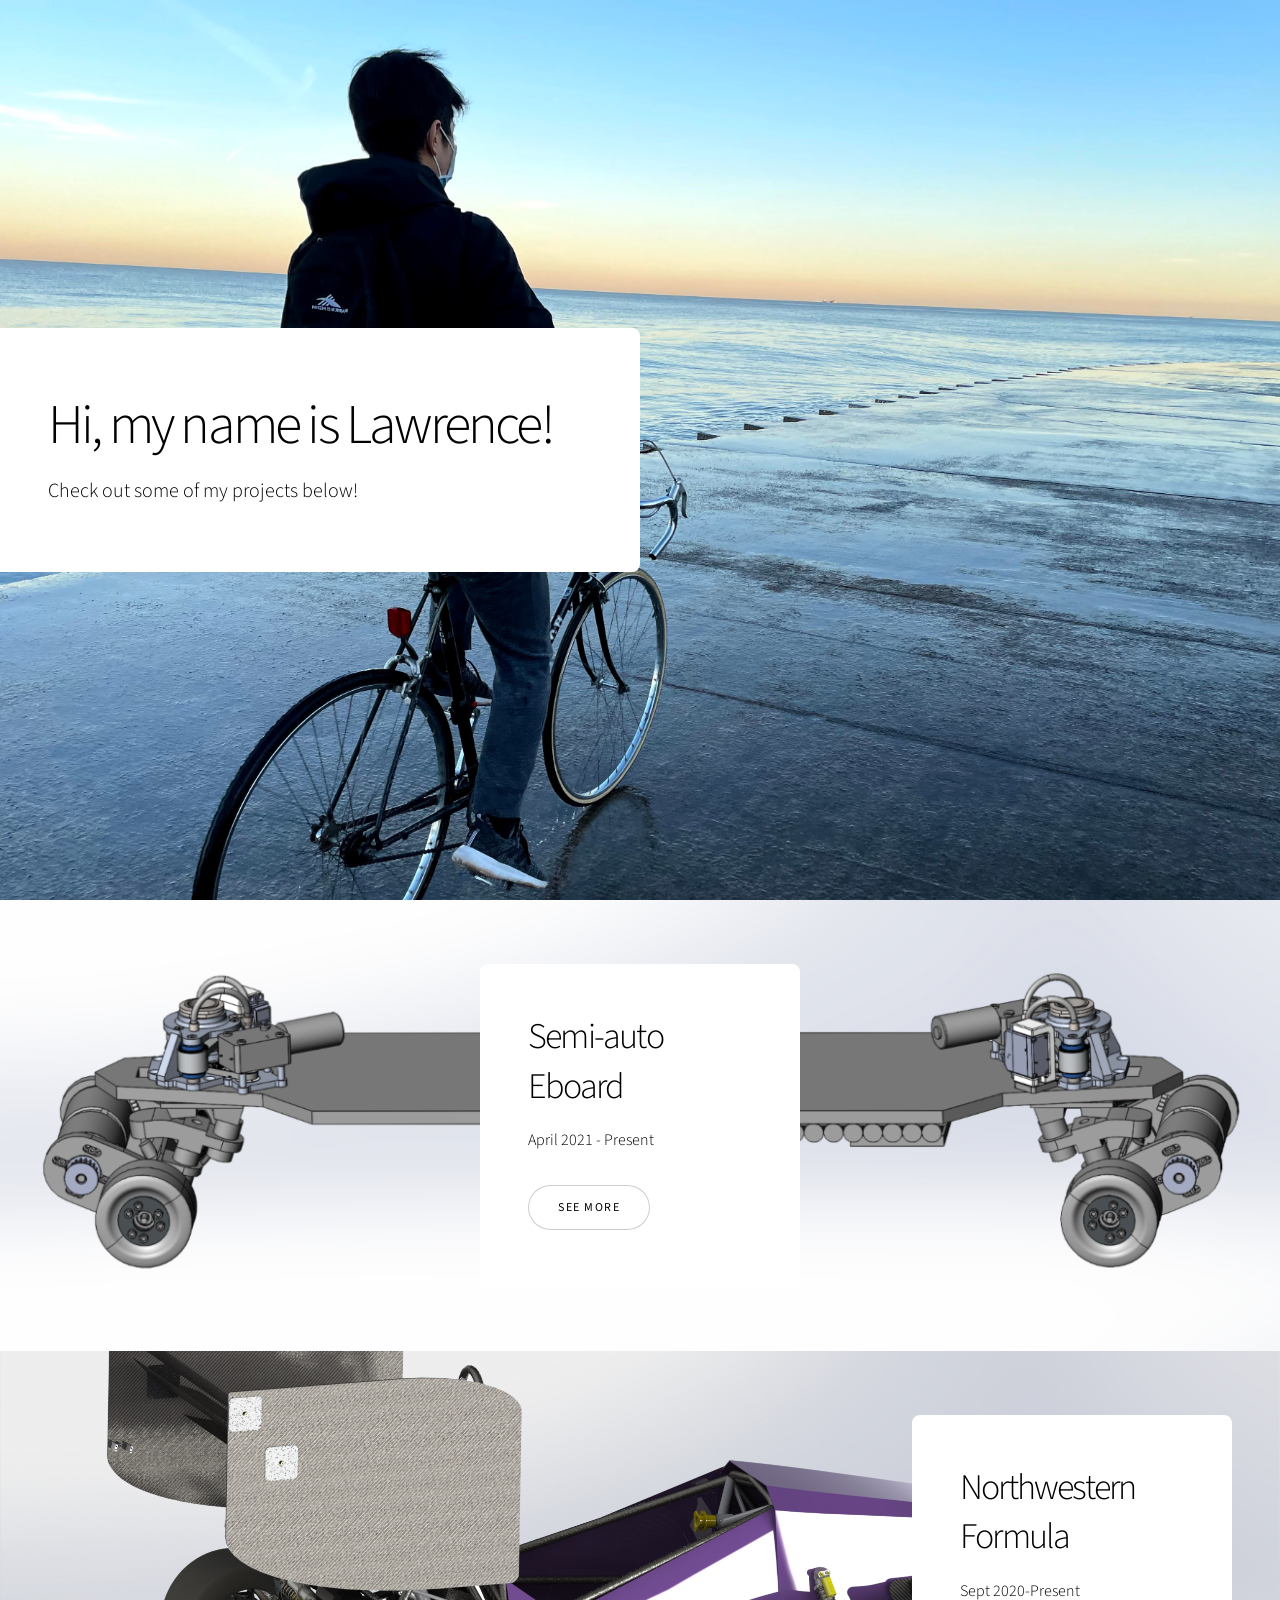
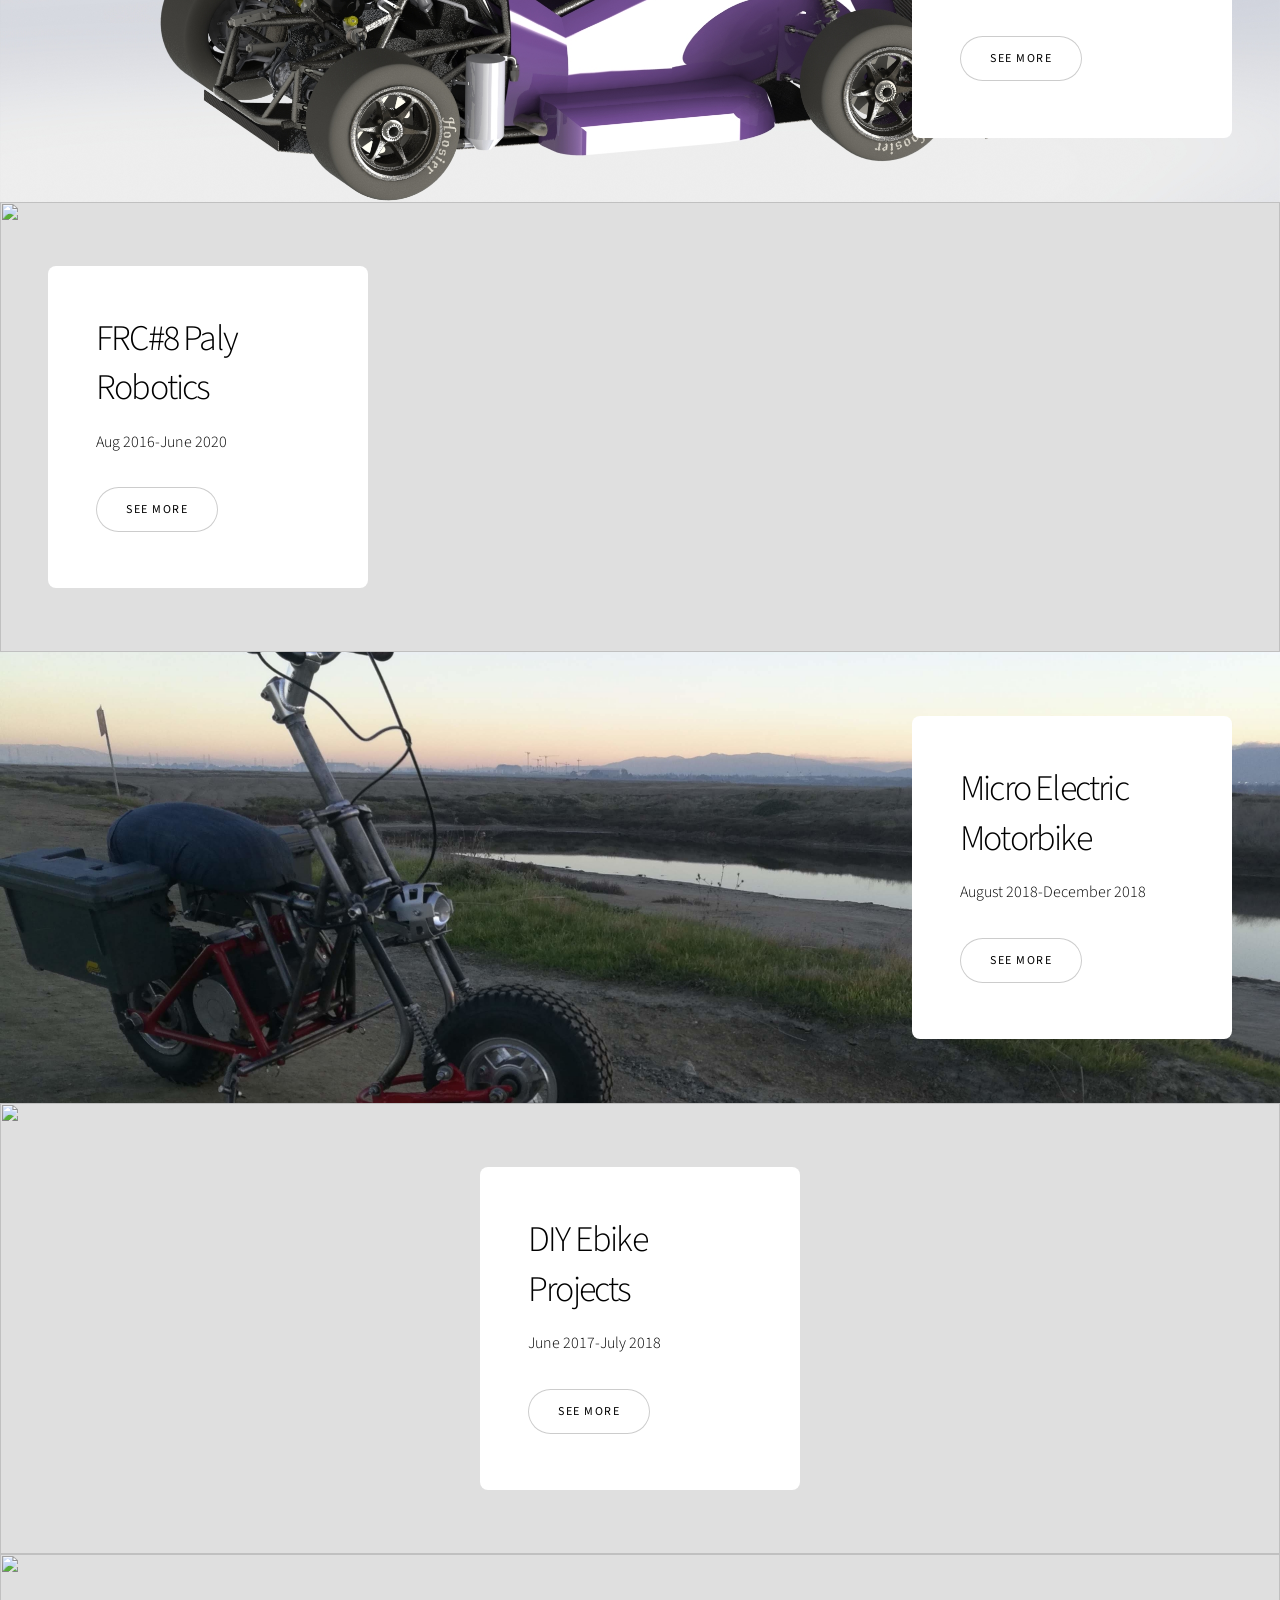
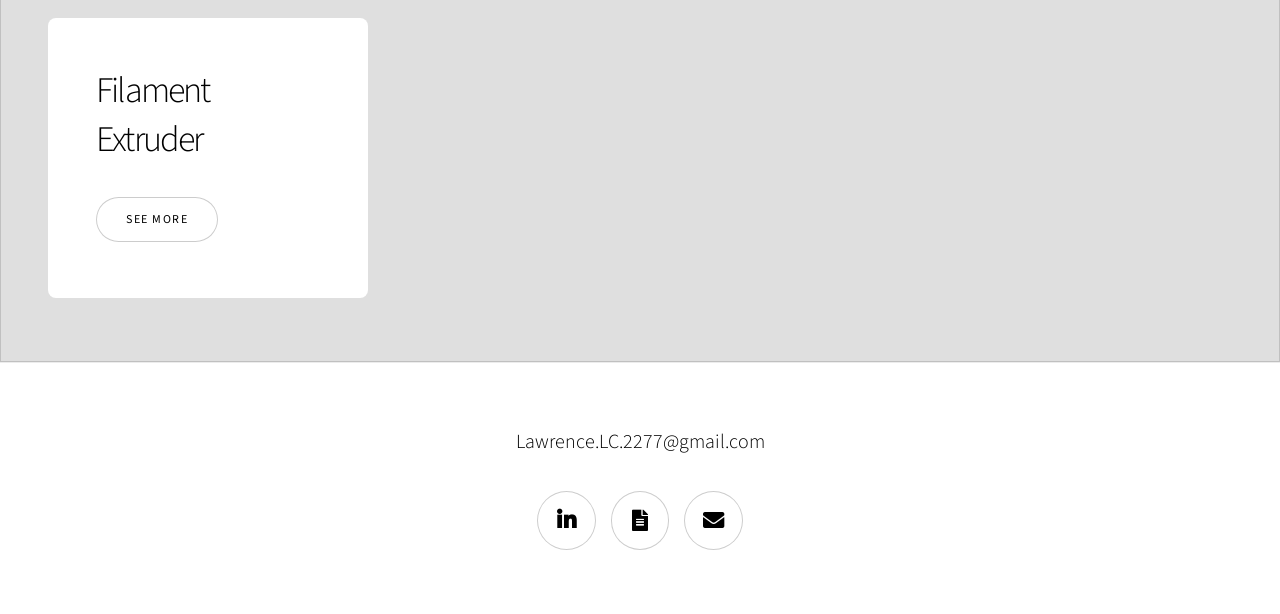
==== index.html @ 43276adf "made large_content, extra_large_content work for different window sizing" ====
<!DOCTYPE HTML>

<html>
	<head>
		<title>lchangbuilds</title>
		<link rel="shortcut icon" type="image/jpg" href="images/favicon_orange_gear.ico"/>
		<meta charset="utf-8" />
		<meta name="viewport" content="width=device-width, initial-scale=1, user-scalable=no" />
		<link rel="stylesheet" href="assets/css/main.css" />
		<noscript><link rel="stylesheet" href="assets/css/noscript.css" /></noscript>
	</head>
	<body class="is-preload">

		<!-- Wrapper -->
			<div id="wrapper" class="divided">

				<!-- One -->
					<section class="banner style2 orient-left content-align-left image-position-center fullscreen onload-image-fade-in onload-content-fade-right">
						<div class="content">
							<h1>Hi, my name is Lawrence!</h1>
							<p class="major">Check out some of my projects below!</p>
						</div>
						<div class="image">
							<img src="images/personal_cover.jpeg" alt="" />
						</div>
					</section>

<!-- Electric Skateboard -->
					<section class="spotlight style5 orient-center content-align-left image-position-center onscroll-image-fade-in" id="first">


						<div class="content">
							<h2>Semi-auto Eboard</h2>
							<p>April 2021 - Present</p>
							<ul class="actions stacked">
								<li><a href="pages/semi_auto_eboard.html" class="button">See More</a></li>
							</ul>
						</div>

						<div class="image">
							<img  src="images/semi_auto_eboard/semi_auto_eboard_cad.png" alt="" />
						</div>
					</section>


<!-- Formula Projects -->
					<section class="spotlight style5 orient-right content-align-left image-position-center onscroll-image-fade-in">
						<div class="content">
							<h2>Northwestern Formula</h2>
							<p>Sept 2020-Present</p>
							<ul class="actions stacked">
								<li><a href="pages/formula.html" class="button">See More</a></li>
							</ul>
						</div>
						<div class="image">
							<img src="images/formula/full_car_render.jpeg" alt="" />
						</div>
					</section>

<!-- Avid CNC Laser  -->
					<!-- <section class="spotlight style5 orient-left content-align-left image-position-center onscroll-image-fade-in">
						<div class="content">
							<h2>Avid CNC Laser System</h2>
							<ul class="actions stacked">
								<li><a href="#" class="button">See More</a></li>
							</ul>
						</div>
						<div class="image">
							<img src="images/spotlight02.jpg" alt="" />
						</div>
					</section> -->

	<!-- Paly Robotics -->
							<section class="spotlight style5 orient-left content-align-left image-position-center onscroll-image-fade-in">
								<div class="content">
									<h2>FRC#8 Paly Robotics</h2>
									<p>Aug 2016-June 2020</p>
									<ul class="actions stacked">
										<li><a href="pages/paly_robotics_nari.html" class="button">See More</a></li>
									</ul>
								</div>
								<div class="image">
									<img src="images/robo/nari_shooting.jpg" alt="" />
								</div>
							</section>

	<!-- Micro ebike  -->
						<section class="spotlight style5 orient-right content-align-left image-position-center onscroll-image-fade-in">
							<div class="content">
								<h2>Micro Electric Motorbike</h2>
								<p>August 2018-December 2018</p>
								<ul class="actions stacked">
									<li><a href="pages/micro_ebike.html" class="button">See More</a></li>
								</ul>
							</div>
							<div class="image">
								<img src="images/micro_ebike/micro_ebike_cover.jpg" alt="" />
							</div>
						</section>

<!-- DIY Ebike Projects -->
						<section class="spotlight style5 orient-center content-align-left image-position-center onscroll-image-fade-in">
							<div class="content">
								<h2>DIY Ebike Projects</h2>
								<p>June 2017-July 2018</p>
								<ul class="actions stacked">
									<li><a href="pages/diy_ebike_projects.html" class="button">See More</a></li>
								</ul>
							</div>
							<div class="image">
								<img src="images/DIY_ebikes/DIY_ebike_cover.png" alt="" />
							</div>
						</section>

<!-- Avid CNC Lean Trike -->
						<!-- <section class="spotlight style5 orient-center content-align-left image-position-center onscroll-image-fade-in">
							<div class="content">
								<h2>Avid CNC Lean Trike</h2>
								<ul class="actions stacked">
									<li><a href="Avid_CNC_lean_trike.html" class="button">See More</a></li>
								</ul>
							</div>
							<div class="image">
								<img src="images/DIY_ebikes/DIY_ebike_cover.png" alt="" />
							</div>
						</section> -->

<!-- Filament Extruder -->
						<section class="spotlight style5 orient-left content-align-left image-position-center onscroll-image-fade-in">
							<div class="content">
								<h2>Filament Extruder</h2>
								<p></p>
								<ul class="actions stacked">
									<li><a href="pages/filament_extruder.html" class="button">See More</a></li>
								</ul>
							</div>
							<div class="image">
								<img src="images/filament_extruder/filament_extruder_cover.png" alt="" />
							</div>
						</section>

				<!-- Footer -->
					<footer class="wrapper style1 align-center">

						<div class="inner">
							<p class="major">Lawrence.LC.2277@gmail.com</p>
							<ul class="icons">
								<li><a href="https://www.linkedin.com/in/lawrence-chang2277/" class="icon brands style2 fa-linkedin-in fa-lg"><span class="label">LinkedIn</span></a></li>
								<li><a href="" download class="icon style2 fa-file-alt fa-lg"><span class="label">Resume</span></a></li>
								<li><a href="mailto:Lawrence.LC.2277@gmail.com" class="icon style2 fa-envelope fa-lg"><span class="label">Email</span></a></li>
							</ul>
						</div>
					</footer>

			</div>

		<!-- Scripts -->
			<script src="assets/js/jquery.min.js"></script>
			<script src="assets/js/jquery.scrollex.min.js"></script>
			<script src="assets/js/jquery.scrolly.min.js"></script>
			<script src="assets/js/browser.min.js"></script>
			<script src="assets/js/breakpoints.min.js"></script>
			<script src="assets/js/util.js"></script>
			<script src="assets/js/main.js"></script>

	</body>
</html>
---- assets/css/main.css ----
@import url(fontawesome-all.min.css);
@import url("https://fonts.googleapis.com/css?family=Source+Sans+Pro:300,300i,400,400i");

/*
	Story by HTML5 UP
	html5up.net | @ajlkn
	Free for personal and commercial use under the CCA 3.0 license (html5up.net/license)
*/

html, body, div, span, applet, object,
iframe, h1, h2, h3, h4, h5, h6, p, blockquote,
pre, a, abbr, acronym, address, big, cite,
code, del, dfn, em, img, ins, kbd, q, s, samp,
small, strike, strong, sub, sup, tt, var, b,
u, i, center, dl, dt, dd, ol, ul, li, fieldset,
form, label, legend, table, caption, tbody,
tfoot, thead, tr, th, td, article, aside,
canvas, details, embed, figure, figcaption,
footer, header, hgroup, menu, nav, output, ruby,
section, summary, time, mark, audio, video {
	margin: 0;
	padding: 0;
	border: 0;
	font-size: 100%;
	font: inherit;
	vertical-align: baseline;}

article, aside, details, figcaption, figure,
footer, header, hgroup, menu, nav, section {
	display: block;}

body {
	line-height: 1;
}

ol, ul {
	list-style: none;
}

blockquote, q {
	quotes: none;
}

	blockquote:before, blockquote:after, q:before, q:after {
		content: '';
		content: none;
	}

table {
	border-collapse: collapse;
	border-spacing: 0;
}

body {
	-webkit-text-size-adjust: none;
}

mark {
	background-color: transparent;
	color: inherit;
}

input::-moz-focus-inner {
	border: 0;
	padding: 0;
}

input, select, textarea {
	-moz-appearance: none;
	-webkit-appearance: none;
	-ms-appearance: none;
	appearance: none;
}

/* Basic */

	@-ms-viewport {
		width: device-width;
	}

	body {
		-ms-overflow-style: scrollbar;
	}

	@media screen and (max-width: 480px) {

		html, body {
			min-width: 320px;
		}

	}

	html {
		box-sizing: border-box;
	}

	*, *:before, *:after {
		box-sizing: inherit;
	}

	body {
		background: #ffffff;
	}

		body.is-preload *, body.is-preload *:before, body.is-preload *:after {
			-moz-animation: none !important;
			-webkit-animation: none !important;
			-ms-animation: none !important;
			animation: none !important;
			-moz-transition: none !important;
			-webkit-transition: none !important;
			-ms-transition: none !important;
			transition: none !important;
		}

/* Type */

	html {
		font-size: 18pt;
	}

		@media screen and (max-width: 1680px) {

			html {
				font-size: 14pt;
			}

		}

		@media screen and (max-width: 1280px) {

			html {
				font-size: 12pt;
			}

		}

		@media screen and (max-width: 736px) {

			html {
				font-size: 11pt;
			}

		}

		@media screen and (max-width: 360px) {

			html {
				font-size: 10pt;
			}

		}

	body {
		background-color: #ffffff;
		color: #000000;
	}

	body, input, select, textarea {
		font-family: "Source Sans Pro", Helvetica, sans-serif;
		font-size: 1rem;
		font-weight: 300;
		line-height: 1.65;
	}

	a {
		-moz-transition: color 0.2s ease-in-out;
		-webkit-transition: color 0.2s ease-in-out;
		-ms-transition: color 0.2s ease-in-out;
		transition: color 0.2s ease-in-out;
		text-decoration: underline;
	}

		a:hover {
			text-decoration: none;
		}

	strong, b {
		font-weight: 400;
	}

	em, i {
		font-style: italic;
	}

	p {
		margin: 0 0 2rem 0;
	}

		p.major {
			font-size: 1.25rem;
		}

	h1, h2, h3, h4, h5, h6 {
		font-weight: 300;
		line-height: 1.375;
		letter-spacing: -0.05em;
		margin: 0 0 1rem 0;
	}

		h1 a, h2 a, h3 a, h4 a, h5 a, h6 a {
			color: inherit;
			text-decoration: none;
		}

	h1 {
		font-size: 3.5rem;
		line-height: 1.2;
	}

	h2 {
		font-size: 2.25rem;
	}

	h3 {
		font-size: 1.5rem;
	}

	h4 {
		font-size: 1.1rem;
	}

	h5 {
		font-size: 0.9rem;
	}

	h6 {
		font-size: 0.7rem;
	}

	sub {
		font-size: 0.8rem;
		position: relative;
		top: 0.5rem;
	}

	sup {
		font-size: 0.8rem;
		position: relative;
		top: -0.5rem;
	}

	blockquote {
		border-left: solid 4px;
		font-style: italic;
		margin: 0 0 2rem 0;
		padding: 0.5rem 0 0.5rem 2rem;
	}

	code {
		border-radius: 4px;
		font-family: "Courier New", monospace;
		font-size: 0.9em;
		margin: 0 0.25rem;
		padding: 0.25rem 0.325rem;
	}

	pre {
		-webkit-overflow-scrolling: touch;
		font-family: "Courier New", monospace;
		font-size: 0.9em;
		margin: 0 0 2rem 0;
	}

		pre code {
			display: block;
			line-height: 1.5;
			padding: 0.75rem 1rem;
			overflow-x: auto;
		}

	hr {
		border: 0;
		border-bottom: solid 1px;
		margin: 2.5rem 0;
	}

		hr.major {
			margin: 3.5rem 0;
		}

	.align-left {
		text-align: left;
	}

	.align-center {
		text-align: center;
	}

	.align-right {
		text-align: right;
	}

	@media screen and (max-width: 736px) {

		p.major {
			font-size: 1.1rem;
		}

		h1 {
			font-size: 2.5rem;
		}

		h2 {
			font-size: 2rem;
		}

		h3 {
			font-size: 1.25rem;
		}

		h4 {
			font-size: 1rem;
		}

	}

	input, select, textarea {
		color: #000000;
	}

	a {
		color: #000000;
	}

		a:hover {
			color: #FBA12F;
		}

	strong, b {
		color: #000000;
	}

	h1, h2, h3, h4, h5, h6 {
		color: #000000;
	}

	blockquote {
		border-left-color: rgba(0, 0, 0, 0.2);
	}

	code {
		background: rgba(0, 0, 0, 0.05);
		border-color: rgba(0, 0, 0, 0.2);
	}

	hr {
		border-bottom-color: rgba(0, 0, 0, 0.2);
	}

/* Row */

	.row {
		display: flex;
		flex-wrap: wrap;
		box-sizing: border-box;
		align-items: stretch;
	}

		.row > * {
			box-sizing: border-box;
		}

		.row.gtr-uniform > * > :last-child {
			margin-bottom: 0;
		}

		.row.aln-left {
			justify-content: flex-start;
		}

		.row.aln-center {
			justify-content: center;
		}

		.row.aln-right {
			justify-content: flex-end;
		}

		.row.aln-top {
			align-items: flex-start;
		}

		.row.aln-middle {
			align-items: center;
		}

		.row.aln-bottom {
			align-items: flex-end;
		}

		.row > .imp {
			order: -1;
		}

		.row > .col-1 {
			width: 8.33333%;
		}

		.row > .off-1 {
			margin-left: 8.33333%;
		}

		.row > .col-2 {
			width: 16.66667%;
		}

		.row > .off-2 {
			margin-left: 16.66667%;
		}

		.row > .col-3 {
			width: 25%;
		}

		.row > .off-3 {
			margin-left: 25%;
		}

		.row > .col-4 {
			width: 33.33333%;
		}

		.row > .off-4 {
			margin-left: 33.33333%;
		}

		.row > .col-5 {
			width: 41.66667%;
		}

		.row > .off-5 {
			margin-left: 41.66667%;
		}

		.row > .col-6 {
			width: 50%;
		}

		.row > .off-6 {
			margin-left: 50%;
		}

		.row > .col-7 {
			width: 58.33333%;
		}

		.row > .off-7 {
			margin-left: 58.33333%;
		}

		.row > .col-8 {
			width: 66.66667%;
		}

		.row > .off-8 {
			margin-left: 66.66667%;
		}

		.row > .col-9 {
			width: 75%;
		}

		.row > .off-9 {
			margin-left: 75%;
		}

		.row > .col-10 {
			width: 83.33333%;
		}

		.row > .off-10 {
			margin-left: 83.33333%;
		}

		.row > .col-11 {
			width: 91.66667%;
		}

		.row > .off-11 {
			margin-left: 91.66667%;
		}

		.row > .col-12 {
			width: 100%;
		}

		.row > .off-12 {
			margin-left: 100%;
		}

		.row.gtr-0 {
			margin-top: 0;
			margin-left: 0rem;
		}

			.row.gtr-0 > * {
				padding: 0 0 0 0rem;
			}

			.row.gtr-0.gtr-uniform {
				margin-top: 0rem;
			}

				.row.gtr-0.gtr-uniform > * {
					padding-top: 0rem;
				}

		.row.gtr-25 {
			margin-top: 0;
			margin-left: -0.5rem;
		}

			.row.gtr-25 > * {
				padding: 0 0 0 0.5rem;
			}

			.row.gtr-25.gtr-uniform {
				margin-top: -0.5rem;
			}

				.row.gtr-25.gtr-uniform > * {
					padding-top: 0.5rem;
				}

		.row.gtr-50 {
			margin-top: 0;
			margin-left: -1rem;
		}

			.row.gtr-50 > * {
				padding: 0 0 0 1rem;
			}

			.row.gtr-50.gtr-uniform {
				margin-top: -1rem;
			}

				.row.gtr-50.gtr-uniform > * {
					padding-top: 1rem;
				}

		.row {
			margin-top: 0;
			margin-left: -2rem;
		}

			.row > * {
				padding: 0 0 0 2rem;
			}

			.row.gtr-uniform {
				margin-top: -2rem;
			}

				.row.gtr-uniform > * {
					padding-top: 2rem;
				}

		.row.gtr-150 {
			margin-top: 0;
			margin-left: -3rem;
		}

			.row.gtr-150 > * {
				padding: 0 0 0 3rem;
			}

			.row.gtr-150.gtr-uniform {
				margin-top: -3rem;
			}

				.row.gtr-150.gtr-uniform > * {
					padding-top: 3rem;
				}

		.row.gtr-200 {
			margin-top: 0;
			margin-left: -4rem;
		}

			.row.gtr-200 > * {
				padding: 0 0 0 4rem;
			}

			.row.gtr-200.gtr-uniform {
				margin-top: -4rem;
			}

				.row.gtr-200.gtr-uniform > * {
					padding-top: 4rem;
				}

		@media screen and (max-width: 1680px) {

			.row {
				display: flex;
				flex-wrap: wrap;
				box-sizing: border-box;
				align-items: stretch;
			}

				.row > * {
					box-sizing: border-box;
				}

				.row.gtr-uniform > * > :last-child {
					margin-bottom: 0;
				}

				.row.aln-left {
					justify-content: flex-start;
				}

				.row.aln-center {
					justify-content: center;
				}

				.row.aln-right {
					justify-content: flex-end;
				}

				.row.aln-top {
					align-items: flex-start;
				}

				.row.aln-middle {
					align-items: center;
				}

				.row.aln-bottom {
					align-items: flex-end;
				}

				.row > .imp-xlarge {
					order: -1;
				}

				.row > .col-1-xlarge {
					width: 8.33333%;
				}

				.row > .off-1-xlarge {
					margin-left: 8.33333%;
				}

				.row > .col-2-xlarge {
					width: 16.66667%;
				}

				.row > .off-2-xlarge {
					margin-left: 16.66667%;
				}

				.row > .col-3-xlarge {
					width: 25%;
				}

				.row > .off-3-xlarge {
					margin-left: 25%;
				}

				.row > .col-4-xlarge {
					width: 33.33333%;
				}

				.row > .off-4-xlarge {
					margin-left: 33.33333%;
				}

				.row > .col-5-xlarge {
					width: 41.66667%;
				}

				.row > .off-5-xlarge {
					margin-left: 41.66667%;
				}

				.row > .col-6-xlarge {
					width: 50%;
				}

				.row > .off-6-xlarge {
					margin-left: 50%;
				}

				.row > .col-7-xlarge {
					width: 58.33333%;
				}

				.row > .off-7-xlarge {
					margin-left: 58.33333%;
				}

				.row > .col-8-xlarge {
					width: 66.66667%;
				}

				.row > .off-8-xlarge {
					margin-left: 66.66667%;
				}

				.row > .col-9-xlarge {
					width: 75%;
				}

				.row > .off-9-xlarge {
					margin-left: 75%;
				}

				.row > .col-10-xlarge {
					width: 83.33333%;
				}

				.row > .off-10-xlarge {
					margin-left: 83.33333%;
				}

				.row > .col-11-xlarge {
					width: 91.66667%;
				}

				.row > .off-11-xlarge {
					margin-left: 91.66667%;
				}

				.row > .col-12-xlarge {
					width: 100%;
				}

				.row > .off-12-xlarge {
					margin-left: 100%;
				}

				.row.gtr-0 {
					margin-top: 0;
					margin-left: 0rem;
				}

					.row.gtr-0 > * {
						padding: 0 0 0 0rem;
					}

					.row.gtr-0.gtr-uniform {
						margin-top: 0rem;
					}

						.row.gtr-0.gtr-uniform > * {
							padding-top: 0rem;
						}

				.row.gtr-25 {
					margin-top: 0;
					margin-left: -0.5rem;
				}

					.row.gtr-25 > * {
						padding: 0 0 0 0.5rem;
					}

					.row.gtr-25.gtr-uniform {
						margin-top: -0.5rem;
					}

						.row.gtr-25.gtr-uniform > * {
							padding-top: 0.5rem;
						}

				.row.gtr-50 {
					margin-top: 0;
					margin-left: -1rem;
				}

					.row.gtr-50 > * {
						padding: 0 0 0 1rem;
					}

					.row.gtr-50.gtr-uniform {
						margin-top: -1rem;
					}

						.row.gtr-50.gtr-uniform > * {
							padding-top: 1rem;
						}

				.row {
					margin-top: 0;
					margin-left: -2rem;
				}

					.row > * {
						padding: 0 0 0 2rem;
					}

					.row.gtr-uniform {
						margin-top: -2rem;
					}

						.row.gtr-uniform > * {
							padding-top: 2rem;
						}

				.row.gtr-150 {
					margin-top: 0;
					margin-left: -3rem;
				}

					.row.gtr-150 > * {
						padding: 0 0 0 3rem;
					}

					.row.gtr-150.gtr-uniform {
						margin-top: -3rem;
					}

						.row.gtr-150.gtr-uniform > * {
							padding-top: 3rem;
						}

				.row.gtr-200 {
					margin-top: 0;
					margin-left: -4rem;
				}

					.row.gtr-200 > * {
						padding: 0 0 0 4rem;
					}

					.row.gtr-200.gtr-uniform {
						margin-top: -4rem;
					}

						.row.gtr-200.gtr-uniform > * {
							padding-top: 4rem;
						}

		}

		@media screen and (max-width: 1280px) {

			.row {
				display: flex;
				flex-wrap: wrap;
				box-sizing: border-box;
				align-items: stretch;
			}

				.row > * {
					box-sizing: border-box;
				}

				.row.gtr-uniform > * > :last-child {
					margin-bottom: 0;
				}

				.row.aln-left {
					justify-content: flex-start;
				}

				.row.aln-center {
					justify-content: center;
				}

				.row.aln-right {
					justify-content: flex-end;
				}

				.row.aln-top {
					align-items: flex-start;
				}

				.row.aln-middle {
					align-items: center;
				}

				.row.aln-bottom {
					align-items: flex-end;
				}

				.row > .imp-large {
					order: -1;
				}

				.row > .col-1-large {
					width: 8.33333%;
				}

				.row > .off-1-large {
					margin-left: 8.33333%;
				}

				.row > .col-2-large {
					width: 16.66667%;
				}

				.row > .off-2-large {
					margin-left: 16.66667%;
				}

				.row > .col-3-large {
					width: 25%;
				}

				.row > .off-3-large {
					margin-left: 25%;
				}

				.row > .col-4-large {
					width: 33.33333%;
				}

				.row > .off-4-large {
					margin-left: 33.33333%;
				}

				.row > .col-5-large {
					width: 41.66667%;
				}

				.row > .off-5-large {
					margin-left: 41.66667%;
				}

				.row > .col-6-large {
					width: 50%;
				}

				.row > .off-6-large {
					margin-left: 50%;
				}

				.row > .col-7-large {
					width: 58.33333%;
				}

				.row > .off-7-large {
					margin-left: 58.33333%;
				}

				.row > .col-8-large {
					width: 66.66667%;
				}

				.row > .off-8-large {
					margin-left: 66.66667%;
				}

				.row > .col-9-large {
					width: 75%;
				}

				.row > .off-9-large {
					margin-left: 75%;
				}

				.row > .col-10-large {
					width: 83.33333%;
				}

				.row > .off-10-large {
					margin-left: 83.33333%;
				}

				.row > .col-11-large {
					width: 91.66667%;
				}

				.row > .off-11-large {
					margin-left: 91.66667%;
				}

				.row > .col-12-large {
					width: 100%;
				}

				.row > .off-12-large {
					margin-left: 100%;
				}

				.row.gtr-0 {
					margin-top: 0;
					margin-left: 0rem;
				}

					.row.gtr-0 > * {
						padding: 0 0 0 0rem;
					}

					.row.gtr-0.gtr-uniform {
						margin-top: 0rem;
					}

						.row.gtr-0.gtr-uniform > * {
							padding-top: 0rem;
						}

				.row.gtr-25 {
					margin-top: 0;
					margin-left: -0.5rem;
				}

					.row.gtr-25 > * {
						padding: 0 0 0 0.5rem;
					}

					.row.gtr-25.gtr-uniform {
						margin-top: -0.5rem;
					}

						.row.gtr-25.gtr-uniform > * {
							padding-top: 0.5rem;
						}

				.row.gtr-50 {
					margin-top: 0;
					margin-left: -1rem;
				}

					.row.gtr-50 > * {
						padding: 0 0 0 1rem;
					}

					.row.gtr-50.gtr-uniform {
						margin-top: -1rem;
					}

						.row.gtr-50.gtr-uniform > * {
							padding-top: 1rem;
						}

				.row {
					margin-top: 0;
					margin-left: -2rem;
				}

					.row > * {
						padding: 0 0 0 2rem;
					}

					.row.gtr-uniform {
						margin-top: -2rem;
					}

						.row.gtr-uniform > * {
							padding-top: 2rem;
						}

				.row.gtr-150 {
					margin-top: 0;
					margin-left: -3rem;
				}

					.row.gtr-150 > * {
						padding: 0 0 0 3rem;
					}

					.row.gtr-150.gtr-uniform {
						margin-top: -3rem;
					}

						.row.gtr-150.gtr-uniform > * {
							padding-top: 3rem;
						}

				.row.gtr-200 {
					margin-top: 0;
					margin-left: -4rem;
				}

					.row.gtr-200 > * {
						padding: 0 0 0 4rem;
					}

					.row.gtr-200.gtr-uniform {
						margin-top: -4rem;
					}

						.row.gtr-200.gtr-uniform > * {
							padding-top: 4rem;
						}

		}

		@media screen and (max-width: 980px) {

			.row {
				display: flex;
				flex-wrap: wrap;
				box-sizing: border-box;
				align-items: stretch;
			}

				.row > * {
					box-sizing: border-box;
				}

				.row.gtr-uniform > * > :last-child {
					margin-bottom: 0;
				}

				.row.aln-left {
					justify-content: flex-start;
				}

				.row.aln-center {
					justify-content: center;
				}

				.row.aln-right {
					justify-content: flex-end;
				}

				.row.aln-top {
					align-items: flex-start;
				}

				.row.aln-middle {
					align-items: center;
				}

				.row.aln-bottom {
					align-items: flex-end;
				}

				.row > .imp-medium {
					order: -1;
				}

				.row > .col-1-medium {
					width: 8.33333%;
				}

				.row > .off-1-medium {
					margin-left: 8.33333%;
				}

				.row > .col-2-medium {
					width: 16.66667%;
				}

				.row > .off-2-medium {
					margin-left: 16.66667%;
				}

				.row > .col-3-medium {
					width: 25%;
				}

				.row > .off-3-medium {
					margin-left: 25%;
				}

				.row > .col-4-medium {
					width: 33.33333%;
				}

				.row > .off-4-medium {
					margin-left: 33.33333%;
				}

				.row > .col-5-medium {
					width: 41.66667%;
				}

				.row > .off-5-medium {
					margin-left: 41.66667%;
				}

				.row > .col-6-medium {
					width: 50%;
				}

				.row > .off-6-medium {
					margin-left: 50%;
				}

				.row > .col-7-medium {
					width: 58.33333%;
				}

				.row > .off-7-medium {
					margin-left: 58.33333%;
				}

				.row > .col-8-medium {
					width: 66.66667%;
				}

				.row > .off-8-medium {
					margin-left: 66.66667%;
				}

				.row > .col-9-medium {
					width: 75%;
				}

				.row > .off-9-medium {
					margin-left: 75%;
				}

				.row > .col-10-medium {
					width: 83.33333%;
				}

				.row > .off-10-medium {
					margin-left: 83.33333%;
				}

				.row > .col-11-medium {
					width: 91.66667%;
				}

				.row > .off-11-medium {
					margin-left: 91.66667%;
				}

				.row > .col-12-medium {
					width: 100%;
				}

				.row > .off-12-medium {
					margin-left: 100%;
				}

				.row.gtr-0 {
					margin-top: 0;
					margin-left: 0rem;
				}

					.row.gtr-0 > * {
						padding: 0 0 0 0rem;
					}

					.row.gtr-0.gtr-uniform {
						margin-top: 0rem;
					}

						.row.gtr-0.gtr-uniform > * {
							padding-top: 0rem;
						}

				.row.gtr-25 {
					margin-top: 0;
					margin-left: -0.5rem;
				}

					.row.gtr-25 > * {
						padding: 0 0 0 0.5rem;
					}

					.row.gtr-25.gtr-uniform {
						margin-top: -0.5rem;
					}

						.row.gtr-25.gtr-uniform > * {
							padding-top: 0.5rem;
						}

				.row.gtr-50 {
					margin-top: 0;
					margin-left: -1rem;
				}

					.row.gtr-50 > * {
						padding: 0 0 0 1rem;
					}

					.row.gtr-50.gtr-uniform {
						margin-top: -1rem;
					}

						.row.gtr-50.gtr-uniform > * {
							padding-top: 1rem;
						}

				.row {
					margin-top: 0;
					margin-left: -2rem;
				}

					.row > * {
						padding: 0 0 0 2rem;
					}

					.row.gtr-uniform {
						margin-top: -2rem;
					}

						.row.gtr-uniform > * {
							padding-top: 2rem;
						}

				.row.gtr-150 {
					margin-top: 0;
					margin-left: -3rem;
				}

					.row.gtr-150 > * {
						padding: 0 0 0 3rem;
					}

					.row.gtr-150.gtr-uniform {
						margin-top: -3rem;
					}

						.row.gtr-150.gtr-uniform > * {
							padding-top: 3rem;
						}

				.row.gtr-200 {
					margin-top: 0;
					margin-left: -4rem;
				}

					.row.gtr-200 > * {
						padding: 0 0 0 4rem;
					}

					.row.gtr-200.gtr-uniform {
						margin-top: -4rem;
					}

						.row.gtr-200.gtr-uniform > * {
							padding-top: 4rem;
						}

		}

		@media screen and (max-width: 736px) {

			.row {
				display: flex;
				flex-wrap: wrap;
				box-sizing: border-box;
				align-items: stretch;
			}

				.row > * {
					box-sizing: border-box;
				}

				.row.gtr-uniform > * > :last-child {
					margin-bottom: 0;
				}

				.row.aln-left {
					justify-content: flex-start;
				}

				.row.aln-center {
					justify-content: center;
				}

				.row.aln-right {
					justify-content: flex-end;
				}

				.row.aln-top {
					align-items: flex-start;
				}

				.row.aln-middle {
					align-items: center;
				}

				.row.aln-bottom {
					align-items: flex-end;
				}

				.row > .imp-small {
					order: -1;
				}

				.row > .col-1-small {
					width: 8.33333%;
				}

				.row > .off-1-small {
					margin-left: 8.33333%;
				}

				.row > .col-2-small {
					width: 16.66667%;
				}

				.row > .off-2-small {
					margin-left: 16.66667%;
				}

				.row > .col-3-small {
					width: 25%;
				}

				.row > .off-3-small {
					margin-left: 25%;
				}

				.row > .col-4-small {
					width: 33.33333%;
				}

				.row > .off-4-small {
					margin-left: 33.33333%;
				}

				.row > .col-5-small {
					width: 41.66667%;
				}

				.row > .off-5-small {
					margin-left: 41.66667%;
				}

				.row > .col-6-small {
					width: 50%;
				}

				.row > .off-6-small {
					margin-left: 50%;
				}

				.row > .col-7-small {
					width: 58.33333%;
				}

				.row > .off-7-small {
					margin-left: 58.33333%;
				}

				.row > .col-8-small {
					width: 66.66667%;
				}

				.row > .off-8-small {
					margin-left: 66.66667%;
				}

				.row > .col-9-small {
					width: 75%;
				}

				.row > .off-9-small {
					margin-left: 75%;
				}

				.row > .col-10-small {
					width: 83.33333%;
				}

				.row > .off-10-small {
					margin-left: 83.33333%;
				}

				.row > .col-11-small {
					width: 91.66667%;
				}

				.row > .off-11-small {
					margin-left: 91.66667%;
				}

				.row > .col-12-small {
					width: 100%;
				}

				.row > .off-12-small {
					margin-left: 100%;
				}

				.row.gtr-0 {
					margin-top: 0;
					margin-left: 0rem;
				}

					.row.gtr-0 > * {
						padding: 0 0 0 0rem;
					}

					.row.gtr-0.gtr-uniform {
						margin-top: 0rem;
					}

						.row.gtr-0.gtr-uniform > * {
							padding-top: 0rem;
						}

				.row.gtr-25 {
					margin-top: 0;
					margin-left: -0.5rem;
				}

					.row.gtr-25 > * {
						padding: 0 0 0 0.5rem;
					}

					.row.gtr-25.gtr-uniform {
						margin-top: -0.5rem;
					}

						.row.gtr-25.gtr-uniform > * {
							padding-top: 0.5rem;
						}

				.row.gtr-50 {
					margin-top: 0;
					margin-left: -1rem;
				}

					.row.gtr-50 > * {
						padding: 0 0 0 1rem;
					}

					.row.gtr-50.gtr-uniform {
						margin-top: -1rem;
					}

						.row.gtr-50.gtr-uniform > * {
							padding-top: 1rem;
						}

				.row {
					margin-top: 0;
					margin-left: -2rem;
				}

					.row > * {
						padding: 0 0 0 2rem;
					}

					.row.gtr-uniform {
						margin-top: -2rem;
					}

						.row.gtr-uniform > * {
							padding-top: 2rem;
						}

				.row.gtr-150 {
					margin-top: 0;
					margin-left: -3rem;
				}

					.row.gtr-150 > * {
						padding: 0 0 0 3rem;
					}

					.row.gtr-150.gtr-uniform {
						margin-top: -3rem;
					}

						.row.gtr-150.gtr-uniform > * {
							padding-top: 3rem;
						}

				.row.gtr-200 {
					margin-top: 0;
					margin-left: -4rem;
				}

					.row.gtr-200 > * {
						padding: 0 0 0 4rem;
					}

					.row.gtr-200.gtr-uniform {
						margin-top: -4rem;
					}

						.row.gtr-200.gtr-uniform > * {
							padding-top: 4rem;
						}

		}

		@media screen and (max-width: 480px) {

			.row {
				display: flex;
				flex-wrap: wrap;
				box-sizing: border-box;
				align-items: stretch;
			}

				.row > * {
					box-sizing: border-box;
				}

				.row.gtr-uniform > * > :last-child {
					margin-bottom: 0;
				}

				.row.aln-left {
					justify-content: flex-start;
				}

				.row.aln-center {
					justify-content: center;
				}

				.row.aln-right {
					justify-content: flex-end;
				}

				.row.aln-top {
					align-items: flex-start;
				}

				.row.aln-middle {
					align-items: center;
				}

				.row.aln-bottom {
					align-items: flex-end;
				}

				.row > .imp-xsmall {
					order: -1;
				}

				.row > .col-1-xsmall {
					width: 8.33333%;
				}

				.row > .off-1-xsmall {
					margin-left: 8.33333%;
				}

				.row > .col-2-xsmall {
					width: 16.66667%;
				}

				.row > .off-2-xsmall {
					margin-left: 16.66667%;
				}

				.row > .col-3-xsmall {
					width: 25%;
				}

				.row > .off-3-xsmall {
					margin-left: 25%;
				}

				.row > .col-4-xsmall {
					width: 33.33333%;
				}

				.row > .off-4-xsmall {
					margin-left: 33.33333%;
				}

				.row > .col-5-xsmall {
					width: 41.66667%;
				}

				.row > .off-5-xsmall {
					margin-left: 41.66667%;
				}

				.row > .col-6-xsmall {
					width: 50%;
				}

				.row > .off-6-xsmall {
					margin-left: 50%;
				}

				.row > .col-7-xsmall {
					width: 58.33333%;
				}

				.row > .off-7-xsmall {
					margin-left: 58.33333%;
				}

				.row > .col-8-xsmall {
					width: 66.66667%;
				}

				.row > .off-8-xsmall {
					margin-left: 66.66667%;
				}

				.row > .col-9-xsmall {
					width: 75%;
				}

				.row > .off-9-xsmall {
					margin-left: 75%;
				}

				.row > .col-10-xsmall {
					width: 83.33333%;
				}

				.row > .off-10-xsmall {
					margin-left: 83.33333%;
				}

				.row > .col-11-xsmall {
					width: 91.66667%;
				}

				.row > .off-11-xsmall {
					margin-left: 91.66667%;
				}

				.row > .col-12-xsmall {
					width: 100%;
				}

				.row > .off-12-xsmall {
					margin-left: 100%;
				}

				.row.gtr-0 {
					margin-top: 0;
					margin-left: 0rem;
				}

					.row.gtr-0 > * {
						padding: 0 0 0 0rem;
					}

					.row.gtr-0.gtr-uniform {
						margin-top: 0rem;
					}

						.row.gtr-0.gtr-uniform > * {
							padding-top: 0rem;
						}

				.row.gtr-25 {
					margin-top: 0;
					margin-left: -0.5rem;
				}

					.row.gtr-25 > * {
						padding: 0 0 0 0.5rem;
					}

					.row.gtr-25.gtr-uniform {
						margin-top: -0.5rem;
					}

						.row.gtr-25.gtr-uniform > * {
							padding-top: 0.5rem;
						}

				.row.gtr-50 {
					margin-top: 0;
					margin-left: -1rem;
				}

					.row.gtr-50 > * {
						padding: 0 0 0 1rem;
					}

					.row.gtr-50.gtr-uniform {
						margin-top: -1rem;
					}

						.row.gtr-50.gtr-uniform > * {
							padding-top: 1rem;
						}

				.row {
					margin-top: 0;
					margin-left: -2rem;
				}

					.row > * {
						padding: 0 0 0 2rem;
					}

					.row.gtr-uniform {
						margin-top: -2rem;
					}

						.row.gtr-uniform > * {
							padding-top: 2rem;
						}

				.row.gtr-150 {
					margin-top: 0;
					margin-left: -3rem;
				}

					.row.gtr-150 > * {
						padding: 0 0 0 3rem;
					}

					.row.gtr-150.gtr-uniform {
						margin-top: -3rem;
					}

						.row.gtr-150.gtr-uniform > * {
							padding-top: 3rem;
						}

				.row.gtr-200 {
					margin-top: 0;
					margin-left: -4rem;
				}

					.row.gtr-200 > * {
						padding: 0 0 0 4rem;
					}

					.row.gtr-200.gtr-uniform {
						margin-top: -4rem;
					}

						.row.gtr-200.gtr-uniform > * {
							padding-top: 4rem;
						}

		}

		@media screen and (max-width: 360px) {

			.row {
				display: flex;
				flex-wrap: wrap;
				box-sizing: border-box;
				align-items: stretch;
			}

				.row > * {
					box-sizing: border-box;
				}

				.row.gtr-uniform > * > :last-child {
					margin-bottom: 0;
				}

				.row.aln-left {
					justify-content: flex-start;
				}

				.row.aln-center {
					justify-content: center;
				}

				.row.aln-right {
					justify-content: flex-end;
				}

				.row.aln-top {
					align-items: flex-start;
				}

				.row.aln-middle {
					align-items: center;
				}

				.row.aln-bottom {
					align-items: flex-end;
				}

				.row > .imp-xxsmall {
					order: -1;
				}

				.row > .col-1-xxsmall {
					width: 8.33333%;
				}

				.row > .off-1-xxsmall {
					margin-left: 8.33333%;
				}

				.row > .col-2-xxsmall {
					width: 16.66667%;
				}

				.row > .off-2-xxsmall {
					margin-left: 16.66667%;
				}

				.row > .col-3-xxsmall {
					width: 25%;
				}

				.row > .off-3-xxsmall {
					margin-left: 25%;
				}

				.row > .col-4-xxsmall {
					width: 33.33333%;
				}

				.row > .off-4-xxsmall {
					margin-left: 33.33333%;
				}

				.row > .col-5-xxsmall {
					width: 41.66667%;
				}

				.row > .off-5-xxsmall {
					margin-left: 41.66667%;
				}

				.row > .col-6-xxsmall {
					width: 50%;
				}

				.row > .off-6-xxsmall {
					margin-left: 50%;
				}

				.row > .col-7-xxsmall {
					width: 58.33333%;
				}

				.row > .off-7-xxsmall {
					margin-left: 58.33333%;
				}

				.row > .col-8-xxsmall {
					width: 66.66667%;
				}

				.row > .off-8-xxsmall {
					margin-left: 66.66667%;
				}

				.row > .col-9-xxsmall {
					width: 75%;
				}

				.row > .off-9-xxsmall {
					margin-left: 75%;
				}

				.row > .col-10-xxsmall {
					width: 83.33333%;
				}

				.row > .off-10-xxsmall {
					margin-left: 83.33333%;
				}

				.row > .col-11-xxsmall {
					width: 91.66667%;
				}

				.row > .off-11-xxsmall {
					margin-left: 91.66667%;
				}

				.row > .col-12-xxsmall {
					width: 100%;
				}

				.row > .off-12-xxsmall {
					margin-left: 100%;
				}

				.row.gtr-0 {
					margin-top: 0;
					margin-left: 0rem;
				}

					.row.gtr-0 > * {
						padding: 0 0 0 0rem;
					}

					.row.gtr-0.gtr-uniform {
						margin-top: 0rem;
					}

						.row.gtr-0.gtr-uniform > * {
							padding-top: 0rem;
						}

				.row.gtr-25 {
					margin-top: 0;
					margin-left: -0.5rem;
				}

					.row.gtr-25 > * {
						padding: 0 0 0 0.5rem;
					}

					.row.gtr-25.gtr-uniform {
						margin-top: -0.5rem;
					}

						.row.gtr-25.gtr-uniform > * {
							padding-top: 0.5rem;
						}

				.row.gtr-50 {
					margin-top: 0;
					margin-left: -1rem;
				}

					.row.gtr-50 > * {
						padding: 0 0 0 1rem;
					}

					.row.gtr-50.gtr-uniform {
						margin-top: -1rem;
					}

						.row.gtr-50.gtr-uniform > * {
							padding-top: 1rem;
						}

				.row {
					margin-top: 0;
					margin-left: -2rem;
				}

					.row > * {
						padding: 0 0 0 2rem;
					}

					.row.gtr-uniform {
						margin-top: -2rem;
					}

						.row.gtr-uniform > * {
							padding-top: 2rem;
						}

				.row.gtr-150 {
					margin-top: 0;
					margin-left: -3rem;
				}

					.row.gtr-150 > * {
						padding: 0 0 0 3rem;
					}

					.row.gtr-150.gtr-uniform {
						margin-top: -3rem;
					}

						.row.gtr-150.gtr-uniform > * {
							padding-top: 3rem;
						}

				.row.gtr-200 {
					margin-top: 0;
					margin-left: -4rem;
				}

					.row.gtr-200 > * {
						padding: 0 0 0 4rem;
					}

					.row.gtr-200.gtr-uniform {
						margin-top: -4rem;
					}

						.row.gtr-200.gtr-uniform > * {
							padding-top: 4rem;
						}

		}

/* Box */

	.box {
		border-radius: 4px;
		border: solid 1px;
		margin-bottom: 2rem;
		padding: 1.5rem;
	}

		.box > :last-child,
		.box > :last-child > :last-child,
		.box > :last-child > :last-child > :last-child {
			margin-bottom: 0;
		}

		.box.alt {
			border: 0;
			border-radius: 0;
			padding: 0;
		}

	.box {
		border-color: rgba(0, 0, 0, 0.2);
	}

/* Button */

	input[type="submit"],
	input[type="reset"],
	input[type="button"],
	button,
	.button {
		-moz-appearance: none;
		-webkit-appearance: none;
		-ms-appearance: none;
		appearance: none;
		-moz-transition: background-color 0.2s ease-in-out, box-shadow 0.2s ease-in-out, color 0.2s ease-in-out;
		-webkit-transition: background-color 0.2s ease-in-out, box-shadow 0.2s ease-in-out, color 0.2s ease-in-out;
		-ms-transition: background-color 0.2s ease-in-out, box-shadow 0.2s ease-in-out, color 0.2s ease-in-out;
		transition: background-color 0.2s ease-in-out, box-shadow 0.2s ease-in-out, color 0.2s ease-in-out;
		border: 0;
		cursor: pointer;
		display: inline-block;
		font-weight: 400;
		letter-spacing: 0.125em;
		text-align: center;
		text-decoration: none;
		text-transform: uppercase;
		white-space: nowrap;
		font-size: 0.75rem;
		max-width: 20rem;
		height: 3.75em;
		line-height: 3.75em;
		border-radius: 3.75em;
		padding: 0 2.5em;
		text-overflow: ellipsis;
		overflow: hidden;
	}

		input[type="submit"].icon:before,
		input[type="reset"].icon:before,
		input[type="button"].icon:before,
		button.icon:before,
		.button.icon:before {
			margin-right: 0.5rem;
		}

		input[type="submit"].fit,
		input[type="reset"].fit,
		input[type="button"].fit,
		button.fit,
		.button.fit {
			width: 100%;
		}

		input[type="submit"].small,
		input[type="reset"].small,
		input[type="button"].small,
		button.small,
		.button.small {
			font-size: 0.6rem;
			height: 3.325em;
			line-height: 3.325em;
			border-radius: 3.325em;
			padding: 0 2em;
		}

		input[type="submit"].large,
		input[type="reset"].large,
		input[type="button"].large,
		button.large,
		.button.large {
			font-size: 0.8rem;
			height: 4em;
			line-height: 4em;
			border-radius: 4em;
			padding: 0 3em;
		}

		input[type="submit"].wide,
		input[type="reset"].wide,
		input[type="button"].wide,
		button.wide,
		.button.wide {
			min-width: 14em;
		}

		input[type="submit"].disabled, input[type="submit"]:disabled,
		input[type="reset"].disabled,
		input[type="reset"]:disabled,
		input[type="button"].disabled,
		input[type="button"]:disabled,
		button.disabled,
		button:disabled,
		.button.disabled,
		.button:disabled {
			pointer-events: none;
			opacity: 0.25;
		}

	input[type="submit"],
	input[type="reset"],
	input[type="button"],
	button,
	.button {
		background-color: transparent;
		box-shadow: inset 0 0 0 1px rgba(0, 0, 0, 0.2);
		color: #000000 !important;
	}

		input[type="submit"]:hover,
		input[type="reset"]:hover,
		input[type="button"]:hover,
		button:hover,
		.button:hover {
			box-shadow: inset 0 0 0 1px #FBA12F;
			color: #FBA12F !important;
		}

		input[type="submit"]:active,
		input[type="reset"]:active,
		input[type="button"]:active,
		button:active,
		.button:active {
			background-color: rgba(71, 211, 229, 0.2);
			box-shadow: inset 0 0 0 1px #FBA12F;
			color: #FBA12F !important;
		}

		input[type="submit"].primary,
		input[type="reset"].primary,
		input[type="button"].primary,
		button.primary,
		.button.primary {
			background-color: #000000;
			box-shadow: none;
			color: #ffffff !important;
		}

			input[type="submit"].primary:hover,
			input[type="reset"].primary:hover,
			input[type="button"].primary:hover,
			button.primary:hover,
			.button.primary:hover {
				background-color: #FBA12F;
			}

			input[type="submit"].primary:active,
			input[type="reset"].primary:active,
			input[type="button"].primary:active,
			button.primary:active,
			.button.primary:active {
				background-color: #1ebdd1;
			}

/* Form */

	form {
		margin: 0 0 2rem 0;
	}

		form > :last-child {
			margin-bottom: 0;
		}

		form > .fields {
			display: -moz-flex;
			display: -webkit-flex;
			display: -ms-flex;
			display: flex;
			-moz-flex-wrap: wrap;
			-webkit-flex-wrap: wrap;
			-ms-flex-wrap: wrap;
			flex-wrap: wrap;
			width: calc(100% + 3rem);
			margin: -1.5rem 0 2rem -1.5rem;
		}

			form > .fields > .field {
				-moz-flex-grow: 0;
				-webkit-flex-grow: 0;
				-ms-flex-grow: 0;
				flex-grow: 0;
				-moz-flex-shrink: 0;
				-webkit-flex-shrink: 0;
				-ms-flex-shrink: 0;
				flex-shrink: 0;
				padding: 1.5rem 0 0 1.5rem;
				width: calc(100% - 1.5rem);
			}

				form > .fields > .field.half {
					width: calc(50% - 0.75rem);
				}

				form > .fields > .field.third {
					width: calc(100%/3 - 0.5rem);
				}

				form > .fields > .field.quarter {
					width: calc(25% - 0.375rem);
				}

		@media screen and (max-width: 480px) {

			form > .fields {
				width: calc(100% + 3rem);
				margin: -1.5rem 0 2rem -1.5rem;
			}

				form > .fields > .field {
					padding: 1.5rem 0 0 1.5rem;
					width: calc(100% - 1.5rem);
				}

					form > .fields > .field.half {
						width: calc(100% - 1.5rem);
					}

					form > .fields > .field.third {
						width: calc(100% - 1.5rem);
					}

					form > .fields > .field.quarter {
						width: calc(100% - 1.5rem);
					}

		}

	label {
		display: block;
		font-size: 0.9rem;
		font-weight: 400;
		margin: 0 0 1rem 0;
	}

	input[type="text"],
	input[type="password"],
	input[type="email"],
	input[type="tel"],
	input[type="search"],
	input[type="url"],
	select,
	textarea {
		-moz-appearance: none;
		-webkit-appearance: none;
		-ms-appearance: none;
		appearance: none;
		background-color: transparent;
		border-radius: 4px;
		border: none;
		border: solid 1px;
		color: inherit;
		display: block;
		outline: 0;
		padding: 0 0.825rem;
		text-decoration: none;
		width: 100%;
	}

		input[type="text"]:invalid,
		input[type="password"]:invalid,
		input[type="email"]:invalid,
		input[type="tel"]:invalid,
		input[type="search"]:invalid,
		input[type="url"]:invalid,
		select:invalid,
		textarea:invalid {
			box-shadow: none;
		}

	select {
		background-size: 1.25rem;
		background-repeat: no-repeat;
		background-position: calc(100% - 1rem) center;
		height: 2.75rem;
		padding-right: 2.75rem;
		text-overflow: ellipsis;
	}

		select:focus::-ms-value {
			background-color: transparent;
		}

		select::-ms-expand {
			display: none;
		}

	input[type="text"],
	input[type="password"],
	input[type="email"],
	input[type="tel"],
	input[type="search"],
	input[type="url"],
	select {
		height: 2.75rem;
	}

	textarea {
		padding: 0.75rem 1rem;
	}

	input[type="checkbox"],
	input[type="radio"] {
		-moz-appearance: none;
		-webkit-appearance: none;
		-ms-appearance: none;
		appearance: none;
		display: block;
		float: left;
		margin-right: -2rem;
		opacity: 0;
		width: 1rem;
		z-index: -1;
	}

		input[type="checkbox"] + label,
		input[type="radio"] + label {
			text-decoration: none;
			-moz-user-select: none;
			-webkit-user-select: none;
			-ms-user-select: none;
			user-select: none;
			cursor: pointer;
			display: inline-block;
			font-size: 1rem;
			font-weight: 300;
			padding-left: 2.4rem;
			padding-right: 0.75rem;
			position: relative;
			margin-bottom: 0;
		}

			input[type="checkbox"] + label:before,
			input[type="radio"] + label:before {
				-moz-osx-font-smoothing: grayscale;
				-webkit-font-smoothing: antialiased;
				display: inline-block;
				font-style: normal;
				font-variant: normal;
				text-rendering: auto;
				line-height: 1;
				text-transform: none !important;
				font-family: 'Font Awesome 5 Free';
				font-weight: 900;
			}

			input[type="checkbox"] + label:before,
			input[type="radio"] + label:before {
				border-radius: 4px;
				border: solid 1px;
				content: '';
				display: inline-block;
				font-size: 0.8rem;
				height: 1.65rem;
				left: 0;
				line-height: 1.65rem;
				position: absolute;
				text-align: center;
				top: 0;
				width: 1.65rem;
			}

		input[type="checkbox"]:checked + label:before,
		input[type="radio"]:checked + label:before {
			content: '\f00c';
		}

	input[type="checkbox"] + label:before {
		border-radius: 4px;
	}

	input[type="radio"] + label:before {
		border-radius: 100%;
	}

	::-webkit-input-placeholder {
		opacity: 1.0;
	}

	:-moz-placeholder {
		opacity: 1.0;
	}

	::-moz-placeholder {
		opacity: 1.0;
	}

	:-ms-input-placeholder {
		opacity: 1.0;
	}

	label {
		color: #000000;
	}

	input[type="text"],
	input[type="password"],
	input[type="email"],
	input[type="tel"],
	input[type="search"],
	input[type="url"],
	select,
	textarea {
		border-color: rgba(0, 0, 0, 0.2);
	}

		input[type="text"]:focus,
		input[type="password"]:focus,
		input[type="email"]:focus,
		input[type="tel"]:focus,
		input[type="search"]:focus,
		input[type="url"]:focus,
		select:focus,
		textarea:focus {
			border-color: #FBA12F;
			box-shadow: 0 0 0 1px #FBA12F;
		}

	select {
		background-image: url("data:image/svg+xml;charset=utf8,%3Csvg xmlns='http://www.w3.org/2000/svg' width='40' height='40' preserveAspectRatio='none' viewBox='0 0 40 40'%3E%3Cpath d='M9.4,12.3l10.4,10.4l10.4-10.4c0.2-0.2,0.5-0.4,0.9-0.4c0.3,0,0.6,0.1,0.9,0.4l3.3,3.3c0.2,0.2,0.4,0.5,0.4,0.9 c0,0.4-0.1,0.6-0.4,0.9L20.7,31.9c-0.2,0.2-0.5,0.4-0.9,0.4c-0.3,0-0.6-0.1-0.9-0.4L4.3,17.3c-0.2-0.2-0.4-0.5-0.4-0.9 c0-0.4,0.1-0.6,0.4-0.9l3.3-3.3c0.2-0.2,0.5-0.4,0.9-0.4S9.1,12.1,9.4,12.3z' fill='rgba(0, 0, 0, 0.2)' /%3E%3C/svg%3E");
	}

		select option {
			color: #000000;
			background: #ffffff;
		}

	input[type="checkbox"] + label,
	input[type="radio"] + label {
		color: #000000;
	}

		input[type="checkbox"] + label:before,
		input[type="radio"] + label:before {
			border-color: rgba(0, 0, 0, 0.2);
		}

	input[type="checkbox"]:checked + label:before,
	input[type="radio"]:checked + label:before {
		background-color: #000000;
		border-color: #000000;
		color: #ffffff;
	}

	input[type="checkbox"]:focus + label:before,
	input[type="radio"]:focus + label:before {
		border-color: #FBA12F;
		box-shadow: 0 0 0 1px #FBA12F;
	}

	::-webkit-input-placeholder {
		color: rgba(0, 0, 0, 0.75) !important;
	}

	:-moz-placeholder {
		color: rgba(0, 0, 0, 0.75) !important;
	}

	::-moz-placeholder {
		color: rgba(0, 0, 0, 0.75) !important;
	}

	:-ms-input-placeholder {
		color: rgba(0, 0, 0, 0.75) !important;
	}

/* Icon */

	.icon {
		text-decoration: none;
		border-bottom: none;
		position: relative;
		text-align: center;
	}

		.icon:before {
			-moz-osx-font-smoothing: grayscale;
			-webkit-font-smoothing: antialiased;
			display: inline-block;
			font-style: normal;
			font-variant: normal;
			text-rendering: auto;
			line-height: 1;
			text-transform: none !important;
			font-family: 'Font Awesome 5 Free';
			font-weight: 900;
		}

		.icon > .label {
			display: none;
		}

		.icon:before {
			line-height: inherit;
		}

		.icon.solid:before {
			font-weight: 900;
		}

		.icon.brands:before {
			font-family: 'Font Awesome 5 Brands';
		}

		.icon.style2:before {
			border-radius: 2.75em;
			display: inline-block;
			height: 2.75em;
			line-height: 2.75em;
			width: 2.75em;
		}

		.icon.major {
			display: block;
			margin: 0 0 1rem 0;
		}

			.icon.major:before {
				font-size: 1.25rem;
			}

	a.icon.style2:before {
		-moz-transition: background-color 0.2s ease-in-out, box-shadow 0.2s ease-in-out, color 0.2s ease-in-out;
		-webkit-transition: background-color 0.2s ease-in-out, box-shadow 0.2s ease-in-out, color 0.2s ease-in-out;
		-ms-transition: background-color 0.2s ease-in-out, box-shadow 0.2s ease-in-out, color 0.2s ease-in-out;
		transition: background-color 0.2s ease-in-out, box-shadow 0.2s ease-in-out, color 0.2s ease-in-out;
	}

	.icon.style2:before {
		box-shadow: inset 0 0 0 1px rgba(0, 0, 0, 0.2);
	}

	a.icon.style2:hover:before {
		box-shadow: inset 0 0 0 1px #FBA12F;
		color: #FBA12F;
	}

	a.icon.style2:active:before {
		background-color: rgba(71, 211, 229, 0.1);
		box-shadow: inset 0 0 0 1px #FBA12F;
		color: #FBA12F;
	}

/* Image */

	.image {
		border: 0;
		border-radius: 4px;
		display: inline-block;
		position: relative;
	}

		.image img {
			display: block;
			border-radius: 4px;
		}

		.image.left, .image.right {
			width: 40%;
			max-width: 10rem;
		}

			.image.left img, .image.right img {
				width: 100%;
			}

		.image.left {
			float: left;
			margin: 0 1.5rem 1rem 0;
			top: 0.25rem;
		}

		.image.right {
			float: right;
			margin: 0 0 1rem 1.5rem;
			top: 0.25rem;
		}

		.image.fit {
			display: block;
			margin: 0 0 2rem 0;
			width: 100%;
		}

			.image.fit img {
				width: 100%;
			}

		.image.main {
			display: block;
			margin: 0 0 3rem 0;
			width: 100%;
		}

			.image.main img {
				width: 100%;
			}

/* List */

	ol {
		list-style: decimal;
		margin: 0 0 2rem 0;
		padding-left: 1.25rem;
	}

		ol li {
			padding-left: 0.25rem;
		}

	ul {
		list-style: disc;
		margin: 0 0 2rem 0;
		padding-left: 1rem;
	}

		ul li {
			padding-left: 0.5rem;
		}

		ul.alt {
			list-style: none;
			padding-left: 0;
		}

			ul.alt li {
				border-top: solid 1px;
				padding: 0.5rem 0;
			}

				ul.alt li:first-child {
					border-top: 0;
					padding-top: 0;
				}

	dl {
		margin: 0 0 2rem 0;
	}

		dl dt {
			display: block;
			font-weight: 400;
			margin: 0 0 1rem 0;
		}

		dl dd {
			margin-left: 2rem;
		}

		dl.style2 dt {
			width: 25%;
			float: left;
		}

		dl.style2 dd {
			width: 70%;
			float: left;
		}

		dl.style2:after {
			content: '';
			display: block;
			clear: both;
		}

	ul.alt li {
		border-top-color: rgba(0, 0, 0, 0.2);
	}

/* Actions */

	ul.actions {
		display: -moz-flex;
		display: -webkit-flex;
		display: -ms-flex;
		display: flex;
		cursor: default;
		list-style: none;
		margin-left: -1rem;
		padding-left: 0;
	}

		ul.actions li {
			padding: 0 0 0 1rem;
			vertical-align: middle;
		}

		ul.actions.special {
			-moz-justify-content: center;
			-webkit-justify-content: center;
			-ms-justify-content: center;
			justify-content: center;
			width: 100%;
			margin-left: 0;
		}

			ul.actions.special li:first-child {
				padding-left: 0;
			}

		ul.actions.stacked {
			-moz-flex-direction: column;
			-webkit-flex-direction: column;
			-ms-flex-direction: column;
			flex-direction: column;
			margin-left: 0;
		}

			ul.actions.stacked li {
				padding: 1.3rem 0 0 0;
			}

				ul.actions.stacked li:first-child {
					padding-top: 0;
				}

		ul.actions.fit {
			width: calc(100% + 1rem);
		}

			ul.actions.fit li {
				-moz-flex-grow: 1;
				-webkit-flex-grow: 1;
				-ms-flex-grow: 1;
				flex-grow: 1;
				-moz-flex-shrink: 1;
				-webkit-flex-shrink: 1;
				-ms-flex-shrink: 1;
				flex-shrink: 1;
				width: 100%;
			}

				ul.actions.fit li > * {
					width: 100%;
				}

			ul.actions.fit.stacked {
				width: 100%;
			}

		@media screen and (max-width: 480px) {

			ul.actions:not(.fixed) {
				-moz-flex-direction: column;
				-webkit-flex-direction: column;
				-ms-flex-direction: column;
				flex-direction: column;
				margin-left: 0;
				width: 100% !important;
			}

				ul.actions:not(.fixed) li {
					-moz-flex-grow: 1;
					-webkit-flex-grow: 1;
					-ms-flex-grow: 1;
					flex-grow: 1;
					-moz-flex-shrink: 1;
					-webkit-flex-shrink: 1;
					-ms-flex-shrink: 1;
					flex-shrink: 1;
					padding: 1rem 0 0 0;
					text-align: center;
					width: 100%;
				}

					ul.actions:not(.fixed) li > * {
						width: 100%;
					}

					ul.actions:not(.fixed) li:first-child {
						padding-top: 0;
					}

					ul.actions:not(.fixed) li input[type="submit"],
					ul.actions:not(.fixed) li input[type="reset"],
					ul.actions:not(.fixed) li input[type="button"],
					ul.actions:not(.fixed) li button,
					ul.actions:not(.fixed) li .button {
						width: 100%;
					}

						ul.actions:not(.fixed) li input[type="submit"].icon:before,
						ul.actions:not(.fixed) li input[type="reset"].icon:before,
						ul.actions:not(.fixed) li input[type="button"].icon:before,
						ul.actions:not(.fixed) li button.icon:before,
						ul.actions:not(.fixed) li .button.icon:before {
							margin-left: -0.5rem;
						}

		}

/* Icons */

	ul.icons {
		cursor: default;
		list-style: none;
		padding-left: 0;
	}

		ul.icons li {
			display: inline-block;
			padding: 0 0.75rem 0 0;
		}

			ul.icons li:last-child {
				padding-right: 0;
			}

/* Section/Article */

	section.special, article.special {
		text-align: center;
	}

	header p {
		position: relative;
		margin: -0.65rem 0 1.5rem 0;
		font-style: italic;
	}

	header h1 + p {
		font-size: 1.375rem;
	}

	header h2 + p {
		font-size: 1.25rem;
	}

	header h3 + p {
		font-size: 1.1rem;
	}

	header h4 + p,
	header h5 + p,
	header h6 + p {
		font-size: 0.9rem;
	}

	header p {
		color: rgba(0, 0, 0, 0.75);
	}

/* Table */

	.table-wrapper {
		-webkit-overflow-scrolling: touch;
		margin: 0 0 2rem 0;
		overflow-x: auto;
	}

		.table-wrapper > table {
			margin-bottom: 0;
		}

	table {
		margin: 0 0 2rem 0;
		width: 100%;
	}

		table tbody tr {
			border: solid 1px;
			border-left: 0;
			border-right: 0;
		}

		table td {
			padding: 0.75rem 0.75rem;
		}

		table th {
			font-size: 0.9rem;
			font-weight: 400;
			padding: 0 0.75rem 0.75rem 0.75rem;
			text-align: left;
		}

		table thead {
			border-bottom: solid 2px;
		}

		table tfoot {
			border-top: solid 2px;
		}

		table.alt {
			border-collapse: separate;
		}

			table.alt tbody tr td {
				border: solid 1px;
				border-left-width: 0;
				border-top-width: 0;
			}

				table.alt tbody tr td:first-child {
					border-left-width: 1px;
				}

			table.alt tbody tr:first-child td {
				border-top-width: 1px;
			}

			table.alt thead {
				border-bottom: 0;
			}

			table.alt tfoot {
				border-top: 0;
			}

		table.fixed {
			table-layout: fixed;
		}

	table tbody tr {
		border-color: rgba(0, 0, 0, 0.2);
	}

		table tbody tr:nth-child(2n + 1) {
			background-color: rgba(0, 0, 0, 0.05);
		}

		table tbody tr.alt {
			background-color: rgba(0, 0, 0, 0.05) !important;
		}

	table th {
		color: #000000;
	}

	table thead {
		border-bottom-color: rgba(0, 0, 0, 0.2);
	}

	table tfoot {
		border-top-color: rgba(0, 0, 0, 0.2);
	}

	table.alt tbody tr td {
		border-color: rgba(0, 0, 0, 0.2);
	}

	table.uniform tbody tr:nth-child(2n + 1) {
		background-color: transparent;
	}

/* Banner (transitions) */

	.banner.onload-content-fade-up .content {
		-moz-transition: opacity 0.75s ease-in-out, -moz-transform 0.75s ease-in-out;
		-webkit-transition: opacity 0.75s ease-in-out, -webkit-transform 0.75s ease-in-out;
		-ms-transition: opacity 0.75s ease-in-out, -ms-transform 0.75s ease-in-out;
		transition: opacity 0.75s ease-in-out, transform 0.75s ease-in-out;
	}

	body.is-preload .banner.onload-content-fade-up .content {
		-moz-transform: translateY(1rem);
		-webkit-transform: translateY(1rem);
		-ms-transform: translateY(1rem);
		transform: translateY(1rem);
		opacity: 0;
	}

	.banner.onload-content-fade-down .content {
		-moz-transition: opacity 0.75s ease-in-out, -moz-transform 0.75s ease-in-out;
		-webkit-transition: opacity 0.75s ease-in-out, -webkit-transform 0.75s ease-in-out;
		-ms-transition: opacity 0.75s ease-in-out, -ms-transform 0.75s ease-in-out;
		transition: opacity 0.75s ease-in-out, transform 0.75s ease-in-out;
	}

	body.is-preload .banner.onload-content-fade-down .content {
		-moz-transform: translateY(-1rem);
		-webkit-transform: translateY(-1rem);
		-ms-transform: translateY(-1rem);
		transform: translateY(-1rem);
		opacity: 0;
	}

	.banner.onload-content-fade-left .content {
		-moz-transition: opacity 0.75s ease-in-out, -moz-transform 0.75s ease-in-out;
		-webkit-transition: opacity 0.75s ease-in-out, -webkit-transform 0.75s ease-in-out;
		-ms-transition: opacity 0.75s ease-in-out, -ms-transform 0.75s ease-in-out;
		transition: opacity 0.75s ease-in-out, transform 0.75s ease-in-out;
	}

	body.is-preload .banner.onload-content-fade-left .content {
		-moz-transform: translateX(1rem);
		-webkit-transform: translateX(1rem);
		-ms-transform: translateX(1rem);
		transform: translateX(1rem);
		opacity: 0;
	}

	.banner.onload-content-fade-right .content {
		-moz-transition: opacity 0.75s ease-in-out, -moz-transform 0.75s ease-in-out;
		-webkit-transition: opacity 0.75s ease-in-out, -webkit-transform 0.75s ease-in-out;
		-ms-transition: opacity 0.75s ease-in-out, -ms-transform 0.75s ease-in-out;
		transition: opacity 0.75s ease-in-out, transform 0.75s ease-in-out;
	}

	body.is-preload .banner.onload-content-fade-right .content {
		-moz-transform: translateX(-1rem);
		-webkit-transform: translateX(-1rem);
		-ms-transform: translateX(-1rem);
		transform: translateX(-1rem);
		opacity: 0;
	}

	.banner.onload-content-fade-in .content {
		-moz-transition: opacity 0.75s ease-in-out;
		-webkit-transition: opacity 0.75s ease-in-out;
		-ms-transition: opacity 0.75s ease-in-out;
		transition: opacity 0.75s ease-in-out;
	}

	body.is-preload .banner.onload-content-fade-in .content {
		opacity: 0;
	}

	.banner.onload-image-fade-up .image {
		-moz-transition: opacity 0.75s ease-in-out, -moz-transform 0.75s ease-in-out;
		-webkit-transition: opacity 0.75s ease-in-out, -webkit-transform 0.75s ease-in-out;
		-ms-transition: opacity 0.75s ease-in-out, -ms-transform 0.75s ease-in-out;
		transition: opacity 0.75s ease-in-out, transform 0.75s ease-in-out;
	}

		.banner.onload-image-fade-up .image img {
			-moz-transition: opacity 0.75s ease-in-out;
			-webkit-transition: opacity 0.75s ease-in-out;
			-ms-transition: opacity 0.75s ease-in-out;
			transition: opacity 0.75s ease-in-out;
			-moz-transition-delay: 0.5625s;
			-webkit-transition-delay: 0.5625s;
			-ms-transition-delay: 0.5625s;
			transition-delay: 0.5625s;
		}

	body.is-preload .banner.onload-image-fade-up .image {
		-moz-transform: translateY(1rem);
		-webkit-transform: translateY(1rem);
		-ms-transform: translateY(1rem);
		transform: translateY(1rem);
		opacity: 0;
	}

		body.is-preload .banner.onload-image-fade-up .image img {
			opacity: 0;
		}

	.banner.onload-image-fade-down .image {
		-moz-transition: opacity 0.75s ease-in-out, -moz-transform 0.75s ease-in-out;
		-webkit-transition: opacity 0.75s ease-in-out, -webkit-transform 0.75s ease-in-out;
		-ms-transition: opacity 0.75s ease-in-out, -ms-transform 0.75s ease-in-out;
		transition: opacity 0.75s ease-in-out, transform 0.75s ease-in-out;
	}

		.banner.onload-image-fade-down .image img {
			-moz-transition: opacity 0.75s ease-in-out;
			-webkit-transition: opacity 0.75s ease-in-out;
			-ms-transition: opacity 0.75s ease-in-out;
			transition: opacity 0.75s ease-in-out;
			-moz-transition-delay: 0.5625s;
			-webkit-transition-delay: 0.5625s;
			-ms-transition-delay: 0.5625s;
			transition-delay: 0.5625s;
		}

	body.is-preload .banner.onload-image-fade-down .image {
		-moz-transform: translateY(-1rem);
		-webkit-transform: translateY(-1rem);
		-ms-transform: translateY(-1rem);
		transform: translateY(-1rem);
		opacity: 0;
	}

		body.is-preload .banner.onload-image-fade-down .image img {
			opacity: 0;
		}

	.banner.onload-image-fade-left .image {
		-moz-transition: opacity 0.75s ease-in-out, -moz-transform 0.75s ease-in-out;
		-webkit-transition: opacity 0.75s ease-in-out, -webkit-transform 0.75s ease-in-out;
		-ms-transition: opacity 0.75s ease-in-out, -ms-transform 0.75s ease-in-out;
		transition: opacity 0.75s ease-in-out, transform 0.75s ease-in-out;
	}

		.banner.onload-image-fade-left .image img {
			-moz-transition: opacity 0.75s ease-in-out;
			-webkit-transition: opacity 0.75s ease-in-out;
			-ms-transition: opacity 0.75s ease-in-out;
			transition: opacity 0.75s ease-in-out;
			-moz-transition-delay: 0.5625s;
			-webkit-transition-delay: 0.5625s;
			-ms-transition-delay: 0.5625s;
			transition-delay: 0.5625s;
		}

	body.is-preload .banner.onload-image-fade-left .image {
		-moz-transform: translateX(1rem);
		-webkit-transform: translateX(1rem);
		-ms-transform: translateX(1rem);
		transform: translateX(1rem);
		opacity: 0;
	}

		body.is-preload .banner.onload-image-fade-left .image img {
			opacity: 0;
		}

	.banner.onload-image-fade-right .image {
		-moz-transition: opacity 0.75s ease-in-out, -moz-transform 0.75s ease-in-out;
		-webkit-transition: opacity 0.75s ease-in-out, -webkit-transform 0.75s ease-in-out;
		-ms-transition: opacity 0.75s ease-in-out, -ms-transform 0.75s ease-in-out;
		transition: opacity 0.75s ease-in-out, transform 0.75s ease-in-out;
	}

		.banner.onload-image-fade-right .image img {
			-moz-transition: opacity 0.75s ease-in-out;
			-webkit-transition: opacity 0.75s ease-in-out;
			-ms-transition: opacity 0.75s ease-in-out;
			transition: opacity 0.75s ease-in-out;
			-moz-transition-delay: 0.5625s;
			-webkit-transition-delay: 0.5625s;
			-ms-transition-delay: 0.5625s;
			transition-delay: 0.5625s;
		}

	body.is-preload .banner.onload-image-fade-right .image {
		-moz-transform: translateX(-1rem);
		-webkit-transform: translateX(-1rem);
		-ms-transform: translateX(-1rem);
		transform: translateX(-1rem);
		opacity: 0;
	}

		body.is-preload .banner.onload-image-fade-right .image img {
			opacity: 0;
		}

	.banner.onload-image-fade-in .image img {
		-moz-transition: opacity 0.75s ease-in-out;
		-webkit-transition: opacity 0.75s ease-in-out;
		-ms-transition: opacity 0.75s ease-in-out;
		transition: opacity 0.75s ease-in-out;
	}

	body.is-preload .banner.onload-image-fade-in .image img {
		opacity: 0;
	}

	.banner.onscroll-content-fade-up .content {
		-moz-transition: opacity 0.75s ease-in-out, -moz-transform 0.75s ease-in-out;
		-webkit-transition: opacity 0.75s ease-in-out, -webkit-transform 0.75s ease-in-out;
		-ms-transition: opacity 0.75s ease-in-out, -ms-transform 0.75s ease-in-out;
		transition: opacity 0.75s ease-in-out, transform 0.75s ease-in-out;
	}

	.banner.onscroll-content-fade-up.is-inactive .content {
		-moz-transform: translateY(1rem);
		-webkit-transform: translateY(1rem);
		-ms-transform: translateY(1rem);
		transform: translateY(1rem);
		opacity: 0;
	}

	.banner.onscroll-content-fade-down .content {
		-moz-transition: opacity 0.75s ease-in-out, -moz-transform 0.75s ease-in-out;
		-webkit-transition: opacity 0.75s ease-in-out, -webkit-transform 0.75s ease-in-out;
		-ms-transition: opacity 0.75s ease-in-out, -ms-transform 0.75s ease-in-out;
		transition: opacity 0.75s ease-in-out, transform 0.75s ease-in-out;
	}

	.banner.onscroll-content-fade-down.is-inactive .content {
		-moz-transform: translateY(-1rem);
		-webkit-transform: translateY(-1rem);
		-ms-transform: translateY(-1rem);
		transform: translateY(-1rem);
		opacity: 0;
	}

	.banner.onscroll-content-fade-left .content {
		-moz-transition: opacity 0.75s ease-in-out, -moz-transform 0.75s ease-in-out;
		-webkit-transition: opacity 0.75s ease-in-out, -webkit-transform 0.75s ease-in-out;
		-ms-transition: opacity 0.75s ease-in-out, -ms-transform 0.75s ease-in-out;
		transition: opacity 0.75s ease-in-out, transform 0.75s ease-in-out;
	}

	.banner.onscroll-content-fade-left.is-inactive .content {
		-moz-transform: translateX(1rem);
		-webkit-transform: translateX(1rem);
		-ms-transform: translateX(1rem);
		transform: translateX(1rem);
		opacity: 0;
	}

	.banner.onscroll-content-fade-right .content {
		-moz-transition: opacity 0.75s ease-in-out, -moz-transform 0.75s ease-in-out;
		-webkit-transition: opacity 0.75s ease-in-out, -webkit-transform 0.75s ease-in-out;
		-ms-transition: opacity 0.75s ease-in-out, -ms-transform 0.75s ease-in-out;
		transition: opacity 0.75s ease-in-out, transform 0.75s ease-in-out;
	}

	.banner.onscroll-content-fade-right.is-inactive .content {
		-moz-transform: translateX(-1rem);
		-webkit-transform: translateX(-1rem);
		-ms-transform: translateX(-1rem);
		transform: translateX(-1rem);
		opacity: 0;
	}

	.banner.onscroll-content-fade-in .content {
		-moz-transition: opacity 0.75s ease-in-out;
		-webkit-transition: opacity 0.75s ease-in-out;
		-ms-transition: opacity 0.75s ease-in-out;
		transition: opacity 0.75s ease-in-out;
	}

	.banner.onscroll-content-fade-in.is-inactive .content {
		opacity: 0;
	}

	.banner.onscroll-image-fade-up .image {
		-moz-transition: opacity 0.75s ease-in-out, -moz-transform 0.75s ease-in-out;
		-webkit-transition: opacity 0.75s ease-in-out, -webkit-transform 0.75s ease-in-out;
		-ms-transition: opacity 0.75s ease-in-out, -ms-transform 0.75s ease-in-out;
		transition: opacity 0.75s ease-in-out, transform 0.75s ease-in-out;
	}

		.banner.onscroll-image-fade-up .image img {
			-moz-transition: opacity 0.75s ease-in-out;
			-webkit-transition: opacity 0.75s ease-in-out;
			-ms-transition: opacity 0.75s ease-in-out;
			transition: opacity 0.75s ease-in-out;
			-moz-transition-delay: 0.5625s;
			-webkit-transition-delay: 0.5625s;
			-ms-transition-delay: 0.5625s;
			transition-delay: 0.5625s;
		}

	.banner.onscroll-image-fade-up.is-inactive .image {
		-moz-transform: translateY(1rem);
		-webkit-transform: translateY(1rem);
		-ms-transform: translateY(1rem);
		transform: translateY(1rem);
		opacity: 0;
	}

		.banner.onscroll-image-fade-up.is-inactive .image img {
			opacity: 0;
		}

	.banner.onscroll-image-fade-down .image {
		-moz-transition: opacity 0.75s ease-in-out, -moz-transform 0.75s ease-in-out;
		-webkit-transition: opacity 0.75s ease-in-out, -webkit-transform 0.75s ease-in-out;
		-ms-transition: opacity 0.75s ease-in-out, -ms-transform 0.75s ease-in-out;
		transition: opacity 0.75s ease-in-out, transform 0.75s ease-in-out;
	}

		.banner.onscroll-image-fade-down .image img {
			-moz-transition: opacity 0.75s ease-in-out;
			-webkit-transition: opacity 0.75s ease-in-out;
			-ms-transition: opacity 0.75s ease-in-out;
			transition: opacity 0.75s ease-in-out;
			-moz-transition-delay: 0.5625s;
			-webkit-transition-delay: 0.5625s;
			-ms-transition-delay: 0.5625s;
			transition-delay: 0.5625s;
		}

	.banner.onscroll-image-fade-down.is-inactive .image {
		-moz-transform: translateY(-1rem);
		-webkit-transform: translateY(-1rem);
		-ms-transform: translateY(-1rem);
		transform: translateY(-1rem);
		opacity: 0;
	}

		.banner.onscroll-image-fade-down.is-inactive .image img {
			opacity: 0;
		}

	.banner.onscroll-image-fade-left .image {
		-moz-transition: opacity 0.75s ease-in-out, -moz-transform 0.75s ease-in-out;
		-webkit-transition: opacity 0.75s ease-in-out, -webkit-transform 0.75s ease-in-out;
		-ms-transition: opacity 0.75s ease-in-out, -ms-transform 0.75s ease-in-out;
		transition: opacity 0.75s ease-in-out, transform 0.75s ease-in-out;
	}

		.banner.onscroll-image-fade-left .image img {
			-moz-transition: opacity 0.75s ease-in-out;
			-webkit-transition: opacity 0.75s ease-in-out;
			-ms-transition: opacity 0.75s ease-in-out;
			transition: opacity 0.75s ease-in-out;
			-moz-transition-delay: 0.5625s;
			-webkit-transition-delay: 0.5625s;
			-ms-transition-delay: 0.5625s;
			transition-delay: 0.5625s;
		}

	.banner.onscroll-image-fade-left.is-inactive .image {
		-moz-transform: translateX(1rem);
		-webkit-transform: translateX(1rem);
		-ms-transform: translateX(1rem);
		transform: translateX(1rem);
		opacity: 0;
	}

		.banner.onscroll-image-fade-left.is-inactive .image img {
			opacity: 0;
		}

	.banner.onscroll-image-fade-right .image {
		-moz-transition: opacity 0.75s ease-in-out, -moz-transform 0.75s ease-in-out;
		-webkit-transition: opacity 0.75s ease-in-out, -webkit-transform 0.75s ease-in-out;
		-ms-transition: opacity 0.75s ease-in-out, -ms-transform 0.75s ease-in-out;
		transition: opacity 0.75s ease-in-out, transform 0.75s ease-in-out;
	}

		.banner.onscroll-image-fade-right .image img {
			-moz-transition: opacity 0.75s ease-in-out;
			-webkit-transition: opacity 0.75s ease-in-out;
			-ms-transition: opacity 0.75s ease-in-out;
			transition: opacity 0.75s ease-in-out;
			-moz-transition-delay: 0.5625s;
			-webkit-transition-delay: 0.5625s;
			-ms-transition-delay: 0.5625s;
			transition-delay: 0.5625s;
		}

	.banner.onscroll-image-fade-right.is-inactive .image {
		-moz-transform: translateX(-1rem);
		-webkit-transform: translateX(-1rem);
		-ms-transform: translateX(-1rem);
		transform: translateX(-1rem);
		opacity: 0;
	}

		.banner.onscroll-image-fade-right.is-inactive .image img {
			opacity: 0;
		}

	.banner.onscroll-image-fade-in .image img {
		-moz-transition: opacity 0.75s ease-in-out;
		-webkit-transition: opacity 0.75s ease-in-out;
		-ms-transition: opacity 0.75s ease-in-out;
		transition: opacity 0.75s ease-in-out;
	}

	.banner.onscroll-image-fade-in.is-inactive .image img {
		opacity: 0;
	}

/* Banner (style1) */

	.banner.style1 {
		-moz-align-items: -moz-stretch;
		-webkit-align-items: -webkit-stretch;
		-ms-align-items: -ms-stretch;
		align-items: stretch;
		display: -moz-flex;
		display: -webkit-flex;
		display: -ms-flex;
		display: flex;
		-moz-flex-direction: row;
		-webkit-flex-direction: row;
		-ms-flex-direction: row;
		flex-direction: row;
		-moz-justify-content: -moz-flex-end;
		-webkit-justify-content: -webkit-flex-end;
		-ms-justify-content: -ms-flex-end;
		justify-content: flex-end;
		position: relative;
		text-align: left;
		overflow-x: hidden;
	}

		.banner.style1 .content {
			padding: 7rem 7rem 5rem 7rem ;
			-moz-align-self: center;
			-webkit-align-self: center;
			-ms-align-self: center;
			align-self: center;
			-moz-flex-grow: 1;
			-webkit-flex-grow: 1;
			-ms-flex-grow: 1;
			flex-grow: 1;
			-moz-flex-shrink: 1;
			-webkit-flex-shrink: 1;
			-ms-flex-shrink: 1;
			flex-shrink: 1;
			width: 50%;
			max-width: 48rem;
			margin: 0 auto;
		}

		.banner.style1 .image {
			-moz-flex-grow: 0;
			-webkit-flex-grow: 0;
			-ms-flex-grow: 0;
			flex-grow: 0;
			-moz-flex-shrink: 0;
			-webkit-flex-shrink: 0;
			-ms-flex-shrink: 0;
			flex-shrink: 0;
			border-radius: 0;
			width: 50%;
		}

			.banner.style1 .image img {
				-moz-object-fit: cover;
				-webkit-object-fit: cover;
				-ms-object-fit: cover;
				object-fit: cover;
				-moz-object-position: center;
				-webkit-object-position: center;
				-ms-object-position: center;
				object-position: center;
				display: block;
				position: absolute;
				top: 0;
				left: 0;
				width: 100%;
				height: 100%;
				border-radius: 0;
			}

		@media screen and (max-width: 1680px) {

			.banner.style1 .content {
				padding: 5rem 5rem 3rem 5rem ;
			}

		}

		@media screen and (max-width: 1280px) {

			.banner.style1 .content {
				padding: 4rem 4rem 2rem 4rem ;
			}

		}

		@media screen and (max-width: 980px) {

			.banner.style1 .content {
				padding: 3.75rem 3rem 1.75rem 3rem ;
			}

		}

		@media screen and (max-width: 736px) {

			.banner.style1 .content {
				padding: 2.5rem 2rem 0.5rem 2rem ;
			}

		}

		@media screen and (orientation: portrait) {

			.banner.style1 {
				-moz-flex-direction: column-reverse;
				-webkit-flex-direction: column-reverse;
				-ms-flex-direction: column-reverse;
				flex-direction: column-reverse;
				text-align: center;
			}

				.banner.style1 .content {
					display: -moz-flex;
					display: -webkit-flex;
					display: -ms-flex;
					display: flex;
					-moz-flex-direction: column;
					-webkit-flex-direction: column;
					-ms-flex-direction: column;
					flex-direction: column;
					-moz-justify-content: center;
					-webkit-justify-content: center;
					-ms-justify-content: center;
					justify-content: center;
					width: 100%;
					max-width: 100%;
				}

				.banner.style1 .image {
					width: 100%;
					max-width: 100%;
					height: 45vh;
				}

		}

		.banner.style1.fullscreen {
			min-height: 100vh;
		}

			@media screen and (orientation: portrait) {

				.banner.style1.fullscreen .content {
					min-height: 50vh;
				}

				.banner.style1.fullscreen .image {
					height: 50vh;
				}

			}

		.banner.style1.orient-right {
			-moz-flex-direction: row-reverse;
			-webkit-flex-direction: row-reverse;
			-ms-flex-direction: row-reverse;
			flex-direction: row-reverse;
		}

			@media screen and (orientation: portrait) {

				.banner.style1.orient-right {
					-moz-flex-direction: column-reverse;
					-webkit-flex-direction: column-reverse;
					-ms-flex-direction: column-reverse;
					flex-direction: column-reverse;
				}

			}

		.banner.style1.content-align-center {
			text-align: center;
		}

		.banner.style1.content-align-right {
			text-align: right;
		}

			@media screen and (orientation: portrait) {

				.banner.style1.content-align-right {
					text-align: center;
				}

			}

		.banner.style1.image-position-left .image img {
			-moz-object-position: left;
			-webkit-object-position: left;
			-ms-object-position: left;
			object-position: left;
		}

		.banner.style1.image-position-right .image img {
			-moz-object-position: right;
			-webkit-object-position: right;
			-ms-object-position: right;
			object-position: right;
		}

/* Banner (style2) */

	.banner.style2 {
		padding: 5.25rem 5.25rem 3.25rem 5.25rem ;
		-moz-align-items: center;
		-webkit-align-items: center;
		-ms-align-items: center;
		align-items: center;
		display: -moz-flex;
		display: -webkit-flex;
		display: -ms-flex;
		display: flex;
		-moz-justify-content: center;
		-webkit-justify-content: center;
		-ms-justify-content: center;
		justify-content: center;
		background-color: inherit;
		position: relative;
		text-align: center;
		overflow-x: hidden;
	}

		.banner.style2 .content {
			padding: 5.25rem 5.25rem 3.25rem 5.25rem ;
			position: relative;
			width: 40rem;
			max-width: 100%;
			background-color: inherit;
			border-radius: 0.5rem;
			margin-bottom: 2rem;
			z-index: 1;
		}

		.banner.style2 .image {
			-moz-flex-grow: 0;
			-webkit-flex-grow: 0;
			-ms-flex-grow: 0;
			flex-grow: 0;
			-moz-flex-shrink: 0;
			-webkit-flex-shrink: 0;
			-ms-flex-shrink: 0;
			flex-shrink: 0;
			position: absolute;
			width: 100%;
			height: 100%;
			top: 0;
			left: 0;
			border-radius: 0;
		}

			.banner.style2 .image img {
				-moz-object-fit: cover;
				-webkit-object-fit: cover;
				-ms-object-fit: cover;
				object-fit: cover;
				-moz-object-position: center;
				-webkit-object-position: center;
				-ms-object-position: center;
				object-position: center;
				display: block;
				position: absolute;
				top: 0;
				left: 0;
				width: 100%;
				height: 100%;
				border-radius: 0;
			}

		@media screen and (max-width: 1680px) {

			.banner.style2 {
				padding: 3.75rem 3.75rem 1.75rem 3.75rem ;
			}

				.banner.style2 .content {
					padding: 3.75rem 3.75rem 1.75rem 3.75rem ;
				}

		}

		@media screen and (max-width: 1280px) {

			.banner.style2 {
				padding: 4rem 3rem 2rem 3rem ;
			}

				.banner.style2 .content {
					padding: 4rem 3rem 2rem 3rem ;
				}

		}

		@media screen and (max-width: 980px) {

			.banner.style2 {
				padding: 3rem 3rem 1rem 3rem ;
			}

				.banner.style2 .content {
					padding: 3.75rem 2.25rem 1.75rem 2.25rem ;
				}

		}

		@media screen and (max-width: 736px) {

			.banner.style2 {
				padding: 2rem 2rem 0.1rem 2rem ;
			}

				.banner.style2 .content {
					padding: 2.5rem 1.5rem 0.5rem 1.5rem ;
				}

		}

		.banner.style2.fullscreen {
			min-height: 100vh;
		}

		.banner.style2.orient-left {
			-moz-justify-content: -moz-flex-start;
			-webkit-justify-content: -webkit-flex-start;
			-ms-justify-content: -ms-flex-start;
			justify-content: flex-start;
			padding-left: 0;
		}

			.banner.style2.orient-left .content {
				border-top-left-radius: 0;
				border-bottom-left-radius: 0;
			}

		.banner.style2.orient-right {
			-moz-justify-content: -moz-flex-end;
			-webkit-justify-content: -webkit-flex-end;
			-ms-justify-content: -ms-flex-end;
			justify-content: flex-end;
			padding-right: 0;
		}

			.banner.style2.orient-right .content {
				border-top-right-radius: 0;
				border-bottom-right-radius: 0;
			}

		.banner.style2.content-align-left {
			text-align: left;
		}

		.banner.style2.content-align-right {
			text-align: right;
		}

		.banner.style2.image-position-left .image img {
			-moz-object-position: left;
			-webkit-object-position: left;
			-ms-object-position: left;
			object-position: left;
		}

		.banner.style2.image-position-right .image img {
			-moz-object-position: right;
			-webkit-object-position: right;
			-ms-object-position: right;
			object-position: right;
		}

/* Banner (style3) */

	.banner.style3 {
		padding: 7rem 7rem 5rem 7rem ;
		-moz-align-items: center;
		-webkit-align-items: center;
		-ms-align-items: center;
		align-items: center;
		display: -moz-flex;
		display: -webkit-flex;
		display: -ms-flex;
		display: flex;
		-moz-flex-direction: row-reverse;
		-webkit-flex-direction: row-reverse;
		-ms-flex-direction: row-reverse;
		flex-direction: row-reverse;
		-moz-justify-content: center;
		-webkit-justify-content: center;
		-ms-justify-content: center;
		justify-content: center;
		position: relative;
		text-align: left;
		overflow-x: hidden;
	}

		.banner.style3 .content {
			width: 31.5rem;
			max-width: 100%;
		}

		.banner.style3 .image {
			-moz-flex-grow: 0;
			-webkit-flex-grow: 0;
			-ms-flex-grow: 0;
			flex-grow: 0;
			-moz-flex-shrink: 0;
			-webkit-flex-shrink: 0;
			-ms-flex-shrink: 0;
			flex-shrink: 0;
			width: 21rem;
			height: 21rem;
			border-radius: 100%;
			margin: 0 3.5rem 2rem 0;
		}

			.banner.style3 .image img {
				-moz-object-fit: cover;
				-webkit-object-fit: cover;
				-ms-object-fit: cover;
				object-fit: cover;
				-moz-object-position: center;
				-webkit-object-position: center;
				-ms-object-position: center;
				object-position: center;
				display: block;
				width: 100%;
				height: 100%;
				border-radius: 100%;
			}

		@media screen and (max-width: 1680px) {

			.banner.style3 {
				padding: 5rem 5rem 3rem 5rem ;
			}

		}

		@media screen and (max-width: 1280px) {

			.banner.style3 {
				padding: 4rem 4rem 2rem 4rem ;
			}

		}

		@media screen and (max-width: 980px) {

			.banner.style3 {
				padding: 3.75rem 3rem 1.75rem 3rem ;
			}

				.banner.style3 .image {
					width: 18.375rem;
					height: 18.375rem;
				}

		}

		@media screen and (max-width: 736px) {

			.banner.style3 {
				padding: 2.5rem 2rem 0.5rem 2rem ;
				-moz-align-items: -moz-flex-start;
				-webkit-align-items: -webkit-flex-start;
				-ms-align-items: -ms-flex-start;
				align-items: flex-start;
			}

				.banner.style3 .image {
					width: 15.75rem;
					height: 15.75rem;
					margin: 0 2rem 2rem 0;
				}

		}

		@media screen and (orientation: portrait) {

			.banner.style3 {
				-moz-align-items: center;
				-webkit-align-items: center;
				-ms-align-items: center;
				align-items: center;
				-moz-flex-direction: column-reverse;
				-webkit-flex-direction: column-reverse;
				-ms-flex-direction: column-reverse;
				flex-direction: column-reverse;
				text-align: center;
			}

				.banner.style3 .content {
					width: 34rem;
					max-width: 100%;
				}

				.banner.style3 .image {
					margin-right: 0;
				}

		}

		.banner.style3.fullscreen {
			min-height: 100vh;
		}

		.banner.style3.orient-left {
			-moz-flex-direction: row;
			-webkit-flex-direction: row;
			-ms-flex-direction: row;
			flex-direction: row;
		}

			.banner.style3.orient-left .image {
				margin: 0 0 2rem 3.5rem;
			}

			@media screen and (max-width: 736px) {

				.banner.style3.orient-left .image {
					margin: 0 0 2rem 2rem;
				}

			}

			@media screen and (orientation: portrait) {

				.banner.style3.orient-left {
					-moz-flex-direction: column-reverse;
					-webkit-flex-direction: column-reverse;
					-ms-flex-direction: column-reverse;
					flex-direction: column-reverse;
				}

					.banner.style3.orient-left .image {
						margin-left: 0;
					}

			}

		.banner.style3.content-align-center {
			text-align: center;
		}

		.banner.style3.content-align-right {
			text-align: right;
		}

		.banner.style3.image-position-left .image img {
			-moz-object-position: left;
			-webkit-object-position: left;
			-ms-object-position: left;
			object-position: left;
		}

		.banner.style3.image-position-right .image img {
			-moz-object-position: right;
			-webkit-object-position: right;
			-ms-object-position: right;
			object-position: right;
		}

/* Banner (style4) */

	.banner.style4 {
		padding: 7rem 7rem 5rem 7rem ;
		-moz-align-items: center;
		-webkit-align-items: center;
		-ms-align-items: center;
		align-items: center;
		display: -moz-flex;
		display: -webkit-flex;
		display: -ms-flex;
		display: flex;
		-moz-flex-direction: row-reverse;
		-webkit-flex-direction: row-reverse;
		-ms-flex-direction: row-reverse;
		flex-direction: row-reverse;
		-moz-justify-content: center;
		-webkit-justify-content: center;
		-ms-justify-content: center;
		justify-content: center;
		position: relative;
		text-align: left;
		overflow-x: hidden;
	}

		.banner.style4 .content {
			width: 31.5rem;
			max-width: 100%;
		}

		.banner.style4 .image {
			-moz-flex-grow: 0;
			-webkit-flex-grow: 0;
			-ms-flex-grow: 0;
			flex-grow: 0;
			-moz-flex-shrink: 0;
			-webkit-flex-shrink: 0;
			-ms-flex-shrink: 0;
			flex-shrink: 0;
			border-radius: 0;
			border: solid 1px;
			width: 13rem;
			height: 23.11111rem;
			margin-top: 2.5rem;
			margin-bottom: 5rem;
			margin-right: 3.5rem;
		}

			.banner.style4 .image img {
				-moz-object-fit: cover;
				-webkit-object-fit: cover;
				-ms-object-fit: cover;
				object-fit: cover;
				-moz-object-position: center;
				-webkit-object-position: center;
				-ms-object-position: center;
				object-position: center;
				display: block;
				width: 100%;
				height: 100%;
				border-radius: 0;
			}

			.banner.style4 .image:before {
				content: '';
				display: block;
				background-position: center;
				background-repeat: no-repeat;
				border: solid 1px;
				border-bottom: 0;
			}

			.banner.style4 .image:after {
				content: '';
				display: block;
				background-position: center;
				background-repeat: no-repeat;
				border: solid 1px;
				border-top: 0;
			}

			.banner.style4 .image:before {
				height: 2.5rem;
				background-size: 64px 32px;
				margin-top: -2.5rem;
				border-radius: 1rem 1rem 0 0;
			}

			.banner.style4 .image:after {
				height: 3rem;
				background-size: 64px 32px;
				margin-bottom: -3rem;
				border-radius: 0 0 1rem 1rem;
			}

		@media screen and (max-width: 1680px) {

			.banner.style4 {
				padding: 5rem 5rem 3rem 5rem ;
			}

		}

		@media screen and (max-width: 1280px) {

			.banner.style4 {
				padding: 4rem 4rem 2rem 4rem ;
			}

		}

		@media screen and (max-width: 980px) {

			.banner.style4 {
				padding: 3.75rem 3rem 1.75rem 3rem ;
			}

				.banner.style4 .image {
					width: 11.375rem;
					height: 20.22222rem;
					margin-top: 2.1875rem;
					margin-bottom: 4.625rem;
				}

					.banner.style4 .image:before {
						height: 2.1875rem;
						background-size: 56px 28px;
						margin-top: -2.1875rem;
						border-radius: 0.875rem 0.875rem 0 0;
					}

					.banner.style4 .image:after {
						height: 2.625rem;
						background-size: 56px 28px;
						margin-bottom: -2.625rem;
						border-radius: 0 0 0.875rem 0.875rem;
					}

		}

		@media screen and (max-width: 736px) {

			.banner.style4 {
				padding: 2.5rem 2rem 0.5rem 2rem ;
				-moz-align-items: -moz-flex-start;
				-webkit-align-items: -webkit-flex-start;
				-ms-align-items: -ms-flex-start;
				align-items: flex-start;
			}

				.banner.style4 .image {
					width: 8.125rem;
					height: 14.44444rem;
					margin-top: 1.5625rem;
					margin-bottom: 3.875rem;
				}

					.banner.style4 .image:before {
						height: 1.5625rem;
						background-size: 40px 20px;
						margin-top: -1.5625rem;
						border-radius: 0.625rem 0.625rem 0 0;
					}

					.banner.style4 .image:after {
						height: 1.875rem;
						background-size: 40px 20px;
						margin-bottom: -1.875rem;
						border-radius: 0 0 0.625rem 0.625rem;
					}

		}

		@media screen and (orientation: portrait) {

			.banner.style4 {
				-moz-align-items: center;
				-webkit-align-items: center;
				-ms-align-items: center;
				align-items: center;
				-moz-flex-direction: column-reverse;
				-webkit-flex-direction: column-reverse;
				-ms-flex-direction: column-reverse;
				flex-direction: column-reverse;
				text-align: center;
			}

				.banner.style4 .content {
					width: 34rem;
					max-width: 100%;
				}

				.banner.style4 .image {
					margin-right: 0;
					margin-left: 0;
				}

		}

		.banner.style4.fullscreen {
			min-height: 100vh;
		}

		.banner.style4.orient-left {
			-moz-flex-direction: row;
			-webkit-flex-direction: row;
			-ms-flex-direction: row;
			flex-direction: row;
		}

			.banner.style4.orient-left .image {
				margin-right: 0;
				margin-left: 3.5rem;
			}

			@media screen and (orientation: portrait) {

				.banner.style4.orient-left {
					-moz-flex-direction: column-reverse;
					-webkit-flex-direction: column-reverse;
					-ms-flex-direction: column-reverse;
					flex-direction: column-reverse;
				}

					.banner.style4.orient-left .image {
						margin-right: 0;
						margin-left: 0;
					}

			}

		.banner.style4.content-align-center {
			text-align: center;
		}

		.banner.style4.content-align-right {
			text-align: right;
		}

		.banner.style4.image-position-left .image img {
			-moz-object-position: left;
			-webkit-object-position: left;
			-ms-object-position: left;
			object-position: left;
		}

		.banner.style4.image-position-right .image img {
			-moz-object-position: right;
			-webkit-object-position: right;
			-ms-object-position: right;
			object-position: right;
		}

/* Banner (style5) */

	.banner.style5 {
		padding: 7rem 7rem 5rem 7rem ;
		-moz-align-items: center;
		-webkit-align-items: center;
		-ms-align-items: center;
		align-items: center;
		display: -moz-flex;
		display: -webkit-flex;
		display: -ms-flex;
		display: flex;
		-moz-justify-content: center;
		-webkit-justify-content: center;
		-ms-justify-content: center;
		justify-content: center;
		background-color: inherit;
		position: relative;
		text-align: center;
		overflow-x: hidden;
	}

		.banner.style5 .content {
			position: relative;
			width: 40rem;
			max-width: 100%;
			margin-bottom: 2rem;
			z-index: 1;
		}

		.banner.style5 .image {
			-moz-flex-grow: 0;
			-webkit-flex-grow: 0;
			-ms-flex-grow: 0;
			flex-grow: 0;
			-moz-flex-shrink: 0;
			-webkit-flex-shrink: 0;
			-ms-flex-shrink: 0;
			flex-shrink: 0;
			position: absolute;
			width: 100%;
			height: 100%;
			top: 0;
			left: 0;
			border-radius: 0;
			opacity: 0.5;
		}

			.banner.style5 .image img {
				-moz-object-fit: cover;
				-webkit-object-fit: cover;
				-ms-object-fit: cover;
				object-fit: cover;
				-moz-object-position: center;
				-webkit-object-position: center;
				-ms-object-position: center;
				object-position: center;
				display: block;
				position: absolute;
				top: 0;
				left: 0;
				width: 100%;
				height: 100%;
				border-radius: 0;
			}

		@media screen and (max-width: 1680px) {

			.banner.style5 {
				padding: 5rem 5rem 3rem 5rem ;
			}

		}

		@media screen and (max-width: 1280px) {

			.banner.style5 {
				padding: 4rem 4rem 2rem 4rem ;
			}

		}

		@media screen and (max-width: 980px) {

			.banner.style5 {
				padding: 3.75rem 3rem 1.75rem 3rem ;
			}

		}

		@media screen and (max-width: 736px) {

			.banner.style5 {
				padding: 2.5rem 2rem 0.5rem 2rem ;
			}

		}

		.banner.style5.fullscreen {
			min-height: 100vh;
		}

		.banner.style5.content-align-left {
			text-align: left;
		}

		.banner.style5.content-align-right {
			text-align: right;
		}

		.banner.style5.image-position-left .image img {
			-moz-object-position: left;
			-webkit-object-position: left;
			-ms-object-position: left;
			object-position: left;
		}

		.banner.style5.image-position-right .image img {
			-moz-object-position: right;
			-webkit-object-position: right;
			-ms-object-position: right;
			object-position: right;
		}

	.banner .image {
		background-color: rgba(0, 0, 0, 0.125);
	}

	.banner.invert .image {
		background-color: rgba(255, 255, 255, 0.125);
	}

	.banner.style4 .image {
		border-color: rgba(0, 0, 0, 0.2);
		background-color: rgba(0, 0, 0, 0.2);
		border-width: 0;
	}

		.banner.style4 .image:before {
			background-image: url("data:image/svg+xml;charset=utf8,%3Csvg xmlns='http://www.w3.org/2000/svg' xmlns:xlink='http://www.w3.org/1999/xlink' width='64px' height='32px' viewBox='0 0 64 32' zoomAndPan='disable'%3E%3Cstyle%3Erect %7Bfill: transparent%3B stroke: rgba(0, 0, 0, 0.2)%3B stroke-width: 1px%3B %7D%3C/style%3E%3Crect rx='4' ry='4' x='11' y='12' width='42' height='8' vector-effect='non-scaling-stroke' /%3E%3C/svg%3E");
			border-color: rgba(0, 0, 0, 0.2);
			width: 100%;
		}

		.banner.style4 .image:after {
			background-image: url("data:image/svg+xml;charset=utf8,%3Csvg xmlns='http://www.w3.org/2000/svg' xmlns:xlink='http://www.w3.org/1999/xlink' width='64px' height='32px' viewBox='0 0 64 32' zoomAndPan='disable'%3E%3Cstyle%3Ecircle %7Bfill: transparent%3B stroke: rgba(0, 0, 0, 0.2)%3B stroke-width: 1px%3B %7D%3C/style%3E%3Ccircle cx='32' cy='16' r='14' vector-effect='non-scaling-stroke' /%3E%3C/svg%3E");
			border-color: rgba(0, 0, 0, 0.2);
			width: 100%;
		}

	.banner.style4.android .image:after {
		background-image: url("data:image/svg+xml;charset=utf8,%3Csvg xmlns='http://www.w3.org/2000/svg' xmlns:xlink='http://www.w3.org/1999/xlink' width='64px' height='32px' viewBox='0 0 64 32' zoomAndPan='disable'%3E%3Cstyle%3Erect %7Bfill: transparent%3B stroke: rgba(0, 0, 0, 0.2)%3B stroke-width: 1px%3B %7D%3C/style%3E%3Crect rx='4' ry='4' x='6' y='4' width='52' height='24' vector-effect='non-scaling-stroke' /%3E%3C/svg%3E");
	}

	.banner.style4.invert .image {
		border-color: white;
		background-color: white;
		border-width: 1px;
	}

		.banner.style4.invert .image:before {
			background-image: url("data:image/svg+xml;charset=utf8,%3Csvg xmlns='http://www.w3.org/2000/svg' xmlns:xlink='http://www.w3.org/1999/xlink' width='64px' height='32px' viewBox='0 0 64 32' zoomAndPan='disable'%3E%3Cstyle%3Erect %7Bfill: transparent%3B stroke: white%3B stroke-width: 1px%3B %7D%3C/style%3E%3Crect rx='4' ry='4' x='11' y='12' width='42' height='8' vector-effect='non-scaling-stroke' /%3E%3C/svg%3E");
			border-color: white;
			width: calc(100% + 2px);
			margin-left: -1px;
		}

		.banner.style4.invert .image:after {
			background-image: url("data:image/svg+xml;charset=utf8,%3Csvg xmlns='http://www.w3.org/2000/svg' xmlns:xlink='http://www.w3.org/1999/xlink' width='64px' height='32px' viewBox='0 0 64 32' zoomAndPan='disable'%3E%3Cstyle%3Ecircle %7Bfill: transparent%3B stroke: white%3B stroke-width: 1px%3B %7D%3C/style%3E%3Ccircle cx='32' cy='16' r='14' vector-effect='non-scaling-stroke' /%3E%3C/svg%3E");
			border-color: white;
			width: calc(100% + 2px);
			margin-left: -1px;
		}

	.banner.style4.invert.android .image:after {
		background-image: url("data:image/svg+xml;charset=utf8,%3Csvg xmlns='http://www.w3.org/2000/svg' xmlns:xlink='http://www.w3.org/1999/xlink' width='64px' height='32px' viewBox='0 0 64 32' zoomAndPan='disable'%3E%3Cstyle%3Erect %7Bfill: transparent%3B stroke: white%3B stroke-width: 1px%3B %7D%3C/style%3E%3Crect rx='4' ry='4' x='6' y='4' width='52' height='24' vector-effect='non-scaling-stroke' /%3E%3C/svg%3E");
	}

/* Spotlight (transitions) */

	.spotlight.onload-content-fade-up .content {
		-moz-transition: opacity 0.75s ease-in-out, -moz-transform 0.75s ease-in-out;
		-webkit-transition: opacity 0.75s ease-in-out, -webkit-transform 0.75s ease-in-out;
		-ms-transition: opacity 0.75s ease-in-out, -ms-transform 0.75s ease-in-out;
		transition: opacity 0.75s ease-in-out, transform 0.75s ease-in-out;
	}

	body.is-preload .spotlight.onload-content-fade-up .content {
		-moz-transform: translateY(1rem);
		-webkit-transform: translateY(1rem);
		-ms-transform: translateY(1rem);
		transform: translateY(1rem);
		opacity: 0;
	}

	.spotlight.onload-content-fade-down .content {
		-moz-transition: opacity 0.75s ease-in-out, -moz-transform 0.75s ease-in-out;
		-webkit-transition: opacity 0.75s ease-in-out, -webkit-transform 0.75s ease-in-out;
		-ms-transition: opacity 0.75s ease-in-out, -ms-transform 0.75s ease-in-out;
		transition: opacity 0.75s ease-in-out, transform 0.75s ease-in-out;
	}

	body.is-preload .spotlight.onload-content-fade-down .content {
		-moz-transform: translateY(-1rem);
		-webkit-transform: translateY(-1rem);
		-ms-transform: translateY(-1rem);
		transform: translateY(-1rem);
		opacity: 0;
	}

	.spotlight.onload-content-fade-left .content {
		-moz-transition: opacity 0.75s ease-in-out, -moz-transform 0.75s ease-in-out;
		-webkit-transition: opacity 0.75s ease-in-out, -webkit-transform 0.75s ease-in-out;
		-ms-transition: opacity 0.75s ease-in-out, -ms-transform 0.75s ease-in-out;
		transition: opacity 0.75s ease-in-out, transform 0.75s ease-in-out;
	}

	body.is-preload .spotlight.onload-content-fade-left .content {
		-moz-transform: translateX(1rem);
		-webkit-transform: translateX(1rem);
		-ms-transform: translateX(1rem);
		transform: translateX(1rem);
		opacity: 0;
	}

	.spotlight.onload-content-fade-right .content {
		-moz-transition: opacity 0.75s ease-in-out, -moz-transform 0.75s ease-in-out;
		-webkit-transition: opacity 0.75s ease-in-out, -webkit-transform 0.75s ease-in-out;
		-ms-transition: opacity 0.75s ease-in-out, -ms-transform 0.75s ease-in-out;
		transition: opacity 0.75s ease-in-out, transform 0.75s ease-in-out;
	}

	body.is-preload .spotlight.onload-content-fade-right .content {
		-moz-transform: translateX(-1rem);
		-webkit-transform: translateX(-1rem);
		-ms-transform: translateX(-1rem);
		transform: translateX(-1rem);
		opacity: 0;
	}

	.spotlight.onload-content-fade-in .content {
		-moz-transition: opacity 0.75s ease-in-out;
		-webkit-transition: opacity 0.75s ease-in-out;
		-ms-transition: opacity 0.75s ease-in-out;
		transition: opacity 0.75s ease-in-out;
	}

	body.is-preload .spotlight.onload-content-fade-in .content {
		opacity: 0;
	}

	.spotlight.onload-image-fade-up .image {
		-moz-transition: opacity 0.75s ease-in-out, -moz-transform 0.75s ease-in-out;
		-webkit-transition: opacity 0.75s ease-in-out, -webkit-transform 0.75s ease-in-out;
		-ms-transition: opacity 0.75s ease-in-out, -ms-transform 0.75s ease-in-out;
		transition: opacity 0.75s ease-in-out, transform 0.75s ease-in-out;
	}

		.spotlight.onload-image-fade-up .image img {
			-moz-transition: opacity 0.75s ease-in-out;
			-webkit-transition: opacity 0.75s ease-in-out;
			-ms-transition: opacity 0.75s ease-in-out;
			transition: opacity 0.75s ease-in-out;
			-moz-transition-delay: 0.5625s;
			-webkit-transition-delay: 0.5625s;
			-ms-transition-delay: 0.5625s;
			transition-delay: 0.5625s;
		}

	body.is-preload .spotlight.onload-image-fade-up .image {
		-moz-transform: translateY(1rem);
		-webkit-transform: translateY(1rem);
		-ms-transform: translateY(1rem);
		transform: translateY(1rem);
		opacity: 0;
	}

		body.is-preload .spotlight.onload-image-fade-up .image img {
			opacity: 0;
		}

	.spotlight.onload-image-fade-down .image {
		-moz-transition: opacity 0.75s ease-in-out, -moz-transform 0.75s ease-in-out;
		-webkit-transition: opacity 0.75s ease-in-out, -webkit-transform 0.75s ease-in-out;
		-ms-transition: opacity 0.75s ease-in-out, -ms-transform 0.75s ease-in-out;
		transition: opacity 0.75s ease-in-out, transform 0.75s ease-in-out;
	}

		.spotlight.onload-image-fade-down .image img {
			-moz-transition: opacity 0.75s ease-in-out;
			-webkit-transition: opacity 0.75s ease-in-out;
			-ms-transition: opacity 0.75s ease-in-out;
			transition: opacity 0.75s ease-in-out;
			-moz-transition-delay: 0.5625s;
			-webkit-transition-delay: 0.5625s;
			-ms-transition-delay: 0.5625s;
			transition-delay: 0.5625s;
		}

	body.is-preload .spotlight.onload-image-fade-down .image {
		-moz-transform: translateY(-1rem);
		-webkit-transform: translateY(-1rem);
		-ms-transform: translateY(-1rem);
		transform: translateY(-1rem);
		opacity: 0;
	}

		body.is-preload .spotlight.onload-image-fade-down .image img {
			opacity: 0;
		}

	.spotlight.onload-image-fade-left .image {
		-moz-transition: opacity 0.75s ease-in-out, -moz-transform 0.75s ease-in-out;
		-webkit-transition: opacity 0.75s ease-in-out, -webkit-transform 0.75s ease-in-out;
		-ms-transition: opacity 0.75s ease-in-out, -ms-transform 0.75s ease-in-out;
		transition: opacity 0.75s ease-in-out, transform 0.75s ease-in-out;
	}

		.spotlight.onload-image-fade-left .image img {
			-moz-transition: opacity 0.75s ease-in-out;
			-webkit-transition: opacity 0.75s ease-in-out;
			-ms-transition: opacity 0.75s ease-in-out;
			transition: opacity 0.75s ease-in-out;
			-moz-transition-delay: 0.5625s;
			-webkit-transition-delay: 0.5625s;
			-ms-transition-delay: 0.5625s;
			transition-delay: 0.5625s;
		}

	body.is-preload .spotlight.onload-image-fade-left .image {
		-moz-transform: translateX(1rem);
		-webkit-transform: translateX(1rem);
		-ms-transform: translateX(1rem);
		transform: translateX(1rem);
		opacity: 0;
	}

		body.is-preload .spotlight.onload-image-fade-left .image img {
			opacity: 0;
		}

	.spotlight.onload-image-fade-right .image {
		-moz-transition: opacity 0.75s ease-in-out, -moz-transform 0.75s ease-in-out;
		-webkit-transition: opacity 0.75s ease-in-out, -webkit-transform 0.75s ease-in-out;
		-ms-transition: opacity 0.75s ease-in-out, -ms-transform 0.75s ease-in-out;
		transition: opacity 0.75s ease-in-out, transform 0.75s ease-in-out;
	}

		.spotlight.onload-image-fade-right .image img {
			-moz-transition: opacity 0.75s ease-in-out;
			-webkit-transition: opacity 0.75s ease-in-out;
			-ms-transition: opacity 0.75s ease-in-out;
			transition: opacity 0.75s ease-in-out;
			-moz-transition-delay: 0.5625s;
			-webkit-transition-delay: 0.5625s;
			-ms-transition-delay: 0.5625s;
			transition-delay: 0.5625s;
		}

	body.is-preload .spotlight.onload-image-fade-right .image {
		-moz-transform: translateX(-1rem);
		-webkit-transform: translateX(-1rem);
		-ms-transform: translateX(-1rem);
		transform: translateX(-1rem);
		opacity: 0;
	}

		body.is-preload .spotlight.onload-image-fade-right .image img {
			opacity: 0;
		}

	.spotlight.onload-image-fade-in .image img {
		-moz-transition: opacity 0.75s ease-in-out;
		-webkit-transition: opacity 0.75s ease-in-out;
		-ms-transition: opacity 0.75s ease-in-out;
		transition: opacity 0.75s ease-in-out;
	}

	body.is-preload .spotlight.onload-image-fade-in .image img {
		opacity: 0;
	}

	.spotlight.onscroll-content-fade-up .content {
		-moz-transition: opacity 0.75s ease-in-out, -moz-transform 0.75s ease-in-out;
		-webkit-transition: opacity 0.75s ease-in-out, -webkit-transform 0.75s ease-in-out;
		-ms-transition: opacity 0.75s ease-in-out, -ms-transform 0.75s ease-in-out;
		transition: opacity 0.75s ease-in-out, transform 0.75s ease-in-out;
	}

	.spotlight.onscroll-content-fade-up.is-inactive .content {
		-moz-transform: translateY(1rem);
		-webkit-transform: translateY(1rem);
		-ms-transform: translateY(1rem);
		transform: translateY(1rem);
		opacity: 0;
	}

	.spotlight.onscroll-content-fade-down .content {
		-moz-transition: opacity 0.75s ease-in-out, -moz-transform 0.75s ease-in-out;
		-webkit-transition: opacity 0.75s ease-in-out, -webkit-transform 0.75s ease-in-out;
		-ms-transition: opacity 0.75s ease-in-out, -ms-transform 0.75s ease-in-out;
		transition: opacity 0.75s ease-in-out, transform 0.75s ease-in-out;
	}

	.spotlight.onscroll-content-fade-down.is-inactive .content {
		-moz-transform: translateY(-1rem);
		-webkit-transform: translateY(-1rem);
		-ms-transform: translateY(-1rem);
		transform: translateY(-1rem);
		opacity: 0;
	}

	.spotlight.onscroll-content-fade-left .content {
		-moz-transition: opacity 0.75s ease-in-out, -moz-transform 0.75s ease-in-out;
		-webkit-transition: opacity 0.75s ease-in-out, -webkit-transform 0.75s ease-in-out;
		-ms-transition: opacity 0.75s ease-in-out, -ms-transform 0.75s ease-in-out;
		transition: opacity 0.75s ease-in-out, transform 0.75s ease-in-out;
	}

	.spotlight.onscroll-content-fade-left.is-inactive .content {
		-moz-transform: translateX(1rem);
		-webkit-transform: translateX(1rem);
		-ms-transform: translateX(1rem);
		transform: translateX(1rem);
		opacity: 0;
	}

	.spotlight.onscroll-content-fade-right .content {
		-moz-transition: opacity 0.75s ease-in-out, -moz-transform 0.75s ease-in-out;
		-webkit-transition: opacity 0.75s ease-in-out, -webkit-transform 0.75s ease-in-out;
		-ms-transition: opacity 0.75s ease-in-out, -ms-transform 0.75s ease-in-out;
		transition: opacity 0.75s ease-in-out, transform 0.75s ease-in-out;
	}

	.spotlight.onscroll-content-fade-right.is-inactive .content {
		-moz-transform: translateX(-1rem);
		-webkit-transform: translateX(-1rem);
		-ms-transform: translateX(-1rem);
		transform: translateX(-1rem);
		opacity: 0;
	}

	.spotlight.onscroll-content-fade-in .content {
		-moz-transition: opacity 0.75s ease-in-out;
		-webkit-transition: opacity 0.75s ease-in-out;
		-ms-transition: opacity 0.75s ease-in-out;
		transition: opacity 0.75s ease-in-out;
	}

	.spotlight.onscroll-content-fade-in.is-inactive .content {
		opacity: 0;
	}

	.spotlight.onscroll-image-fade-up .image {
		-moz-transition: opacity 0.75s ease-in-out, -moz-transform 0.75s ease-in-out;
		-webkit-transition: opacity 0.75s ease-in-out, -webkit-transform 0.75s ease-in-out;
		-ms-transition: opacity 0.75s ease-in-out, -ms-transform 0.75s ease-in-out;
		transition: opacity 0.75s ease-in-out, transform 0.75s ease-in-out;
	}

		.spotlight.onscroll-image-fade-up .image img {
			-moz-transition: opacity 0.75s ease-in-out;
			-webkit-transition: opacity 0.75s ease-in-out;
			-ms-transition: opacity 0.75s ease-in-out;
			transition: opacity 0.75s ease-in-out;
			-moz-transition-delay: 0.5625s;
			-webkit-transition-delay: 0.5625s;
			-ms-transition-delay: 0.5625s;
			transition-delay: 0.5625s;
		}

	.spotlight.onscroll-image-fade-up.is-inactive .image {
		-moz-transform: translateY(1rem);
		-webkit-transform: translateY(1rem);
		-ms-transform: translateY(1rem);
		transform: translateY(1rem);
		opacity: 0;
	}

		.spotlight.onscroll-image-fade-up.is-inactive .image img {
			opacity: 0;
		}

	.spotlight.onscroll-image-fade-down .image {
		-moz-transition: opacity 0.75s ease-in-out, -moz-transform 0.75s ease-in-out;
		-webkit-transition: opacity 0.75s ease-in-out, -webkit-transform 0.75s ease-in-out;
		-ms-transition: opacity 0.75s ease-in-out, -ms-transform 0.75s ease-in-out;
		transition: opacity 0.75s ease-in-out, transform 0.75s ease-in-out;
	}

		.spotlight.onscroll-image-fade-down .image img {
			-moz-transition: opacity 0.75s ease-in-out;
			-webkit-transition: opacity 0.75s ease-in-out;
			-ms-transition: opacity 0.75s ease-in-out;
			transition: opacity 0.75s ease-in-out;
			-moz-transition-delay: 0.5625s;
			-webkit-transition-delay: 0.5625s;
			-ms-transition-delay: 0.5625s;
			transition-delay: 0.5625s;
		}

	.spotlight.onscroll-image-fade-down.is-inactive .image {
		-moz-transform: translateY(-1rem);
		-webkit-transform: translateY(-1rem);
		-ms-transform: translateY(-1rem);
		transform: translateY(-1rem);
		opacity: 0;
	}

		.spotlight.onscroll-image-fade-down.is-inactive .image img {
			opacity: 0;
		}

	.spotlight.onscroll-image-fade-left .image {
		-moz-transition: opacity 0.75s ease-in-out, -moz-transform 0.75s ease-in-out;
		-webkit-transition: opacity 0.75s ease-in-out, -webkit-transform 0.75s ease-in-out;
		-ms-transition: opacity 0.75s ease-in-out, -ms-transform 0.75s ease-in-out;
		transition: opacity 0.75s ease-in-out, transform 0.75s ease-in-out;
	}

		.spotlight.onscroll-image-fade-left .image img {
			-moz-transition: opacity 0.75s ease-in-out;
			-webkit-transition: opacity 0.75s ease-in-out;
			-ms-transition: opacity 0.75s ease-in-out;
			transition: opacity 0.75s ease-in-out;
			-moz-transition-delay: 0.5625s;
			-webkit-transition-delay: 0.5625s;
			-ms-transition-delay: 0.5625s;
			transition-delay: 0.5625s;
		}

	.spotlight.onscroll-image-fade-left.is-inactive .image {
		-moz-transform: translateX(1rem);
		-webkit-transform: translateX(1rem);
		-ms-transform: translateX(1rem);
		transform: translateX(1rem);
		opacity: 0;
	}

		.spotlight.onscroll-image-fade-left.is-inactive .image img {
			opacity: 0;
		}

	.spotlight.onscroll-image-fade-right .image {
		-moz-transition: opacity 0.75s ease-in-out, -moz-transform 0.75s ease-in-out;
		-webkit-transition: opacity 0.75s ease-in-out, -webkit-transform 0.75s ease-in-out;
		-ms-transition: opacity 0.75s ease-in-out, -ms-transform 0.75s ease-in-out;
		transition: opacity 0.75s ease-in-out, transform 0.75s ease-in-out;
	}

		.spotlight.onscroll-image-fade-right .image img {
			-moz-transition: opacity 0.75s ease-in-out;
			-webkit-transition: opacity 0.75s ease-in-out;
			-ms-transition: opacity 0.75s ease-in-out;
			transition: opacity 0.75s ease-in-out;
			-moz-transition-delay: 0.5625s;
			-webkit-transition-delay: 0.5625s;
			-ms-transition-delay: 0.5625s;
			transition-delay: 0.5625s;
		}

	.spotlight.onscroll-image-fade-right.is-inactive .image {
		-moz-transform: translateX(-1rem);
		-webkit-transform: translateX(-1rem);
		-ms-transform: translateX(-1rem);
		transform: translateX(-1rem);
		opacity: 0;
	}

		.spotlight.onscroll-image-fade-right.is-inactive .image img {
			opacity: 0;
		}

	.spotlight.onscroll-image-fade-in .image img {
		-moz-transition: opacity 0.75s ease-in-out;
		-webkit-transition: opacity 0.75s ease-in-out;
		-ms-transition: opacity 0.75s ease-in-out;
		transition: opacity 0.75s ease-in-out;
	}

	.spotlight.onscroll-image-fade-in.is-inactive .image img {
		opacity: 0;
	}

/* Spotlight (style1) */

	.spotlight.style1 {
		-moz-align-items: -moz-stretch;
		-webkit-align-items: -webkit-stretch;
		-ms-align-items: -ms-stretch;
		align-items: stretch;
		display: -moz-flex;
		display: -webkit-flex;
		display: -ms-flex;
		display: flex;
		-moz-flex-direction: row;
		-webkit-flex-direction: row;
		-ms-flex-direction: row;
		flex-direction: row;
		-moz-justify-content: -moz-flex-end;
		-webkit-justify-content: -webkit-flex-end;
		-ms-justify-content: -ms-flex-end;
		justify-content: flex-end;
		position: relative;
		overflow-x: hidden;
		text-align: left;
	}

		.spotlight.style1 .content {
			padding: 7rem 7rem 5rem 7rem;
			-moz-align-self: center;
			-webkit-align-self: center;
			-ms-align-self: center;
			align-self: center;
			-moz-flex-grow: 1;
			-webkit-flex-grow: 1;
			-ms-flex-grow: 1;
			flex-grow: 1;
			-moz-flex-shrink: 1;
			-webkit-flex-shrink: 1;
			-ms-flex-shrink: 1;
			flex-shrink: 1;
			width: 50%;
			max-width: 64rem;
			margin: 0 auto;
		}

		.spotlight.style1 .large_content {
			padding: 9.5em 5rem 9.5rem 5rem !important;
			-moz-align-self: center;
			-webkit-align-self: center;
			-ms-align-self: center;
			align-self: center;
			-moz-flex-grow: 1;
			-webkit-flex-grow: 1;
			-ms-flex-grow: 1;
			flex-grow: 1;
			-moz-flex-shrink: 1;
			-webkit-flex-shrink: 1;
			-ms-flex-shrink: 1;
			flex-shrink: 1;
			width: 50%;
			max-width: 64rem;
			margin: 0 auto;
		}

		.spotlight.style1 .extra_large_content {
			padding: 12rem 5rem 12rem 5rem;
			-moz-align-self: center;
			-webkit-align-self: center;
			-ms-align-self: center;
			align-self: center;
			-moz-flex-grow: 1;
			-webkit-flex-grow: 1;
			-ms-flex-grow: 1;
			flex-grow: 1;
			-moz-flex-shrink: 1;
			-webkit-flex-shrink: 1;
			-ms-flex-shrink: 1;
			flex-shrink: 1;
			width: 50%;
			max-width: 64rem;
			margin: 0 auto;
		}


		.spotlight.style1 .image {
			-moz-flex-grow: 0;
			-webkit-flex-grow: 0;
			-ms-flex-grow: 0;
			flex-grow: 0;
			-moz-flex-shrink: 0;
			-webkit-flex-shrink: 0;
			-ms-flex-shrink: 0;
			flex-shrink: 0;
			width: 70%;
			min-width: 25rem;
			border-radius: 0;
		}

			.spotlight.style1 .image img {
				-moz-object-fit: cover;
				-webkit-object-fit: cover;
				-ms-object-fit: cover;
				object-fit: cover;
				-moz-object-position: center;
				-webkit-object-position: center;
				-ms-object-position: center;
				object-position: center;
				display: block;
				position: absolute;
				top: 0;
				left: 0;
				width: 100%;
				height: 100%;
				border-radius: 0;
			}

		@media screen and (max-width: 1680px) {

			.spotlight.style1 .content {
				padding: 5rem 5rem 3rem 5rem ;
			}

		}

		@media screen and (max-width: 1280px) {

			.spotlight.style1 .content {
				padding: 4rem 4rem 2rem 4rem ;
			}

		}

		@media screen and (max-width: 980px) {

			.spotlight.style1 .content {
				padding: 3.75rem 3rem 1.75rem 3rem ;
				width: 50%;
				min-width: 0;
			}

			.spotlight.style1 .image {
				width: 50%;
				min-width: 0;
			}

		}

		@media screen and (max-width: 736px) {

			.spotlight.style1 .content {
				padding: 2.5rem 2rem 0.5rem 2rem ;
			}

		}

		@media screen and (max-width: 1680px) {

			.spotlight.style1 .large_content {
				padding: 7.5rem 5rem 5.5rem 5rem ;
			}

		}

		@media screen and (max-width: 1280px) {

			.spotlight.style1 .large_content {
				padding: 6.5rem 4rem 4.5rem 4rem ;
			}

		}

		@media screen and (max-width: 980px) {

			.spotlight.style1 .large_content {
				padding: 6.25rem 3rem 4.25rem 3rem ;
				width: 50%;
				min-width: 0;
			}

			.spotlight.style1 .image {
				width: 50%;
				min-width: 0;
			}

		}

		@media screen and (max-width: 736px) {

			.spotlight.style1 .large_content {
				padding: 5rem 2rem 3rem 2rem ;
			}

		}


		@media screen and (max-width: 1680px) {

			.spotlight.style1 .extra_large_content {
				padding: 10rem 5rem 8rem 5rem ;
			}

		}

		@media screen and (max-width: 1280px) {

			.spotlight.style1 .extra_large_content {
				padding: 9rem 4rem 7rem 4rem ;
			}

		}

		@media screen and (max-width: 980px) {

			.spotlight.style1 .extra_large_content {
				padding: 8.75rem 3rem 6.75rem 3rem ;
				width: 50%;
				min-width: 0;
			}

			.spotlight.style1 .image {
				width: 50%;
				min-width: 0;
			}

		}

		@media screen and (max-width: 736px) {

			.spotlight.style1 .extra_large_content {
				padding: 7.5rem 2rem 5.5rem 2rem ;
			}

		}

	@media screen and (max-width: 736px) and (orientation: portrait) {

		.spotlight.style1 {
			-moz-flex-direction: column-reverse;
			-webkit-flex-direction: column-reverse;
			-ms-flex-direction: column-reverse;
			flex-direction: column-reverse;
			text-align: center !important;
		}

			.spotlight.style1 .content {
				width: 100%;
			}

			.spotlight.style1 .large_content {
				width: 100%;
			}

			.spotlight.style1 .extra_large_content {
				width: 100%;
			}

			.spotlight.style1 .image {
				width: 100%;
			}

				.spotlight.style1 .image img {
					position: relative;
				}

	}

		.spotlight.style1.orient-right {
			-moz-flex-direction: row-reverse;
			-webkit-flex-direction: row-reverse;
			-ms-flex-direction: row-reverse;
			flex-direction: row-reverse;
		}

	@media screen and (max-width: 736px) and (orientation: portrait) {

		.spotlight.style1.orient-right {
			-moz-flex-direction: column-reverse;
			-webkit-flex-direction: column-reverse;
			-ms-flex-direction: column-reverse;
			flex-direction: column-reverse;
		}

	}

		.spotlight.style1.content-align-center {
			text-align: center;
		}

		.spotlight.style1.content-align-right {
			text-align: right;
		}

		.spotlight.style1.image-position-left .image img {
			-moz-object-position: left;
			-webkit-object-position: left;
			-ms-object-position: left;
			object-position: left;
		}

		.spotlight.style1.image-position-right .image img {
			-moz-object-position: right;
			-webkit-object-position: right;
			-ms-object-position: right;
			object-position: right;
		}

/* Spotlight (style2) */

	.spotlight.style2 {
		padding: 7rem 7rem 5rem 7rem ;
		-moz-align-items: center;
		-webkit-align-items: center;
		-ms-align-items: center;
		align-items: center;
		display: -moz-flex;
		display: -webkit-flex;
		display: -ms-flex;
		display: flex;
		-moz-flex-direction: row-reverse;
		-webkit-flex-direction: row-reverse;
		-ms-flex-direction: row-reverse;
		flex-direction: row-reverse;
		-moz-justify-content: center;
		-webkit-justify-content: center;
		-ms-justify-content: center;
		justify-content: center;
		position: relative;
		overflow-x: hidden;
		text-align: left;
	}

		.spotlight.style2 .content {
			width: 44.5rem;
			max-width: 100%;
		}

		.spotlight.style2 .image {
			-moz-flex-grow: 0;
			-webkit-flex-grow: 0;
			-ms-flex-grow: 0;
			flex-grow: 0;
			-moz-flex-shrink: 0;
			-webkit-flex-shrink: 0;
			-ms-flex-shrink: 0;
			flex-shrink: 0;
			width: 21rem;
			height: 21rem;
			border-radius: 100%;
			margin: 0 3.5rem 2rem 0;
		}

			.spotlight.style2 .image img {
				-moz-object-fit: cover;
				-webkit-object-fit: cover;
				-ms-object-fit: cover;
				object-fit: cover;
				-moz-object-position: center;
				-webkit-object-position: center;
				-ms-object-position: center;
				object-position: center;
				display: block;
				width: 100%;
				height: 100%;
				border-radius: 100%;
			}

		@media screen and (max-width: 1680px) {

			.spotlight.style2 {
				padding: 5rem 5rem 3rem 5rem ;
			}

		}

		@media screen and (max-width: 1280px) {

			.spotlight.style2 {
				padding: 4rem 4rem 2rem 4rem ;
			}

		}

		@media screen and (max-width: 980px) {

			.spotlight.style2 {
				padding: 3.75rem 3rem 1.75rem 3rem ;
			}

				.spotlight.style2 .image {
					width: 18.375rem;
					height: 18.375rem;
				}

		}

		@media screen and (max-width: 736px) {

			.spotlight.style2 {
				padding: 2.5rem 2rem 0.5rem 2rem ;
				-moz-align-items: -moz-flex-start;
				-webkit-align-items: -webkit-flex-start;
				-ms-align-items: -ms-flex-start;
				align-items: flex-start;
			}

				.spotlight.style2 .image {
					width: 15.75rem;
					height: 15.75rem;
					margin: 0 2rem 2rem 0;
				}

		}

		@media screen and (orientation: portrait) {

			.spotlight.style2 {
				-moz-align-items: center;
				-webkit-align-items: center;
				-ms-align-items: center;
				align-items: center;
				-moz-flex-direction: column-reverse;
				-webkit-flex-direction: column-reverse;
				-ms-flex-direction: column-reverse;
				flex-direction: column-reverse;
				text-align: center !important;
			}

				.spotlight.style2 .content {
					width: 34rem;
					max-width: 100%;
				}

				.spotlight.style2 .image {
					margin-right: 0;
				}

		}

		.spotlight.style2.orient-left {
			-moz-flex-direction: row;
			-webkit-flex-direction: row;
			-ms-flex-direction: row;
			flex-direction: row;
		}

			.spotlight.style2.orient-left .image {
				margin: 0 0 2rem 3.5rem;
			}

			@media screen and (max-width: 736px) {

				.spotlight.style2.orient-left .image {
					margin: 0 0 2rem 2rem;
				}

			}

			@media screen and (orientation: portrait) {

				.spotlight.style2.orient-left {
					-moz-flex-direction: column-reverse;
					-webkit-flex-direction: column-reverse;
					-ms-flex-direction: column-reverse;
					flex-direction: column-reverse;
				}

					.spotlight.style2.orient-left .image {
						margin-left: 0;
					}

			}

		.spotlight.style2.content-align-center {
			text-align: center;
		}

		.spotlight.style2.content-align-right {
			text-align: right;
		}

		.spotlight.style2.image-position-left .image img {
			-moz-object-position: left;
			-webkit-object-position: left;
			-ms-object-position: left;
			object-position: left;
		}

		.spotlight.style2.image-position-right .image img {
			-moz-object-position: right;
			-webkit-object-position: right;
			-ms-object-position: right;
			object-position: right;
		}

/* Spotlight (style3) */

	.spotlight.style3 {
		padding: 7rem 7rem 5rem 7rem ;
		-moz-align-items: center;
		-webkit-align-items: center;
		-ms-align-items: center;
		align-items: center;
		display: -moz-flex;
		display: -webkit-flex;
		display: -ms-flex;
		display: flex;
		-moz-flex-direction: row-reverse;
		-webkit-flex-direction: row-reverse;
		-ms-flex-direction: row-reverse;
		flex-direction: row-reverse;
		-moz-justify-content: center;
		-webkit-justify-content: center;
		-ms-justify-content: center;
		justify-content: center;
		position: relative;
		overflow-x: hidden;
		text-align: left;
	}

		.spotlight.style3 .content {
			width: 44.5rem;
			max-width: 100%;
		}

		.spotlight.style3 .image {
			-moz-flex-grow: 0;
			-webkit-flex-grow: 0;
			-ms-flex-grow: 0;
			flex-grow: 0;
			-moz-flex-shrink: 0;
			-webkit-flex-shrink: 0;
			-ms-flex-shrink: 0;
			flex-shrink: 0;
			border-radius: 0;
			border: solid 1px;
			width: 13rem;
			height: 23.11111rem;
			margin-top: 2.5rem;
			margin-bottom: 5rem;
			margin-right: 3.5rem;
		}

			.spotlight.style3 .image img {
				-moz-object-fit: cover;
				-webkit-object-fit: cover;
				-ms-object-fit: cover;
				object-fit: cover;
				-moz-object-position: center;
				-webkit-object-position: center;
				-ms-object-position: center;
				object-position: center;
				display: block;
				width: 100%;
				height: 100%;
				border-radius: 0;
			}

			.spotlight.style3 .image:before {
				content: '';
				display: block;
				background-position: center;
				background-repeat: no-repeat;
				border: solid 1px;
				border-bottom: 0;
			}

			.spotlight.style3 .image:after {
				content: '';
				display: block;
				background-position: center;
				background-repeat: no-repeat;
				border: solid 1px;
				border-top: 0;
			}

			.spotlight.style3 .image:before {
				height: 2.5rem;
				background-size: 64px 32px;
				margin-top: -2.5rem;
				border-radius: 1rem 1rem 0 0;
			}

			.spotlight.style3 .image:after {
				height: 3rem;
				background-size: 64px 32px;
				margin-bottom: -3rem;
				border-radius: 0 0 1rem 1rem;
			}

		@media screen and (max-width: 1680px) {

			.spotlight.style3 {
				padding: 5rem 5rem 3rem 5rem ;
			}

		}

		@media screen and (max-width: 1280px) {

			.spotlight.style3 {
				padding: 4rem 4rem 2rem 4rem ;
			}

		}

		@media screen and (max-width: 980px) {

			.spotlight.style3 {
				padding: 3.75rem 3rem 1.75rem 3rem ;
			}

				.spotlight.style3 .image {
					width: 11.375rem;
					height: 20.22222rem;
					margin-top: 2.1875rem;
					margin-bottom: 4.625rem;
				}

					.spotlight.style3 .image:before {
						height: 2.1875rem;
						background-size: 56px 28px;
						margin-top: -2.1875rem;
						border-radius: 0.875rem 0.875rem 0 0;
					}

					.spotlight.style3 .image:after {
						height: 2.625rem;
						background-size: 56px 28px;
						margin-bottom: -2.625rem;
						border-radius: 0 0 0.875rem 0.875rem;
					}

		}

		@media screen and (max-width: 736px) {

			.spotlight.style3 {
				padding: 2.5rem 2rem 0.5rem 2rem ;
				-moz-align-items: -moz-flex-start;
				-webkit-align-items: -webkit-flex-start;
				-ms-align-items: -ms-flex-start;
				align-items: flex-start;
			}

				.spotlight.style3 .image {
					width: 8.125rem;
					height: 14.44444rem;
					margin-top: 1.5625rem;
					margin-bottom: 3.875rem;
				}

					.spotlight.style3 .image:before {
						height: 1.5625rem;
						background-size: 40px 20px;
						margin-top: -1.5625rem;
						border-radius: 0.625rem 0.625rem 0 0;
					}

					.spotlight.style3 .image:after {
						height: 1.875rem;
						background-size: 40px 20px;
						margin-bottom: -1.875rem;
						border-radius: 0 0 0.625rem 0.625rem;
					}

		}

		@media screen and (orientation: portrait) {

			.spotlight.style3 {
				-moz-align-items: center;
				-webkit-align-items: center;
				-ms-align-items: center;
				align-items: center;
				-moz-flex-direction: column-reverse;
				-webkit-flex-direction: column-reverse;
				-ms-flex-direction: column-reverse;
				flex-direction: column-reverse;
				text-align: center !important;
			}

				.spotlight.style3 .content {
					width: 34rem;
					max-width: 100%;
				}

				.spotlight.style3 .image {
					margin-right: 0;
					margin-left: 0;
				}

		}

		.spotlight.style3.orient-left {
			-moz-flex-direction: row;
			-webkit-flex-direction: row;
			-ms-flex-direction: row;
			flex-direction: row;
		}

			.spotlight.style3.orient-left .image {
				margin-right: 0;
				margin-left: 3.5rem;
			}

			@media screen and (orientation: portrait) {

				.spotlight.style3.orient-left {
					-moz-flex-direction: column-reverse;
					-webkit-flex-direction: column-reverse;
					-ms-flex-direction: column-reverse;
					flex-direction: column-reverse;
				}

					.spotlight.style3.orient-left .image {
						margin-right: 0;
						margin-left: 0;
					}

			}

		.spotlight.style3.content-align-center {
			text-align: center;
		}

		.spotlight.style3.content-align-right {
			text-align: right;
		}

		.spotlight.style3.image-position-left .image img {
			-moz-object-position: left;
			-webkit-object-position: left;
			-ms-object-position: left;
			object-position: left;
		}

		.spotlight.style3.image-position-right .image img {
			-moz-object-position: right;
			-webkit-object-position: right;
			-ms-object-position: right;
			object-position: right;
		}

/* Spotlight (style4) */

	.spotlight.style4 {
		padding: 7rem 5.25rem 5rem 5.25rem ;
		-moz-align-items: center;
		-webkit-align-items: center;
		-ms-align-items: center;
		align-items: center;
		display: -moz-flex;
		display: -webkit-flex;
		display: -ms-flex;
		display: flex;
		-moz-justify-content: center;
		-webkit-justify-content: center;
		-ms-justify-content: center;
		justify-content: center;
		background-color: inherit;
		position: relative;
		overflow-x: hidden;
		text-align: center;
	}

		.spotlight.style4 .content {
			padding: 3.5rem 3.5rem 1.5rem 3.5rem ;
			position: relative;
			width: 40rem;
			max-width: 50%;
			background-color: inherit;
			border-radius: 0.5rem;
			margin-bottom: 2rem;
			z-index: 1;
		}

		.spotlight.style4 .image {
			-moz-flex-grow: 0;
			-webkit-flex-grow: 0;
			-ms-flex-grow: 0;
			flex-grow: 0;
			-moz-flex-shrink: 0;
			-webkit-flex-shrink: 0;
			-ms-flex-shrink: 0;
			flex-shrink: 0;
			position: absolute;
			width: 100%;
			height: 100%;
			top: 0;
			left: 0;
			border-radius: 0;
		}

			.spotlight.style4 .image img {
				-moz-object-fit: cover;
				-webkit-object-fit: cover;
				-ms-object-fit: cover;
				object-fit: cover;
				-moz-object-position: center;
				-webkit-object-position: center;
				-ms-object-position: center;
				object-position: center;
				display: block;
				position: absolute;
				top: 0;
				left: 0;
				width: 100%;
				height: 100%;
				border-radius: 0;
			}

		@media screen and (max-width: 1680px) {

			.spotlight.style4 {
				padding: 5rem 3.75rem 3rem 3.75rem ;
			}

				.spotlight.style4 .content {
					padding: 2.5rem 2.5rem 0.5rem 2.5rem ;
				}

		}

		@media screen and (max-width: 1280px) {

			.spotlight.style4 {
				padding: 4rem 3rem 2rem 3rem ;
			}

				.spotlight.style4 .content {
					padding: 3rem 3rem 1rem 3rem ;
				}

		}

		@media screen and (max-width: 980px) {

			.spotlight.style4 {
				padding: 3rem 2.25rem 1rem 2.25rem ;
			}

				.spotlight.style4 .content {
					padding: 2.25rem 2.25rem 0.25rem 2.25rem ;
				}

		}

		@media screen and (max-width: 736px) {

			.spotlight.style4 {
				padding: 2rem 1.5rem 0.1rem 1.5rem ;
			}

				.spotlight.style4 .content {
					padding: 1.5rem 1.5rem 0.1rem 1.5rem ;
				}

		}

		@media screen and (max-width: 480px) {

			.spotlight.style4 .content {
				max-width: 80%;
			}

		}

		.spotlight.style4.fullscreen {
			min-height: 100vh;
		}

		.spotlight.style4.halfscreen {
			min-height: 50vh;
		}

		.spotlight.style4.orient-left {
			-moz-justify-content: -moz-flex-start;
			-webkit-justify-content: -webkit-flex-start;
			-ms-justify-content: -ms-flex-start;
			justify-content: flex-start;
			padding-left: 0;
		}

			.spotlight.style4.orient-left .content {
				border-top-left-radius: 0;
				border-bottom-left-radius: 0;
			}

		.spotlight.style4.orient-right {
			-moz-justify-content: -moz-flex-end;
			-webkit-justify-content: -webkit-flex-end;
			-ms-justify-content: -ms-flex-end;
			justify-content: flex-end;
			padding-right: 0;
		}

			.spotlight.style4.orient-right .content {
				border-top-right-radius: 0;
				border-bottom-right-radius: 0;
			}

		.spotlight.style4.content-align-left {
			text-align: left;
		}

		.spotlight.style4.content-align-right {
			text-align: right;
		}

		.spotlight.style4.image-position-left .image img {
			-moz-object-position: left;
			-webkit-object-position: left;
			-ms-object-position: left;
			object-position: left;
		}

		.spotlight.style4.image-position-right .image img {
			-moz-object-position: right;
			-webkit-object-position: right;
			-ms-object-position: right;
			object-position: right;
		}

/* Spotlight (style5) */

	.spotlight.style5 {
		padding: 7rem 5.25rem 5rem 5.25rem ;
		-moz-align-items: center;
		-webkit-align-items: center;
		-ms-align-items: center;
		align-items: center;
		display: -moz-flex;
		display: -webkit-flex;
		display: -ms-flex;
		display: flex;
		-moz-justify-content: center;
		-webkit-justify-content: center;
		-ms-justify-content: center;
		justify-content: center;
		background-color: inherit;
		position: relative;
		overflow-x: hidden;
		text-align: center;
	}

		.spotlight.style5 .content {
			padding: 3.5rem 3.5rem 1.5rem 3.5rem ;
			position: relative;
			width: 20rem;
			max-width: 52.5%;
			background-color: inherit;
			border-radius: 0.5rem;
			margin-bottom: 2rem;
			z-index: 1;
		}

		.spotlight.style5 .image {
			-moz-flex-grow: 0;
			-webkit-flex-grow: 0;
			-ms-flex-grow: 0;
			flex-grow: 0;
			-moz-flex-shrink: 0;
			-webkit-flex-shrink: 0;
			-ms-flex-shrink: 0;
			flex-shrink: 0;
			position: absolute;
			width: 100%;
			height: 100%;
			top: 0;
			left: 0;
			border-radius: 0;
		}

			.spotlight.style5 .image img {
				-moz-object-fit: cover;
				-webkit-object-fit: cover;
				-ms-object-fit: cover;
				object-fit: cover;
				-moz-object-position: center;
				-webkit-object-position: center;
				-ms-object-position: center;
				object-position: center;
				display: block;
				position: absolute;
				top: 0;
				left: 0;
				width: 100%;
				height: 100%;
				border-radius: 0;
			}

		@media screen and (max-width: 1680px) {

			.spotlight.style5 {
				padding: 5rem 3.75rem 3rem 3.75rem ;
			}

				.spotlight.style5 .content {
					padding: 2.5rem 2.5rem 0.5rem 2.5rem ;
				}

		}

		@media screen and (max-width: 1280px) {

			.spotlight.style5 {
				padding: 4rem 3rem 2rem 3rem ;
			}

				.spotlight.style5 .content {
					padding: 3rem 3rem 1rem 3rem ;
				}

		}

		@media screen and (max-width: 980px) {

			.spotlight.style5 {
				padding: 3rem 2.25rem 1rem 2.25rem ;
			}

				.spotlight.style5 .content {
					padding: 2.25rem 2.25rem 0.25rem 2.25rem ;
				}

		}

		@media screen and (max-width: 736px) {

			.spotlight.style5 {
				padding: 2rem 1.5rem 0.1rem 1.5rem ;
			}

				.spotlight.style5 .content {
					padding: 1.5rem 1.5rem 0.1rem 1.5rem ;
				}

		}

		@media screen and (max-width: 480px) {

			.spotlight.style5 .content {
				max-width: 80%;
			}

		}

		.spotlight.style5.fullscreen {
			min-height: 100vh;
		}

		.spotlight.style5.halfscreen {
			min-height: 50vh;
		}

		.spotlight.style5.orient-left {
			-moz-justify-content: -moz-flex-start;
			-webkit-justify-content: -webkit-flex-start;
			-ms-justify-content: -ms-flex-start;
			justify-content: flex-start;
		}

		.spotlight.style5.orient-right {
			-moz-justify-content: -moz-flex-end;
			-webkit-justify-content: -webkit-flex-end;
			-ms-justify-content: -ms-flex-end;
			justify-content: flex-end;
		}

		.spotlight.style5.content-align-left {
			text-align: left;
		}

		.spotlight.style5.content-align-right {
			text-align: right;
		}

		.spotlight.style5.image-position-left .image img {
			-moz-object-position: left;
			-webkit-object-position: left;
			-ms-object-position: left;
			object-position: left;
		}

		.spotlight.style5.image-position-right .image img {
			-moz-object-position: right;
			-webkit-object-position: right;
			-ms-object-position: right;
			object-position: right;
		}

	.spotlight .image {
		background-color: rgba(0, 0, 0, 0.125);
	}

	.spotlight.invert .image {
		background-color: rgba(255, 255, 255, 0.125);
	}

	.spotlight.style3 .image {
		border-color: rgba(0, 0, 0, 0.2);
		background-color: rgba(0, 0, 0, 0.2);
		border-width: 0;
	}

		.spotlight.style3 .image:before {
			background-image: url("data:image/svg+xml;charset=utf8,%3Csvg xmlns='http://www.w3.org/2000/svg' xmlns:xlink='http://www.w3.org/1999/xlink' width='64px' height='32px' viewBox='0 0 64 32' zoomAndPan='disable'%3E%3Cstyle%3Erect %7Bfill: transparent%3B stroke: rgba(0, 0, 0, 0.2)%3B stroke-width: 1px%3B %7D%3C/style%3E%3Crect rx='4' ry='4' x='11' y='12' width='42' height='8' vector-effect='non-scaling-stroke' /%3E%3C/svg%3E");
			border-color: rgba(0, 0, 0, 0.2);
			width: 100%;
		}

		.spotlight.style3 .image:after {
			background-image: url("data:image/svg+xml;charset=utf8,%3Csvg xmlns='http://www.w3.org/2000/svg' xmlns:xlink='http://www.w3.org/1999/xlink' width='64px' height='32px' viewBox='0 0 64 32' zoomAndPan='disable'%3E%3Cstyle%3Ecircle %7Bfill: transparent%3B stroke: rgba(0, 0, 0, 0.2)%3B stroke-width: 1px%3B %7D%3C/style%3E%3Ccircle cx='32' cy='16' r='14' vector-effect='non-scaling-stroke' /%3E%3C/svg%3E");
			border-color: rgba(0, 0, 0, 0.2);
			width: 100%;
		}

	.spotlight.style3.android .image:after {
		background-image: url("data:image/svg+xml;charset=utf8,%3Csvg xmlns='http://www.w3.org/2000/svg' xmlns:xlink='http://www.w3.org/1999/xlink' width='64px' height='32px' viewBox='0 0 64 32' zoomAndPan='disable'%3E%3Cstyle%3Erect %7Bfill: transparent%3B stroke: rgba(0, 0, 0, 0.2)%3B stroke-width: 1px%3B %7D%3C/style%3E%3Crect rx='4' ry='4' x='6' y='4' width='52' height='24' vector-effect='non-scaling-stroke' /%3E%3C/svg%3E");
	}

	.spotlight.style3.invert .image {
		border-color: white;
		background-color: white;
		border-width: 1px;
	}

		.spotlight.style3.invert .image:before {
			background-image: url("data:image/svg+xml;charset=utf8,%3Csvg xmlns='http://www.w3.org/2000/svg' xmlns:xlink='http://www.w3.org/1999/xlink' width='64px' height='32px' viewBox='0 0 64 32' zoomAndPan='disable'%3E%3Cstyle%3Erect %7Bfill: transparent%3B stroke: white%3B stroke-width: 1px%3B %7D%3C/style%3E%3Crect rx='4' ry='4' x='11' y='12' width='42' height='8' vector-effect='non-scaling-stroke' /%3E%3C/svg%3E");
			border-color: white;
			width: calc(100% + 2px);
			margin-left: -1px;
		}

		.spotlight.style3.invert .image:after {
			background-image: url("data:image/svg+xml;charset=utf8,%3Csvg xmlns='http://www.w3.org/2000/svg' xmlns:xlink='http://www.w3.org/1999/xlink' width='64px' height='32px' viewBox='0 0 64 32' zoomAndPan='disable'%3E%3Cstyle%3Ecircle %7Bfill: transparent%3B stroke: white%3B stroke-width: 1px%3B %7D%3C/style%3E%3Ccircle cx='32' cy='16' r='14' vector-effect='non-scaling-stroke' /%3E%3C/svg%3E");
			border-color: white;
			width: calc(100% + 2px);
			margin-left: -1px;
		}

	.spotlight.style3.invert.android .image:after {
		background-image: url("data:image/svg+xml;charset=utf8,%3Csvg xmlns='http://www.w3.org/2000/svg' xmlns:xlink='http://www.w3.org/1999/xlink' width='64px' height='32px' viewBox='0 0 64 32' zoomAndPan='disable'%3E%3Cstyle%3Erect %7Bfill: transparent%3B stroke: white%3B stroke-width: 1px%3B %7D%3C/style%3E%3Crect rx='4' ry='4' x='6' y='4' width='52' height='24' vector-effect='non-scaling-stroke' /%3E%3C/svg%3E");
	}

/* Gallery (transitions) */

	.gallery.onload-fade-in article .image img {
		-moz-transition: opacity 0.75s ease-in-out;
		-webkit-transition: opacity 0.75s ease-in-out;
		-ms-transition: opacity 0.75s ease-in-out;
		transition: opacity 0.75s ease-in-out;
		-moz-transition-delay: 4.8s;
		-webkit-transition-delay: 4.8s;
		-ms-transition-delay: 4.8s;
		transition-delay: 4.8s;
	}

	.gallery.onload-fade-in article:nth-child(1) .image img {
		-moz-transition-delay: 0s;
		-webkit-transition-delay: 0s;
		-ms-transition-delay: 0s;
		transition-delay: 0s;
	}

	.gallery.onload-fade-in article:nth-child(2) .image img {
		-moz-transition-delay: 0.15s;
		-webkit-transition-delay: 0.15s;
		-ms-transition-delay: 0.15s;
		transition-delay: 0.15s;
	}

	.gallery.onload-fade-in article:nth-child(3) .image img {
		-moz-transition-delay: 0.3s;
		-webkit-transition-delay: 0.3s;
		-ms-transition-delay: 0.3s;
		transition-delay: 0.3s;
	}

	.gallery.onload-fade-in article:nth-child(4) .image img {
		-moz-transition-delay: 0.45s;
		-webkit-transition-delay: 0.45s;
		-ms-transition-delay: 0.45s;
		transition-delay: 0.45s;
	}

	.gallery.onload-fade-in article:nth-child(5) .image img {
		-moz-transition-delay: 0.6s;
		-webkit-transition-delay: 0.6s;
		-ms-transition-delay: 0.6s;
		transition-delay: 0.6s;
	}

	.gallery.onload-fade-in article:nth-child(6) .image img {
		-moz-transition-delay: 0.75s;
		-webkit-transition-delay: 0.75s;
		-ms-transition-delay: 0.75s;
		transition-delay: 0.75s;
	}

	.gallery.onload-fade-in article:nth-child(7) .image img {
		-moz-transition-delay: 0.9s;
		-webkit-transition-delay: 0.9s;
		-ms-transition-delay: 0.9s;
		transition-delay: 0.9s;
	}

	.gallery.onload-fade-in article:nth-child(8) .image img {
		-moz-transition-delay: 1.05s;
		-webkit-transition-delay: 1.05s;
		-ms-transition-delay: 1.05s;
		transition-delay: 1.05s;
	}

	.gallery.onload-fade-in article:nth-child(9) .image img {
		-moz-transition-delay: 1.2s;
		-webkit-transition-delay: 1.2s;
		-ms-transition-delay: 1.2s;
		transition-delay: 1.2s;
	}

	.gallery.onload-fade-in article:nth-child(10) .image img {
		-moz-transition-delay: 1.35s;
		-webkit-transition-delay: 1.35s;
		-ms-transition-delay: 1.35s;
		transition-delay: 1.35s;
	}

	.gallery.onload-fade-in article:nth-child(11) .image img {
		-moz-transition-delay: 1.5s;
		-webkit-transition-delay: 1.5s;
		-ms-transition-delay: 1.5s;
		transition-delay: 1.5s;
	}

	.gallery.onload-fade-in article:nth-child(12) .image img {
		-moz-transition-delay: 1.65s;
		-webkit-transition-delay: 1.65s;
		-ms-transition-delay: 1.65s;
		transition-delay: 1.65s;
	}

	.gallery.onload-fade-in article:nth-child(13) .image img {
		-moz-transition-delay: 1.8s;
		-webkit-transition-delay: 1.8s;
		-ms-transition-delay: 1.8s;
		transition-delay: 1.8s;
	}

	.gallery.onload-fade-in article:nth-child(14) .image img {
		-moz-transition-delay: 1.95s;
		-webkit-transition-delay: 1.95s;
		-ms-transition-delay: 1.95s;
		transition-delay: 1.95s;
	}

	.gallery.onload-fade-in article:nth-child(15) .image img {
		-moz-transition-delay: 2.1s;
		-webkit-transition-delay: 2.1s;
		-ms-transition-delay: 2.1s;
		transition-delay: 2.1s;
	}

	.gallery.onload-fade-in article:nth-child(16) .image img {
		-moz-transition-delay: 2.25s;
		-webkit-transition-delay: 2.25s;
		-ms-transition-delay: 2.25s;
		transition-delay: 2.25s;
	}

	.gallery.onload-fade-in article:nth-child(17) .image img {
		-moz-transition-delay: 2.4s;
		-webkit-transition-delay: 2.4s;
		-ms-transition-delay: 2.4s;
		transition-delay: 2.4s;
	}

	.gallery.onload-fade-in article:nth-child(18) .image img {
		-moz-transition-delay: 2.55s;
		-webkit-transition-delay: 2.55s;
		-ms-transition-delay: 2.55s;
		transition-delay: 2.55s;
	}

	.gallery.onload-fade-in article:nth-child(19) .image img {
		-moz-transition-delay: 2.7s;
		-webkit-transition-delay: 2.7s;
		-ms-transition-delay: 2.7s;
		transition-delay: 2.7s;
	}

	.gallery.onload-fade-in article:nth-child(20) .image img {
		-moz-transition-delay: 2.85s;
		-webkit-transition-delay: 2.85s;
		-ms-transition-delay: 2.85s;
		transition-delay: 2.85s;
	}

	.gallery.onload-fade-in article:nth-child(21) .image img {
		-moz-transition-delay: 3s;
		-webkit-transition-delay: 3s;
		-ms-transition-delay: 3s;
		transition-delay: 3s;
	}

	.gallery.onload-fade-in article:nth-child(22) .image img {
		-moz-transition-delay: 3.15s;
		-webkit-transition-delay: 3.15s;
		-ms-transition-delay: 3.15s;
		transition-delay: 3.15s;
	}

	.gallery.onload-fade-in article:nth-child(23) .image img {
		-moz-transition-delay: 3.3s;
		-webkit-transition-delay: 3.3s;
		-ms-transition-delay: 3.3s;
		transition-delay: 3.3s;
	}

	.gallery.onload-fade-in article:nth-child(24) .image img {
		-moz-transition-delay: 3.45s;
		-webkit-transition-delay: 3.45s;
		-ms-transition-delay: 3.45s;
		transition-delay: 3.45s;
	}

	.gallery.onload-fade-in article:nth-child(25) .image img {
		-moz-transition-delay: 3.6s;
		-webkit-transition-delay: 3.6s;
		-ms-transition-delay: 3.6s;
		transition-delay: 3.6s;
	}

	.gallery.onload-fade-in article:nth-child(26) .image img {
		-moz-transition-delay: 3.75s;
		-webkit-transition-delay: 3.75s;
		-ms-transition-delay: 3.75s;
		transition-delay: 3.75s;
	}

	.gallery.onload-fade-in article:nth-child(27) .image img {
		-moz-transition-delay: 3.9s;
		-webkit-transition-delay: 3.9s;
		-ms-transition-delay: 3.9s;
		transition-delay: 3.9s;
	}

	.gallery.onload-fade-in article:nth-child(28) .image img {
		-moz-transition-delay: 4.05s;
		-webkit-transition-delay: 4.05s;
		-ms-transition-delay: 4.05s;
		transition-delay: 4.05s;
	}

	.gallery.onload-fade-in article:nth-child(29) .image img {
		-moz-transition-delay: 4.2s;
		-webkit-transition-delay: 4.2s;
		-ms-transition-delay: 4.2s;
		transition-delay: 4.2s;
	}

	.gallery.onload-fade-in article:nth-child(30) .image img {
		-moz-transition-delay: 4.35s;
		-webkit-transition-delay: 4.35s;
		-ms-transition-delay: 4.35s;
		transition-delay: 4.35s;
	}

	.gallery.onload-fade-in article:nth-child(31) .image img {
		-moz-transition-delay: 4.5s;
		-webkit-transition-delay: 4.5s;
		-ms-transition-delay: 4.5s;
		transition-delay: 4.5s;
	}

	.gallery.onload-fade-in article:nth-child(32) .image img {
		-moz-transition-delay: 4.65s;
		-webkit-transition-delay: 4.65s;
		-ms-transition-delay: 4.65s;
		transition-delay: 4.65s;
	}

	.gallery.onload-fade-in article:nth-child(33) .image img {
		-moz-transition-delay: 4.8s;
		-webkit-transition-delay: 4.8s;
		-ms-transition-delay: 4.8s;
		transition-delay: 4.8s;
	}

	body.is-preload .gallery.onload-fade-in article .image img {
		opacity: 0;
	}

	.gallery.onscroll-fade-in article .image img {
		-moz-transition: opacity 0.75s ease-in-out;
		-webkit-transition: opacity 0.75s ease-in-out;
		-ms-transition: opacity 0.75s ease-in-out;
		transition: opacity 0.75s ease-in-out;
		-moz-transition-delay: 4.8s;
		-webkit-transition-delay: 4.8s;
		-ms-transition-delay: 4.8s;
		transition-delay: 4.8s;
	}

	.gallery.onscroll-fade-in article:nth-child(1) .image img {
		-moz-transition-delay: 0s;
		-webkit-transition-delay: 0s;
		-ms-transition-delay: 0s;
		transition-delay: 0s;
	}

	.gallery.onscroll-fade-in article:nth-child(2) .image img {
		-moz-transition-delay: 0.15s;
		-webkit-transition-delay: 0.15s;
		-ms-transition-delay: 0.15s;
		transition-delay: 0.15s;
	}

	.gallery.onscroll-fade-in article:nth-child(3) .image img {
		-moz-transition-delay: 0.3s;
		-webkit-transition-delay: 0.3s;
		-ms-transition-delay: 0.3s;
		transition-delay: 0.3s;
	}

	.gallery.onscroll-fade-in article:nth-child(4) .image img {
		-moz-transition-delay: 0.45s;
		-webkit-transition-delay: 0.45s;
		-ms-transition-delay: 0.45s;
		transition-delay: 0.45s;
	}

	.gallery.onscroll-fade-in article:nth-child(5) .image img {
		-moz-transition-delay: 0.6s;
		-webkit-transition-delay: 0.6s;
		-ms-transition-delay: 0.6s;
		transition-delay: 0.6s;
	}

	.gallery.onscroll-fade-in article:nth-child(6) .image img {
		-moz-transition-delay: 0.75s;
		-webkit-transition-delay: 0.75s;
		-ms-transition-delay: 0.75s;
		transition-delay: 0.75s;
	}

	.gallery.onscroll-fade-in article:nth-child(7) .image img {
		-moz-transition-delay: 0.9s;
		-webkit-transition-delay: 0.9s;
		-ms-transition-delay: 0.9s;
		transition-delay: 0.9s;
	}

	.gallery.onscroll-fade-in article:nth-child(8) .image img {
		-moz-transition-delay: 1.05s;
		-webkit-transition-delay: 1.05s;
		-ms-transition-delay: 1.05s;
		transition-delay: 1.05s;
	}

	.gallery.onscroll-fade-in article:nth-child(9) .image img {
		-moz-transition-delay: 1.2s;
		-webkit-transition-delay: 1.2s;
		-ms-transition-delay: 1.2s;
		transition-delay: 1.2s;
	}

	.gallery.onscroll-fade-in article:nth-child(10) .image img {
		-moz-transition-delay: 1.35s;
		-webkit-transition-delay: 1.35s;
		-ms-transition-delay: 1.35s;
		transition-delay: 1.35s;
	}

	.gallery.onscroll-fade-in article:nth-child(11) .image img {
		-moz-transition-delay: 1.5s;
		-webkit-transition-delay: 1.5s;
		-ms-transition-delay: 1.5s;
		transition-delay: 1.5s;
	}

	.gallery.onscroll-fade-in article:nth-child(12) .image img {
		-moz-transition-delay: 1.65s;
		-webkit-transition-delay: 1.65s;
		-ms-transition-delay: 1.65s;
		transition-delay: 1.65s;
	}

	.gallery.onscroll-fade-in article:nth-child(13) .image img {
		-moz-transition-delay: 1.8s;
		-webkit-transition-delay: 1.8s;
		-ms-transition-delay: 1.8s;
		transition-delay: 1.8s;
	}

	.gallery.onscroll-fade-in article:nth-child(14) .image img {
		-moz-transition-delay: 1.95s;
		-webkit-transition-delay: 1.95s;
		-ms-transition-delay: 1.95s;
		transition-delay: 1.95s;
	}

	.gallery.onscroll-fade-in article:nth-child(15) .image img {
		-moz-transition-delay: 2.1s;
		-webkit-transition-delay: 2.1s;
		-ms-transition-delay: 2.1s;
		transition-delay: 2.1s;
	}

	.gallery.onscroll-fade-in article:nth-child(16) .image img {
		-moz-transition-delay: 2.25s;
		-webkit-transition-delay: 2.25s;
		-ms-transition-delay: 2.25s;
		transition-delay: 2.25s;
	}

	.gallery.onscroll-fade-in article:nth-child(17) .image img {
		-moz-transition-delay: 2.4s;
		-webkit-transition-delay: 2.4s;
		-ms-transition-delay: 2.4s;
		transition-delay: 2.4s;
	}

	.gallery.onscroll-fade-in article:nth-child(18) .image img {
		-moz-transition-delay: 2.55s;
		-webkit-transition-delay: 2.55s;
		-ms-transition-delay: 2.55s;
		transition-delay: 2.55s;
	}

	.gallery.onscroll-fade-in article:nth-child(19) .image img {
		-moz-transition-delay: 2.7s;
		-webkit-transition-delay: 2.7s;
		-ms-transition-delay: 2.7s;
		transition-delay: 2.7s;
	}

	.gallery.onscroll-fade-in article:nth-child(20) .image img {
		-moz-transition-delay: 2.85s;
		-webkit-transition-delay: 2.85s;
		-ms-transition-delay: 2.85s;
		transition-delay: 2.85s;
	}

	.gallery.onscroll-fade-in article:nth-child(21) .image img {
		-moz-transition-delay: 3s;
		-webkit-transition-delay: 3s;
		-ms-transition-delay: 3s;
		transition-delay: 3s;
	}

	.gallery.onscroll-fade-in article:nth-child(22) .image img {
		-moz-transition-delay: 3.15s;
		-webkit-transition-delay: 3.15s;
		-ms-transition-delay: 3.15s;
		transition-delay: 3.15s;
	}

	.gallery.onscroll-fade-in article:nth-child(23) .image img {
		-moz-transition-delay: 3.3s;
		-webkit-transition-delay: 3.3s;
		-ms-transition-delay: 3.3s;
		transition-delay: 3.3s;
	}

	.gallery.onscroll-fade-in article:nth-child(24) .image img {
		-moz-transition-delay: 3.45s;
		-webkit-transition-delay: 3.45s;
		-ms-transition-delay: 3.45s;
		transition-delay: 3.45s;
	}

	.gallery.onscroll-fade-in article:nth-child(25) .image img {
		-moz-transition-delay: 3.6s;
		-webkit-transition-delay: 3.6s;
		-ms-transition-delay: 3.6s;
		transition-delay: 3.6s;
	}

	.gallery.onscroll-fade-in article:nth-child(26) .image img {
		-moz-transition-delay: 3.75s;
		-webkit-transition-delay: 3.75s;
		-ms-transition-delay: 3.75s;
		transition-delay: 3.75s;
	}

	.gallery.onscroll-fade-in article:nth-child(27) .image img {
		-moz-transition-delay: 3.9s;
		-webkit-transition-delay: 3.9s;
		-ms-transition-delay: 3.9s;
		transition-delay: 3.9s;
	}

	.gallery.onscroll-fade-in article:nth-child(28) .image img {
		-moz-transition-delay: 4.05s;
		-webkit-transition-delay: 4.05s;
		-ms-transition-delay: 4.05s;
		transition-delay: 4.05s;
	}

	.gallery.onscroll-fade-in article:nth-child(29) .image img {
		-moz-transition-delay: 4.2s;
		-webkit-transition-delay: 4.2s;
		-ms-transition-delay: 4.2s;
		transition-delay: 4.2s;
	}

	.gallery.onscroll-fade-in article:nth-child(30) .image img {
		-moz-transition-delay: 4.35s;
		-webkit-transition-delay: 4.35s;
		-ms-transition-delay: 4.35s;
		transition-delay: 4.35s;
	}

	.gallery.onscroll-fade-in article:nth-child(31) .image img {
		-moz-transition-delay: 4.5s;
		-webkit-transition-delay: 4.5s;
		-ms-transition-delay: 4.5s;
		transition-delay: 4.5s;
	}

	.gallery.onscroll-fade-in article:nth-child(32) .image img {
		-moz-transition-delay: 4.65s;
		-webkit-transition-delay: 4.65s;
		-ms-transition-delay: 4.65s;
		transition-delay: 4.65s;
	}

	.gallery.onscroll-fade-in article:nth-child(33) .image img {
		-moz-transition-delay: 4.8s;
		-webkit-transition-delay: 4.8s;
		-ms-transition-delay: 4.8s;
		transition-delay: 4.8s;
	}

	.gallery.onscroll-fade-in.is-inactive article .image img {
		opacity: 0;
	}

/* Gallery (style1) */

	.gallery.style1 {
		background-color: #000000;
		color: #ffffff;
		-moz-align-items: center;
		-webkit-align-items: center;
		-ms-align-items: center;
		align-items: center;
		display: -moz-flex;
		display: -webkit-flex;
		display: -ms-flex;
		display: flex;
		-moz-flex-wrap: wrap;
		-webkit-flex-wrap: wrap;
		-ms-flex-wrap: wrap;
		flex-wrap: wrap;
		-moz-justify-content: center;
		-webkit-justify-content: center;
		-ms-justify-content: center;
		justify-content: center;
		position: relative;
		width: 100%;
		background-color: transparent;
	}

		.gallery.style1 input, .gallery.style1 select, .gallery.style1 textarea {
			color: #ffffff;
		}

		.gallery.style1 a {
			color: #ffffff;
		}

			.gallery.style1 a:hover {
				color: #FBA12F;
			}

		.gallery.style1 strong, .gallery.style1 b {
			color: #ffffff;
		}

		.gallery.style1 h1, .gallery.style1 h2, .gallery.style1 h3, .gallery.style1 h4, .gallery.style1 h5, .gallery.style1 h6 {
			color: #ffffff;
		}

		.gallery.style1 blockquote {
			border-left-color: white;
		}

		.gallery.style1 code {
			background: rgba(255, 255, 255, 0.125);
			border-color: white;
		}

		.gallery.style1 hr {
			border-bottom-color: white;
		}

		.gallery.style1 input[type="submit"],
		.gallery.style1 input[type="reset"],
		.gallery.style1 input[type="button"],
		.gallery.style1 button,
		.gallery.style1 .button {
			background-color: transparent;
			box-shadow: inset 0 0 0 1px white;
			color: #ffffff !important;
		}

			.gallery.style1 input[type="submit"]:hover,
			.gallery.style1 input[type="reset"]:hover,
			.gallery.style1 input[type="button"]:hover,
			.gallery.style1 button:hover,
			.gallery.style1 .button:hover {
				box-shadow: inset 0 0 0 1px #FBA12F;
				color: #FBA12F !important;
			}

			.gallery.style1 input[type="submit"]:active,
			.gallery.style1 input[type="reset"]:active,
			.gallery.style1 input[type="button"]:active,
			.gallery.style1 button:active,
			.gallery.style1 .button:active {
				background-color: rgba(71, 211, 229, 0.2);
				box-shadow: inset 0 0 0 1px #FBA12F;
				color: #FBA12F !important;
			}

			.gallery.style1 input[type="submit"].primary,
			.gallery.style1 input[type="reset"].primary,
			.gallery.style1 input[type="button"].primary,
			.gallery.style1 button.primary,
			.gallery.style1 .button.primary {
				background-color: #ffffff;
				box-shadow: none;
				color: #000000 !important;
			}

				.gallery.style1 input[type="submit"].primary:hover,
				.gallery.style1 input[type="reset"].primary:hover,
				.gallery.style1 input[type="button"].primary:hover,
				.gallery.style1 button.primary:hover,
				.gallery.style1 .button.primary:hover {
					background-color: #FBA12F;
				}

				.gallery.style1 input[type="submit"].primary:active,
				.gallery.style1 input[type="reset"].primary:active,
				.gallery.style1 input[type="button"].primary:active,
				.gallery.style1 button.primary:active,
				.gallery.style1 .button.primary:active {
					background-color: #1ebdd1;
				}

		.gallery.style1 > .forward, .gallery.style1 > .backward {
			display: none;
		}

		.gallery.style1 > .inner {
			-moz-align-items: inherit;
			-webkit-align-items: inherit;
			-ms-align-items: inherit;
			align-items: inherit;
			display: inherit;
			-moz-flex-wrap: inherit;
			-webkit-flex-wrap: inherit;
			-ms-flex-wrap: inherit;
			flex-wrap: inherit;
			-moz-justify-content: inherit;
			-webkit-justify-content: inherit;
			-ms-justify-content: inherit;
			justify-content: inherit;
		}

		.gallery.style1 article {
			overflow: hidden;
			position: relative;
			width: 25%;
		}

			.gallery.style1 article .image {
				-moz-transition: opacity 0.2s ease-in-out;
				-webkit-transition: opacity 0.2s ease-in-out;
				-ms-transition: opacity 0.2s ease-in-out;
				transition: opacity 0.2s ease-in-out;
				display: block;
				width: 100%;
				border-radius: 0;
			}

				.gallery.style1 article .image img {
					display: block;
					width: 100%;
					border-radius: 0;
				}

			.gallery.style1 article .caption {
				-moz-align-items: center;
				-webkit-align-items: center;
				-ms-align-items: center;
				align-items: center;
				display: -moz-flex;
				display: -webkit-flex;
				display: -ms-flex;
				display: flex;
				-moz-flex-direction: column;
				-webkit-flex-direction: column;
				-ms-flex-direction: column;
				flex-direction: column;
				-moz-justify-content: center;
				-webkit-justify-content: center;
				-ms-justify-content: center;
				justify-content: center;
				pointer-events: none;
				-moz-transition: opacity 0.2s ease-in-out;
				-webkit-transition: opacity 0.2s ease-in-out;
				-ms-transition: opacity 0.2s ease-in-out;
				transition: opacity 0.2s ease-in-out;
				position: absolute;
				top: 0;
				left: 0;
				width: 100%;
				height: 100%;
				background-color: rgba(0, 0, 0, 0.5);
				opacity: 0;
				padding: 2rem;
				z-index: 1;
				font-size: 0.8rem;
			}

				.gallery.style1 article .caption a {
					pointer-events: auto;
				}

				.gallery.style1 article .caption h2, .gallery.style1 article .caption h3, .gallery.style1 article .caption h4, .gallery.style1 article .caption h5, .gallery.style1 article .caption h6 {
					font-size: 1.25rem;
					margin-bottom: 0.25rem;
				}

				.gallery.style1 article .caption > * {
					max-width: 100%;
					margin-bottom: 1rem;
				}

				.gallery.style1 article .caption > :last-child {
					margin-bottom: 0;
				}

			.gallery.style1 article:hover .caption {
				opacity: 1;
			}

		@media screen and (max-width: 1280px) {

			.gallery.style1 article {
				width: 33.33333%;
			}

				.gallery.style1 article .caption {
					padding: 1rem;
				}

		}

		@media screen and (max-width: 980px) {

			.gallery.style1 article {
				width: 50%;
			}

				.gallery.style1 article .caption {
					padding: 1rem;
				}

		}

		@media screen and (max-width: 480px) {

			.gallery.style1 article {
				width: 100%;
			}

				.gallery.style1 article .caption {
					padding: 1rem;
				}

		}

		.gallery.style1.small article {
			width: 20%;
		}

			.gallery.style1.small article .caption {
				padding: 1rem;
			}

		@media screen and (max-width: 1280px) {

			.gallery.style1.small article {
				width: 25%;
			}

				.gallery.style1.small article .caption {
					padding: 1rem;
				}

		}

		@media screen and (max-width: 980px) {

			.gallery.style1.small article {
				width: 33.33333%;
			}

				.gallery.style1.small article .caption {
					padding: 1rem;
				}

		}

		@media screen and (max-width: 480px) {

			.gallery.style1.small article {
				width: 50%;
			}

				.gallery.style1.small article .caption {
					padding: 1rem;
				}

		}

		.gallery.style1.big article {
			width: 33.33333%;
		}

			.gallery.style1.big article .caption {
				padding: 3rem;
			}

		@media screen and (max-width: 1280px) {

			.gallery.style1.big article {
				width: 50%;
			}

				.gallery.style1.big article .caption {
					padding: 2rem;
				}

		}

		@media screen and (max-width: 980px) {

			.gallery.style1.big article {
				width: 50%;
			}

				.gallery.style1.big article .caption {
					padding: 2rem;
				}

		}

		@media screen and (max-width: 480px) {

			.gallery.style1.big article {
				width: 100%;
			}

				.gallery.style1.big article .caption {
					padding: 1rem;
				}

		}

/* Gallery (style2) */

	.gallery.style2 {
		background-color: #000000;
		color: #ffffff;
		display: -moz-flex;
		display: -webkit-flex;
		display: -ms-flex;
		display: flex;
		-webkit-overflow-scrolling: touch;
		position: relative;
		background-color: transparent;
	}

		.gallery.style2 input, .gallery.style2 select, .gallery.style2 textarea {
			color: #ffffff;
		}

		.gallery.style2 a {
			color: #ffffff;
		}

			.gallery.style2 a:hover {
				color: #FBA12F;
			}

		.gallery.style2 strong, .gallery.style2 b {
			color: #ffffff;
		}

		.gallery.style2 h1, .gallery.style2 h2, .gallery.style2 h3, .gallery.style2 h4, .gallery.style2 h5, .gallery.style2 h6 {
			color: #ffffff;
		}

		.gallery.style2 blockquote {
			border-left-color: white;
		}

		.gallery.style2 code {
			background: rgba(255, 255, 255, 0.125);
			border-color: white;
		}

		.gallery.style2 hr {
			border-bottom-color: white;
		}

		.gallery.style2 input[type="submit"],
		.gallery.style2 input[type="reset"],
		.gallery.style2 input[type="button"],
		.gallery.style2 button,
		.gallery.style2 .button {
			background-color: transparent;
			box-shadow: inset 0 0 0 1px white;
			color: #ffffff !important;
		}

			.gallery.style2 input[type="submit"]:hover,
			.gallery.style2 input[type="reset"]:hover,
			.gallery.style2 input[type="button"]:hover,
			.gallery.style2 button:hover,
			.gallery.style2 .button:hover {
				box-shadow: inset 0 0 0 1px #FBA12F;
				color: #FBA12F !important;
			}

			.gallery.style2 input[type="submit"]:active,
			.gallery.style2 input[type="reset"]:active,
			.gallery.style2 input[type="button"]:active,
			.gallery.style2 button:active,
			.gallery.style2 .button:active {
				background-color: rgba(71, 211, 229, 0.2);
				box-shadow: inset 0 0 0 1px #FBA12F;
				color: #FBA12F !important;
			}

			.gallery.style2 input[type="submit"].primary,
			.gallery.style2 input[type="reset"].primary,
			.gallery.style2 input[type="button"].primary,
			.gallery.style2 button.primary,
			.gallery.style2 .button.primary {
				background-color: #ffffff;
				box-shadow: none;
				color: #000000 !important;
			}

				.gallery.style2 input[type="submit"].primary:hover,
				.gallery.style2 input[type="reset"].primary:hover,
				.gallery.style2 input[type="button"].primary:hover,
				.gallery.style2 button.primary:hover,
				.gallery.style2 .button.primary:hover {
					background-color: #FBA12F;
				}

				.gallery.style2 input[type="submit"].primary:active,
				.gallery.style2 input[type="reset"].primary:active,
				.gallery.style2 input[type="button"].primary:active,
				.gallery.style2 button.primary:active,
				.gallery.style2 .button.primary:active {
					background-color: #1ebdd1;
				}

		.gallery.style2 > .forward, .gallery.style2 > .backward {
			text-decoration: none;
			-moz-transition: opacity 0.2s ease-in-out;
			-webkit-transition: opacity 0.2s ease-in-out;
			-ms-transition: opacity 0.2s ease-in-out;
			transition: opacity 0.2s ease-in-out;
			position: absolute;
			top: 0;
			width: 5rem;
			height: 100%;
			cursor: pointer;
			opacity: 0;
			z-index: 2;
		}

			.gallery.style2 > .forward:before, .gallery.style2 > .backward:before {
				-moz-osx-font-smoothing: grayscale;
				-webkit-font-smoothing: antialiased;
				display: inline-block;
				font-style: normal;
				font-variant: normal;
				text-rendering: auto;
				line-height: 1;
				text-transform: none !important;
				font-family: 'Font Awesome 5 Free';
				font-weight: 900;
			}

			.gallery.style2 > .forward:before, .gallery.style2 > .backward:before {
				display: block;
				top: calc(50% - 1.5rem);
				width: 4rem;
				height: 3rem;
				line-height: 1em;
				font-size: 3rem;
				position: absolute;
				text-align: center;
			}

		.gallery.style2:hover > .forward, .gallery.style2:hover > .backward {
			opacity: 1;
		}

		.gallery.style2 > .forward {
			right: 0;
			background-image: linear-gradient(to left, rgba(0, 0, 0, 0.25) 15%, rgba(0, 0, 0, 0));
		}

			.gallery.style2 > .forward:before {
				content: '\f105';
				right: 0;
			}

		.gallery.style2 > .backward {
			left: 0;
			background-image: linear-gradient(to right, rgba(0, 0, 0, 0.25) 15%, rgba(0, 0, 0, 0));
		}

			.gallery.style2 > .backward:before {
				content: '\f104';
				left: 0;
			}

		.gallery.style2 > .inner {
			display: inherit;
			overflow-x: auto;
			overflow-y: hidden;
			position: relative;
			width: 100%;
		}

		.gallery.style2 article {
			-moz-flex-grow: 0;
			-webkit-flex-grow: 0;
			-ms-flex-grow: 0;
			flex-grow: 0;
			-moz-flex-shrink: 0;
			-webkit-flex-shrink: 0;
			-ms-flex-shrink: 0;
			flex-shrink: 0;
			display: block;
			position: relative;
			overflow: hidden;
			width: 22.5rem;
			max-width: 75vw;
		}

			.gallery.style2 article .image {
				display: block;
				width: 100%;
				border-radius: 0;
			}

				.gallery.style2 article .image img {
					display: block;
					width: 100%;
					border-radius: 0;
				}

			.gallery.style2 article .caption {
				-moz-align-items: center;
				-webkit-align-items: center;
				-ms-align-items: center;
				align-items: center;
				display: -moz-flex;
				display: -webkit-flex;
				display: -ms-flex;
				display: flex;
				-moz-flex-direction: column;
				-webkit-flex-direction: column;
				-ms-flex-direction: column;
				flex-direction: column;
				-moz-justify-content: center;
				-webkit-justify-content: center;
				-ms-justify-content: center;
				justify-content: center;
				pointer-events: none;
				-moz-transition: opacity 0.2s ease-in-out;
				-webkit-transition: opacity 0.2s ease-in-out;
				-ms-transition: opacity 0.2s ease-in-out;
				transition: opacity 0.2s ease-in-out;
				position: absolute;
				top: 0;
				left: 0;
				width: 100%;
				height: 100%;
				background-color: rgba(0, 0, 0, 0.5);
				opacity: 0;
				padding: 3rem;
				z-index: 1;
				font-size: 0.8rem;
			}

				.gallery.style2 article .caption a {
					pointer-events: auto;
				}

				.gallery.style2 article .caption h2, .gallery.style2 article .caption h3, .gallery.style2 article .caption h4, .gallery.style2 article .caption h5, .gallery.style2 article .caption h6 {
					font-size: 1.25rem;
					margin-bottom: 0.25rem;
				}

				.gallery.style2 article .caption > * {
					max-width: 100%;
					margin-bottom: 1rem;
				}

				.gallery.style2 article .caption > :last-child {
					margin-bottom: 0;
				}

			.gallery.style2 article:hover .caption {
				opacity: 1;
			}

		@media screen and (max-width: 980px) {

			.gallery.style2 article .caption {
				padding: 2rem;
			}

		}

		@media screen and (max-width: 736px) {

			.gallery.style2 article .caption {
				padding: 2rem;
			}

		}

		.gallery.style2.small article {
			width: 17.5rem;
		}

			.gallery.style2.small article .caption {
				padding: 2rem;
			}

		@media screen and (max-width: 980px) {

			.gallery.style2.small article .caption {
				padding: 2rem;
			}

		}

		@media screen and (max-width: 736px) {

			.gallery.style2.small article .caption {
				padding: 2rem;
			}

		}

		.gallery.style2.big article {
			width: 30rem;
		}

			.gallery.style2.big article .caption {
				padding: 4rem;
			}

		@media screen and (max-width: 980px) {

			.gallery.style2.big article .caption {
				padding: 3rem;
			}

		}

		@media screen and (max-width: 736px) {

			.gallery.style2.big article .caption {
				padding: 2rem;
			}

		}

/* Gallery (lightbox) */

	@-moz-keyframes gallery-modal-spinner {
		0% {
			-moz-transform: rotate(0deg);
			-webkit-transform: rotate(0deg);
			-ms-transform: rotate(0deg);
			transform: rotate(0deg);
		}

		100% {
			-moz-transform: rotate(360deg);
			-webkit-transform: rotate(360deg);
			-ms-transform: rotate(360deg);
			transform: rotate(360deg);
		}
	}

	@-webkit-keyframes gallery-modal-spinner {
		0% {
			-moz-transform: rotate(0deg);
			-webkit-transform: rotate(0deg);
			-ms-transform: rotate(0deg);
			transform: rotate(0deg);
		}

		100% {
			-moz-transform: rotate(360deg);
			-webkit-transform: rotate(360deg);
			-ms-transform: rotate(360deg);
			transform: rotate(360deg);
		}
	}

	@-ms-keyframes gallery-modal-spinner {
		0% {
			-moz-transform: rotate(0deg);
			-webkit-transform: rotate(0deg);
			-ms-transform: rotate(0deg);
			transform: rotate(0deg);
		}

		100% {
			-moz-transform: rotate(360deg);
			-webkit-transform: rotate(360deg);
			-ms-transform: rotate(360deg);
			transform: rotate(360deg);
		}
	}

	@keyframes gallery-modal-spinner {
		0% {
			-moz-transform: rotate(0deg);
			-webkit-transform: rotate(0deg);
			-ms-transform: rotate(0deg);
			transform: rotate(0deg);
		}

		100% {
			-moz-transform: rotate(360deg);
			-webkit-transform: rotate(360deg);
			-ms-transform: rotate(360deg);
			transform: rotate(360deg);
		}
	}

	.gallery.lightbox .modal {
		display: -moz-flex;
		display: -webkit-flex;
		display: -ms-flex;
		display: flex;
		-moz-align-items: center;
		-webkit-align-items: center;
		-ms-align-items: center;
		align-items: center;
		-moz-justify-content: center;
		-webkit-justify-content: center;
		-ms-justify-content: center;
		justify-content: center;
		pointer-events: none;
		-moz-user-select: none;
		-webkit-user-select: none;
		-ms-user-select: none;
		user-select: none;
		-moz-transition: opacity 0.5s ease, visibility 0.5s, z-index 0.5s;
		-webkit-transition: opacity 0.5s ease, visibility 0.5s, z-index 0.5s;
		-ms-transition: opacity 0.5s ease, visibility 0.5s, z-index 0.5s;
		transition: opacity 0.5s ease, visibility 0.5s, z-index 0.5s;
		-webkit-tap-highlight-color: rgba(0, 0, 0, 0);
		position: fixed;
		top: 0;
		left: 0;
		width: 100%;
		height: 100%;
		outline: 0;
		background-color: rgba(0, 0, 0, 0.75);
		visibility: none;
		opacity: 0;
		z-index: 0;
	}

		.gallery.lightbox .modal:before {
			-moz-animation: gallery-modal-spinner 1s infinite linear;
			-webkit-animation: gallery-modal-spinner 1s infinite linear;
			-ms-animation: gallery-modal-spinner 1s infinite linear;
			animation: gallery-modal-spinner 1s infinite linear;
			-moz-transition: opacity 0.25s ease;
			-webkit-transition: opacity 0.25s ease;
			-ms-transition: opacity 0.25s ease;
			transition: opacity 0.25s ease;
			-moz-transition-delay: 0.5s;
			-webkit-transition-delay: 0.5s;
			-ms-transition-delay: 0.5s;
			transition-delay: 0.5s;
			content: '';
			display: block;
			position: absolute;
			top: 50%;
			left: 50%;
			width: 4rem;
			height: 4rem;
			margin: -2rem 0 0 -2rem;
			background-image: url("data:image/svg+xml;charset=utf8,%3Csvg xmlns='http://www.w3.org/2000/svg' xmlns:xlink='http://www.w3.org/1999/xlink' width='96px' height='96px' viewBox='0 0 96 96' zoomAndPan='disable'%3E%3Cstyle%3Ecircle %7Bfill: transparent%3B stroke: %23ffffff%3B stroke-width: 1.5px%3B %7D%3C/style%3E%3Cdefs%3E%3CclipPath id='corner'%3E%3Cpolygon points='0,0 48,0 48,48 96,48 96,96 0,96' /%3E%3C/clipPath%3E%3C/defs%3E%3Cg clip-path='url(%23corner)'%3E%3Ccircle cx='48' cy='48' r='32'/%3E%3C/g%3E%3C/svg%3E");
			background-position: center;
			background-repeat: no-repeat;
			background-size: 4rem;
			opacity: 0;
		}

		.gallery.lightbox .modal:after {
			content: '';
			display: block;
			position: absolute;
			top: 0.5rem;
			right: 0.5rem;
			width: 4rem;
			height: 4rem;
			cursor: pointer;
			background-image: url("data:image/svg+xml;charset=utf8,%3Csvg xmlns='http://www.w3.org/2000/svg' xmlns:xlink='http://www.w3.org/1999/xlink' width='64px' height='64px' viewBox='0 0 64 64' zoomAndPan='disable'%3E%3Cstyle%3Eline %7Bstroke: %23ffffff%3Bstroke-width: 1.5px%3B%7D%3C/style%3E%3Cline x1='20' y1='20' x2='44' y2='44' /%3E%3Cline x1='20' y1='44' x2='44' y2='20' /%3E%3C/svg%3E");
			background-position: center;
			background-repeat: no-repeat;
			background-size: 3rem;
		}

		.gallery.lightbox .modal .inner {
			-moz-transform: translateY(0.75rem);
			-webkit-transform: translateY(0.75rem);
			-ms-transform: translateY(0.75rem);
			transform: translateY(0.75rem);
			-moz-transition: opacity 0.25s ease, -moz-transform 0.25s ease;
			-webkit-transition: opacity 0.25s ease, -webkit-transform 0.25s ease;
			-ms-transition: opacity 0.25s ease, -ms-transform 0.25s ease;
			transition: opacity 0.25s ease, transform 0.25s ease;
			opacity: 0;
		}

			.gallery.lightbox .modal .inner img {
				display: block;
				max-width: 90vw;
				max-height: 85vh;
				box-shadow: 0 1rem 3rem 0 rgba(0, 0, 0, 0.35);
			}

		.gallery.lightbox .modal.visible {
			pointer-events: auto;
			visibility: visible;
			opacity: 1;
			z-index: 10001;
		}

			.gallery.lightbox .modal.visible:before {
				opacity: 1;
			}

		.gallery.lightbox .modal.loaded .inner {
			-moz-transform: translateY(0);
			-webkit-transform: translateY(0);
			-ms-transform: translateY(0);
			transform: translateY(0);
			-moz-transition: opacity 0.5s ease, -moz-transform 0.5s ease;
			-webkit-transition: opacity 0.5s ease, -webkit-transform 0.5s ease;
			-ms-transition: opacity 0.5s ease, -ms-transform 0.5s ease;
			transition: opacity 0.5s ease, transform 0.5s ease;
			opacity: 1;
		}

		.gallery.lightbox .modal.loaded:before {
			-moz-transition-delay: 0s;
			-webkit-transition-delay: 0s;
			-ms-transition-delay: 0s;
			transition-delay: 0s;
			opacity: 0;
		}

	@media screen and (max-width: 980px) {

		.gallery.lightbox .modal .inner img {
			max-width: 100vw;
		}

	}

	.gallery article .image {
		background-color: rgba(0, 0, 0, 0.125);
	}

/* Wrapper (style1) */

	.wrapper.style1 > .inner {
		padding: 7rem 3.5rem 5rem 3.5rem ;
		margin: 0 auto;
		max-width: 100%;
		width: 64rem;
	}

		.wrapper.style1 > .inner.medium {
			width: 48rem;
		}

		.wrapper.style1 > .inner.small {
			width: 32rem;
		}

	@media screen and (max-width: 1680px) {

		.wrapper.style1 > .inner {
			padding: 5rem 2.5rem 3rem 2.5rem ;
		}

	}

	@media screen and (max-width: 1280px) {

		.wrapper.style1 > .inner {
			padding: 4rem 4rem 2rem 4rem ;
		}

	}

	@media screen and (max-width: 980px) {

		.wrapper.style1 > .inner {
			padding: 4.5rem 3rem 2.5rem 3rem ;
		}

	}

	@media screen and (max-width: 736px) {

		.wrapper.style1 > .inner {
			padding: 3rem 2rem 1rem 2rem ;
		}

	}

/* Wrapper (style2) */

	.wrapper.style2 {
		padding: 7rem;
		background-color: #eeeeee;
	}

		.wrapper.style2 > .inner {
			padding: 5.25rem 3.5rem 3.25rem 3.5rem ;
			background-color: #ffffff;
			border-radius: 0.5rem;
			margin: 0 auto;
			max-width: 100%;
			position: relative;
			width: 64rem;
			z-index: 1;
		}

			.wrapper.style2 > .inner.medium {
				width: 48rem;
			}

			.wrapper.style2 > .inner.small {
				width: 32rem;
			}

		@media screen and (max-width: 1680px) {

			.wrapper.style2 {
				padding: 5rem;
			}

				.wrapper.style2 > .inner {
					padding: 3.75rem 2.5rem 1.75rem 2.5rem ;
				}

		}

		@media screen and (max-width: 1280px) {

			.wrapper.style2 {
				padding: 4rem;
			}

				.wrapper.style2 > .inner {
					padding: 3rem 2rem 1rem 2rem ;
				}

		}

		@media screen and (max-width: 980px) {

			.wrapper.style2 {
				padding: 2.25rem;
			}

				.wrapper.style2 > .inner {
					padding: 3rem 2.25rem 1rem 2.25rem ;
				}

		}

		@media screen and (max-width: 736px) {

			.wrapper.style2 {
				padding: 1.5rem;
			}

				.wrapper.style2 > .inner {
					padding: 2rem 1.5rem 0.1rem 1.5rem ;
				}

		}

	#wrapper > .wrapper.style2.invert:not(.color1):not(.color2):not(.color3):not(.color4):not(.color5):not(.color6):not(.color7) {
		background-color: #222222;
	}

	#wrapper > .wrapper.style2.invert > .inner {
		background-color: #000000;
	}

/* Items (transitions) */

	.items.onload-fade-in > * > .inner {
		-moz-transition: opacity 0.75s ease-in-out;
		-webkit-transition: opacity 0.75s ease-in-out;
		-ms-transition: opacity 0.75s ease-in-out;
		transition: opacity 0.75s ease-in-out;
		-moz-transition-delay: 2.4s;
		-webkit-transition-delay: 2.4s;
		-ms-transition-delay: 2.4s;
		transition-delay: 2.4s;
	}

	.items.onload-fade-in > *:nth-child(1) > .inner {
		-moz-transition-delay: 0s;
		-webkit-transition-delay: 0s;
		-ms-transition-delay: 0s;
		transition-delay: 0s;
	}

	.items.onload-fade-in > *:nth-child(2) > .inner {
		-moz-transition-delay: 0.15s;
		-webkit-transition-delay: 0.15s;
		-ms-transition-delay: 0.15s;
		transition-delay: 0.15s;
	}

	.items.onload-fade-in > *:nth-child(3) > .inner {
		-moz-transition-delay: 0.3s;
		-webkit-transition-delay: 0.3s;
		-ms-transition-delay: 0.3s;
		transition-delay: 0.3s;
	}

	.items.onload-fade-in > *:nth-child(4) > .inner {
		-moz-transition-delay: 0.45s;
		-webkit-transition-delay: 0.45s;
		-ms-transition-delay: 0.45s;
		transition-delay: 0.45s;
	}

	.items.onload-fade-in > *:nth-child(5) > .inner {
		-moz-transition-delay: 0.6s;
		-webkit-transition-delay: 0.6s;
		-ms-transition-delay: 0.6s;
		transition-delay: 0.6s;
	}

	.items.onload-fade-in > *:nth-child(6) > .inner {
		-moz-transition-delay: 0.75s;
		-webkit-transition-delay: 0.75s;
		-ms-transition-delay: 0.75s;
		transition-delay: 0.75s;
	}

	.items.onload-fade-in > *:nth-child(7) > .inner {
		-moz-transition-delay: 0.9s;
		-webkit-transition-delay: 0.9s;
		-ms-transition-delay: 0.9s;
		transition-delay: 0.9s;
	}

	.items.onload-fade-in > *:nth-child(8) > .inner {
		-moz-transition-delay: 1.05s;
		-webkit-transition-delay: 1.05s;
		-ms-transition-delay: 1.05s;
		transition-delay: 1.05s;
	}

	.items.onload-fade-in > *:nth-child(9) > .inner {
		-moz-transition-delay: 1.2s;
		-webkit-transition-delay: 1.2s;
		-ms-transition-delay: 1.2s;
		transition-delay: 1.2s;
	}

	.items.onload-fade-in > *:nth-child(10) > .inner {
		-moz-transition-delay: 1.35s;
		-webkit-transition-delay: 1.35s;
		-ms-transition-delay: 1.35s;
		transition-delay: 1.35s;
	}

	.items.onload-fade-in > *:nth-child(11) > .inner {
		-moz-transition-delay: 1.5s;
		-webkit-transition-delay: 1.5s;
		-ms-transition-delay: 1.5s;
		transition-delay: 1.5s;
	}

	.items.onload-fade-in > *:nth-child(12) > .inner {
		-moz-transition-delay: 1.65s;
		-webkit-transition-delay: 1.65s;
		-ms-transition-delay: 1.65s;
		transition-delay: 1.65s;
	}

	.items.onload-fade-in > *:nth-child(13) > .inner {
		-moz-transition-delay: 1.8s;
		-webkit-transition-delay: 1.8s;
		-ms-transition-delay: 1.8s;
		transition-delay: 1.8s;
	}

	.items.onload-fade-in > *:nth-child(14) > .inner {
		-moz-transition-delay: 1.95s;
		-webkit-transition-delay: 1.95s;
		-ms-transition-delay: 1.95s;
		transition-delay: 1.95s;
	}

	.items.onload-fade-in > *:nth-child(15) > .inner {
		-moz-transition-delay: 2.1s;
		-webkit-transition-delay: 2.1s;
		-ms-transition-delay: 2.1s;
		transition-delay: 2.1s;
	}

	.items.onload-fade-in > *:nth-child(16) > .inner {
		-moz-transition-delay: 2.25s;
		-webkit-transition-delay: 2.25s;
		-ms-transition-delay: 2.25s;
		transition-delay: 2.25s;
	}

	.items.onload-fade-in > *:nth-child(17) > .inner {
		-moz-transition-delay: 2.4s;
		-webkit-transition-delay: 2.4s;
		-ms-transition-delay: 2.4s;
		transition-delay: 2.4s;
	}

	body.is-preload .items.onload-fade-in > * > .inner {
		opacity: 0;
	}

	.items.onscroll-fade-in > * > .inner {
		-moz-transition: opacity 0.75s ease-in-out;
		-webkit-transition: opacity 0.75s ease-in-out;
		-ms-transition: opacity 0.75s ease-in-out;
		transition: opacity 0.75s ease-in-out;
		-moz-transition-delay: 2.4s;
		-webkit-transition-delay: 2.4s;
		-ms-transition-delay: 2.4s;
		transition-delay: 2.4s;
	}

	.items.onscroll-fade-in > *:nth-child(1) > .inner {
		-moz-transition-delay: 0s;
		-webkit-transition-delay: 0s;
		-ms-transition-delay: 0s;
		transition-delay: 0s;
	}

	.items.onscroll-fade-in > *:nth-child(2) > .inner {
		-moz-transition-delay: 0.15s;
		-webkit-transition-delay: 0.15s;
		-ms-transition-delay: 0.15s;
		transition-delay: 0.15s;
	}

	.items.onscroll-fade-in > *:nth-child(3) > .inner {
		-moz-transition-delay: 0.3s;
		-webkit-transition-delay: 0.3s;
		-ms-transition-delay: 0.3s;
		transition-delay: 0.3s;
	}

	.items.onscroll-fade-in > *:nth-child(4) > .inner {
		-moz-transition-delay: 0.45s;
		-webkit-transition-delay: 0.45s;
		-ms-transition-delay: 0.45s;
		transition-delay: 0.45s;
	}

	.items.onscroll-fade-in > *:nth-child(5) > .inner {
		-moz-transition-delay: 0.6s;
		-webkit-transition-delay: 0.6s;
		-ms-transition-delay: 0.6s;
		transition-delay: 0.6s;
	}

	.items.onscroll-fade-in > *:nth-child(6) > .inner {
		-moz-transition-delay: 0.75s;
		-webkit-transition-delay: 0.75s;
		-ms-transition-delay: 0.75s;
		transition-delay: 0.75s;
	}

	.items.onscroll-fade-in > *:nth-child(7) > .inner {
		-moz-transition-delay: 0.9s;
		-webkit-transition-delay: 0.9s;
		-ms-transition-delay: 0.9s;
		transition-delay: 0.9s;
	}

	.items.onscroll-fade-in > *:nth-child(8) > .inner {
		-moz-transition-delay: 1.05s;
		-webkit-transition-delay: 1.05s;
		-ms-transition-delay: 1.05s;
		transition-delay: 1.05s;
	}

	.items.onscroll-fade-in > *:nth-child(9) > .inner {
		-moz-transition-delay: 1.2s;
		-webkit-transition-delay: 1.2s;
		-ms-transition-delay: 1.2s;
		transition-delay: 1.2s;
	}

	.items.onscroll-fade-in > *:nth-child(10) > .inner {
		-moz-transition-delay: 1.35s;
		-webkit-transition-delay: 1.35s;
		-ms-transition-delay: 1.35s;
		transition-delay: 1.35s;
	}

	.items.onscroll-fade-in > *:nth-child(11) > .inner {
		-moz-transition-delay: 1.5s;
		-webkit-transition-delay: 1.5s;
		-ms-transition-delay: 1.5s;
		transition-delay: 1.5s;
	}

	.items.onscroll-fade-in > *:nth-child(12) > .inner {
		-moz-transition-delay: 1.65s;
		-webkit-transition-delay: 1.65s;
		-ms-transition-delay: 1.65s;
		transition-delay: 1.65s;
	}

	.items.onscroll-fade-in > *:nth-child(13) > .inner {
		-moz-transition-delay: 1.8s;
		-webkit-transition-delay: 1.8s;
		-ms-transition-delay: 1.8s;
		transition-delay: 1.8s;
	}

	.items.onscroll-fade-in > *:nth-child(14) > .inner {
		-moz-transition-delay: 1.95s;
		-webkit-transition-delay: 1.95s;
		-ms-transition-delay: 1.95s;
		transition-delay: 1.95s;
	}

	.items.onscroll-fade-in > *:nth-child(15) > .inner {
		-moz-transition-delay: 2.1s;
		-webkit-transition-delay: 2.1s;
		-ms-transition-delay: 2.1s;
		transition-delay: 2.1s;
	}

	.items.onscroll-fade-in > *:nth-child(16) > .inner {
		-moz-transition-delay: 2.25s;
		-webkit-transition-delay: 2.25s;
		-ms-transition-delay: 2.25s;
		transition-delay: 2.25s;
	}

	.items.onscroll-fade-in > *:nth-child(17) > .inner {
		-moz-transition-delay: 2.4s;
		-webkit-transition-delay: 2.4s;
		-ms-transition-delay: 2.4s;
		transition-delay: 2.4s;
	}

	.items.onscroll-fade-in.is-inactive > * > .inner {
		opacity: 0;
	}

/* Items (style1) */

	.items.style1 {
		display: -moz-flex;
		display: -webkit-flex;
		display: -ms-flex;
		display: flex;
		-moz-flex-wrap: wrap;
		-webkit-flex-wrap: wrap;
		-ms-flex-wrap: wrap;
		flex-wrap: wrap;
		-moz-justify-content: center;
		-webkit-justify-content: center;
		-ms-justify-content: center;
		justify-content: center;
		margin: 3rem 0;
		position: relative;
	}

		.items.style1 > * {
			-moz-flex-grow: 0;
			-webkit-flex-grow: 0;
			-ms-flex-grow: 0;
			flex-grow: 0;
			-moz-flex-shrink: 0;
			-webkit-flex-shrink: 0;
			-ms-flex-shrink: 0;
			flex-shrink: 0;
			border-style: solid;
			border-left-width: 1px;
			border-top-width: 1px;
		}

		.items.style1.big > * {
			padding: 3.5rem 3.5rem 1.5rem 3.5rem ;
			width: 50%;
		}

			.items.style1.big > *:nth-child(-n + 2) {
				border-top-width: 0;
			}

			.items.style1.big > *:nth-child(2n + 1) {
				border-left-width: 0;
			}

		.items.style1.medium > * {
			padding: 2.1875rem 2.1875rem 0.1875rem 2.1875rem ;
			width: 33.33333%;
		}

			.items.style1.medium > *:nth-child(-n + 3) {
				border-top-width: 0;
			}

			.items.style1.medium > *:nth-child(3n + 1) {
				border-left-width: 0;
			}

		.items.style1.small > * {
			padding: 1.3125rem 1.3125rem 0.1rem 1.3125rem ;
			width: 25%;
		}

			.items.style1.small > *:nth-child(-n + 4) {
				border-top-width: 0;
			}

			.items.style1.small > *:nth-child(4n + 1) {
				border-left-width: 0;
			}

		@media screen and (max-width: 1280px) {

			.items.style1.small > *:nth-child(-n + 4) {
				border-top-width: 1px;
			}

			.items.style1.small > *:nth-child(4n + 1) {
				border-left-width: 1px;
			}

			.items.style1.small > * {
				padding: 2.1875rem 2.1875rem 0.1875rem 2.1875rem ;
				width: 33.33333%;
			}

				.items.style1.small > *:nth-child(-n + 3) {
					border-top-width: 0;
				}

				.items.style1.small > *:nth-child(3n + 1) {
					border-left-width: 0;
				}

		}

		@media screen and (max-width: 980px) {

			.items.style1.medium > *:nth-child(-n + 3) {
				border-top-width: 1px;
			}

			.items.style1.medium > *:nth-child(3n + 1) {
				border-left-width: 1px;
			}

			.items.style1.medium > * {
				padding: 3.5rem 3.5rem 1.5rem 3.5rem ;
				width: 50%;
			}

				.items.style1.medium > *:nth-child(-n + 2) {
					border-top-width: 0;
				}

				.items.style1.medium > *:nth-child(2n + 1) {
					border-left-width: 0;
				}

			.items.style1.small > *:nth-child(-n + 3) {
				border-top-width: 1px;
			}

			.items.style1.small > *:nth-child(3n + 1) {
				border-left-width: 1px;
			}

			.items.style1.small > * {
				padding: 3.5rem 3.5rem 1.5rem 3.5rem ;
				width: 50%;
			}

				.items.style1.small > *:nth-child(-n + 2) {
					border-top-width: 0;
				}

				.items.style1.small > *:nth-child(2n + 1) {
					border-left-width: 0;
				}

		}

		@media screen and (max-width: 480px) {

			.items.style1.big > *:nth-child(-n + 2) {
				border-top-width: 1px;
			}

			.items.style1.big > *:nth-child(2n + 1) {
				border-left-width: 1px;
			}

			.items.style1.big > * {
				padding: 2.625rem 2.625rem 0.625rem 2.625rem ;
				width: 100%;
			}

				.items.style1.big > *:nth-child(-n + 1) {
					border-top-width: 0;
				}

				.items.style1.big > *:nth-child(1n + 1) {
					border-left-width: 0;
				}

			.items.style1.medium > *:nth-child(-n + 2) {
				border-top-width: 1px;
			}

			.items.style1.medium > *:nth-child(2n + 1) {
				border-left-width: 1px;
			}

			.items.style1.medium > * {
				padding: 2.625rem 2.625rem 0.625rem 2.625rem ;
				width: 100%;
			}

				.items.style1.medium > *:nth-child(-n + 1) {
					border-top-width: 0;
				}

				.items.style1.medium > *:nth-child(1n + 1) {
					border-left-width: 0;
				}

			.items.style1.small > *:nth-child(-n + 2) {
				border-top-width: 1px;
			}

			.items.style1.small > *:nth-child(2n + 1) {
				border-left-width: 1px;
			}

			.items.style1.small > * {
				padding: 2.625rem 2.625rem 0.625rem 2.625rem ;
				width: 100%;
			}

				.items.style1.small > *:nth-child(-n + 1) {
					border-top-width: 0;
				}

				.items.style1.small > *:nth-child(1n + 1) {
					border-left-width: 0;
				}

			.items.style1.big > *, .items.style1.medium > *, .items.style1.small > * {
				padding-left: 0;
				padding-right: 0;
			}

			.items.style1.big > :first-child, .items.style1.medium > :first-child, .items.style1.small > :first-child {
				padding-top: 0;
			}

			.items.style1.big > :last-child, .items.style1.medium > :last-child, .items.style1.small > :last-child {
				padding-bottom: 0;
			}

				.items.style1.big > :last-child > .inner > :last-child, .items.style1.medium > :last-child > .inner > :last-child, .items.style1.small > :last-child > .inner > :last-child {
					margin-bottom: 0;
				}

		}

/* Items (style2) */

	.items.style2 {
		display: -moz-flex;
		display: -webkit-flex;
		display: -ms-flex;
		display: flex;
		-moz-flex-wrap: wrap;
		-webkit-flex-wrap: wrap;
		-ms-flex-wrap: wrap;
		flex-wrap: wrap;
		-moz-justify-content: center;
		-webkit-justify-content: center;
		-ms-justify-content: center;
		justify-content: center;
		margin: 3rem 0;
		position: relative;
		border: solid 1px;
		border-radius: 4px;
	}

		.items.style2 > * {
			-moz-flex-grow: 0;
			-webkit-flex-grow: 0;
			-ms-flex-grow: 0;
			flex-grow: 0;
			-moz-flex-shrink: 0;
			-webkit-flex-shrink: 0;
			-ms-flex-shrink: 0;
			flex-shrink: 0;
			border-style: solid;
			border-left-width: 1px;
			border-top-width: 1px;
		}

		.items.style2.big > * {
			padding: 3.5rem 3.5rem 1.5rem 3.5rem ;
			width: 50%;
		}

			.items.style2.big > *:nth-child(-n + 2) {
				border-top-width: 0;
			}

			.items.style2.big > *:nth-child(2n + 1) {
				border-left-width: 0;
			}

		.items.style2.medium > * {
			padding: 2.1875rem 2.1875rem 0.1875rem 2.1875rem ;
			width: 33.33333%;
		}

			.items.style2.medium > *:nth-child(-n + 3) {
				border-top-width: 0;
			}

			.items.style2.medium > *:nth-child(3n + 1) {
				border-left-width: 0;
			}

		.items.style2.small > * {
			padding: 1.3125rem 1.3125rem 0.1rem 1.3125rem ;
			width: 25%;
		}

			.items.style2.small > *:nth-child(-n + 4) {
				border-top-width: 0;
			}

			.items.style2.small > *:nth-child(4n + 1) {
				border-left-width: 0;
			}

		@media screen and (max-width: 1280px) {

			.items.style2.small > *:nth-child(-n + 4) {
				border-top-width: 1px;
			}

			.items.style2.small > *:nth-child(4n + 1) {
				border-left-width: 1px;
			}

			.items.style2.small > * {
				padding: 2.1875rem 2.1875rem 0.1875rem 2.1875rem ;
				width: 33.33333%;
			}

				.items.style2.small > *:nth-child(-n + 3) {
					border-top-width: 0;
				}

				.items.style2.small > *:nth-child(3n + 1) {
					border-left-width: 0;
				}

		}

		@media screen and (max-width: 980px) {

			.items.style2.medium > *:nth-child(-n + 3) {
				border-top-width: 1px;
			}

			.items.style2.medium > *:nth-child(3n + 1) {
				border-left-width: 1px;
			}

			.items.style2.medium > * {
				padding: 3.5rem 3.5rem 1.5rem 3.5rem ;
				width: 50%;
			}

				.items.style2.medium > *:nth-child(-n + 2) {
					border-top-width: 0;
				}

				.items.style2.medium > *:nth-child(2n + 1) {
					border-left-width: 0;
				}

			.items.style2.small > *:nth-child(-n + 3) {
				border-top-width: 1px;
			}

			.items.style2.small > *:nth-child(3n + 1) {
				border-left-width: 1px;
			}

			.items.style2.small > * {
				padding: 3.5rem 3.5rem 1.5rem 3.5rem ;
				width: 50%;
			}

				.items.style2.small > *:nth-child(-n + 2) {
					border-top-width: 0;
				}

				.items.style2.small > *:nth-child(2n + 1) {
					border-left-width: 0;
				}

		}

		@media screen and (max-width: 480px) {

			.items.style2.big > *:nth-child(-n + 2) {
				border-top-width: 1px;
			}

			.items.style2.big > *:nth-child(2n + 1) {
				border-left-width: 1px;
			}

			.items.style2.big > * {
				padding: 2.625rem 2.625rem 0.625rem 2.625rem ;
				width: 100%;
			}

				.items.style2.big > *:nth-child(-n + 1) {
					border-top-width: 0;
				}

				.items.style2.big > *:nth-child(1n + 1) {
					border-left-width: 0;
				}

			.items.style2.medium > *:nth-child(-n + 2) {
				border-top-width: 1px;
			}

			.items.style2.medium > *:nth-child(2n + 1) {
				border-left-width: 1px;
			}

			.items.style2.medium > * {
				padding: 2.625rem 2.625rem 0.625rem 2.625rem ;
				width: 100%;
			}

				.items.style2.medium > *:nth-child(-n + 1) {
					border-top-width: 0;
				}

				.items.style2.medium > *:nth-child(1n + 1) {
					border-left-width: 0;
				}

			.items.style2.small > *:nth-child(-n + 2) {
				border-top-width: 1px;
			}

			.items.style2.small > *:nth-child(2n + 1) {
				border-left-width: 1px;
			}

			.items.style2.small > * {
				padding: 2.625rem 2.625rem 0.625rem 2.625rem ;
				width: 100%;
			}

				.items.style2.small > *:nth-child(-n + 1) {
					border-top-width: 0;
				}

				.items.style2.small > *:nth-child(1n + 1) {
					border-left-width: 0;
				}

		}

/* Items (style3) */

	.items.style3 {
		display: -moz-flex;
		display: -webkit-flex;
		display: -ms-flex;
		display: flex;
		-moz-flex-wrap: wrap;
		-webkit-flex-wrap: wrap;
		-ms-flex-wrap: wrap;
		flex-wrap: wrap;
		-moz-justify-content: center;
		-webkit-justify-content: center;
		-ms-justify-content: center;
		justify-content: center;
		margin: 3rem 0;
		position: relative;
	}

		.items.style3 > * {
			-moz-flex-grow: 0;
			-webkit-flex-grow: 0;
			-ms-flex-grow: 0;
			flex-grow: 0;
			-moz-flex-shrink: 0;
			-webkit-flex-shrink: 0;
			-ms-flex-shrink: 0;
			flex-shrink: 0;
		}

		.items.style3.big > * {
			padding: 1.75rem 1.75rem 0.1rem 1.75rem ;
			width: 50%;
		}

		.items.style3.medium > * {
			padding: 1.09375rem 1.09375rem 0.1rem 1.09375rem ;
			width: 33.33333%;
		}

		.items.style3.small > * {
			padding: 0.65625rem 0.65625rem 0.1rem 0.65625rem ;
			width: 25%;
		}

		@media screen and (max-width: 1280px) {

			.items.style3.small > * {
				padding: 1.09375rem 1.09375rem 0.1rem 1.09375rem ;
				width: 33.33333%;
			}

		}

		@media screen and (max-width: 980px) {

			.items.style3.medium > * {
				padding: 1.75rem 1.75rem 0.1rem 1.75rem ;
				width: 50%;
			}

			.items.style3.small > * {
				padding: 1.75rem 1.75rem 0.1rem 1.75rem ;
				width: 50%;
			}

		}

		@media screen and (max-width: 736px) {

			.items.style3 {
				margin: 2rem 0;
			}

		}

		@media screen and (max-width: 480px) {

			.items.style3.big > * {
				padding: 1.3125rem 1.3125rem 0.1rem 1.3125rem ;
				width: 100%;
			}

			.items.style3.medium > * {
				padding: 1.3125rem 1.3125rem 0.1rem 1.3125rem ;
				width: 100%;
			}

			.items.style3.small > * {
				padding: 1.3125rem 1.3125rem 0.1rem 1.3125rem ;
				width: 100%;
			}

			.items.style3.big > *, .items.style3.medium > *, .items.style3.small > * {
				padding-left: 0;
				padding-right: 0;
			}

			.items.style3.big > :first-child, .items.style3.medium > :first-child, .items.style3.small > :first-child {
				padding-top: 0;
			}

			.items.style3.big > :last-child, .items.style3.medium > :last-child, .items.style3.small > :last-child {
				padding-bottom: 0;
			}

				.items.style3.big > :last-child > .inner > :last-child, .items.style3.medium > :last-child > .inner > :last-child, .items.style3.small > :last-child > .inner > :last-child {
					margin-bottom: 0;
				}

		}

	.items.style1 > * {
		border-color: rgba(0, 0, 0, 0.2);
	}

	.items.style2 {
		border-color: rgba(0, 0, 0, 0.2);
	}

		.items.style2 > * {
			border-color: rgba(0, 0, 0, 0.2);
		}

/* Index */

	.index > * {
		padding: 3rem 0 1rem 0 ;
		display: -moz-flex;
		display: -webkit-flex;
		display: -ms-flex;
		display: flex;
		border-top: solid 1px;
	}

		.index > * > header {
			-moz-flex-grow: 0;
			-webkit-flex-grow: 0;
			-ms-flex-grow: 0;
			flex-grow: 0;
			-moz-flex-shrink: 0;
			-webkit-flex-shrink: 0;
			-ms-flex-shrink: 0;
			flex-shrink: 0;
			width: 15rem;
		}

		.index > * > .content {
			-moz-flex-grow: 1;
			-webkit-flex-grow: 1;
			-ms-flex-grow: 1;
			flex-grow: 1;
			-moz-flex-shrink: 1;
			-webkit-flex-shrink: 1;
			-ms-flex-shrink: 1;
			flex-shrink: 1;
		}

	.index > :first-child {
		border-top: 0;
	}

	@media screen and (max-width: 980px) {

		.index > * > header {
			width: 11rem;
		}

	}

	@media screen and (max-width: 736px) {

		.index > * > header {
			width: 10rem;
		}

	}

	@media screen and (max-width: 480px) {

		.index > * {
			-moz-flex-direction: column;
			-webkit-flex-direction: column;
			-ms-flex-direction: column;
			flex-direction: column;
		}

			.index > * > header {
				width: 100%;
			}

	}

	.index > * {
		border-top-color: rgba(0, 0, 0, 0.2);
	}

/* Wrapper */

	#wrapper {
		background-color: inherit;
		width: 100%;
		overflow-x: hidden;
	}

		#wrapper > .invert {
			background-color: #000000;
			color: #ffffff;
		}

			#wrapper > .invert input, #wrapper > .invert select, #wrapper > .invert textarea {
				color: #ffffff;
			}

			#wrapper > .invert a {
				color: #ffffff;
			}

				#wrapper > .invert a:hover {
					color: #FBA12F;
				}

			#wrapper > .invert strong, #wrapper > .invert b {
				color: #ffffff;
			}

			#wrapper > .invert h1, #wrapper > .invert h2, #wrapper > .invert h3, #wrapper > .invert h4, #wrapper > .invert h5, #wrapper > .invert h6 {
				color: #ffffff;
			}

			#wrapper > .invert blockquote {
				border-left-color: white;
			}

			#wrapper > .invert code {
				background: rgba(255, 255, 255, 0.125);
				border-color: white;
			}

			#wrapper > .invert hr {
				border-bottom-color: white;
			}

			#wrapper > .invert .box {
				border-color: white;
			}

			#wrapper > .invert input[type="submit"],
			#wrapper > .invert input[type="reset"],
			#wrapper > .invert input[type="button"],
			#wrapper > .invert button,
			#wrapper > .invert .button {
				background-color: transparent;
				box-shadow: inset 0 0 0 1px white;
				color: #ffffff !important;
			}

				#wrapper > .invert input[type="submit"]:hover,
				#wrapper > .invert input[type="reset"]:hover,
				#wrapper > .invert input[type="button"]:hover,
				#wrapper > .invert button:hover,
				#wrapper > .invert .button:hover {
					box-shadow: inset 0 0 0 1px #FBA12F;
					color: #FBA12F !important;
				}

				#wrapper > .invert input[type="submit"]:active,
				#wrapper > .invert input[type="reset"]:active,
				#wrapper > .invert input[type="button"]:active,
				#wrapper > .invert button:active,
				#wrapper > .invert .button:active {
					background-color: rgba(71, 211, 229, 0.2);
					box-shadow: inset 0 0 0 1px #FBA12F;
					color: #FBA12F !important;
				}

				#wrapper > .invert input[type="submit"].primary,
				#wrapper > .invert input[type="reset"].primary,
				#wrapper > .invert input[type="button"].primary,
				#wrapper > .invert button.primary,
				#wrapper > .invert .button.primary {
					background-color: #ffffff;
					box-shadow: none;
					color: #000000 !important;
				}

					#wrapper > .invert input[type="submit"].primary:hover,
					#wrapper > .invert input[type="reset"].primary:hover,
					#wrapper > .invert input[type="button"].primary:hover,
					#wrapper > .invert button.primary:hover,
					#wrapper > .invert .button.primary:hover {
						background-color: #FBA12F;
					}

					#wrapper > .invert input[type="submit"].primary:active,
					#wrapper > .invert input[type="reset"].primary:active,
					#wrapper > .invert input[type="button"].primary:active,
					#wrapper > .invert button.primary:active,
					#wrapper > .invert .button.primary:active {
						background-color: #1ebdd1;
					}

			#wrapper > .invert label {
				color: #ffffff;
			}

			#wrapper > .invert input[type="text"],
			#wrapper > .invert input[type="password"],
			#wrapper > .invert input[type="email"],
			#wrapper > .invert input[type="tel"],
			#wrapper > .invert input[type="search"],
			#wrapper > .invert input[type="url"],
			#wrapper > .invert select,
			#wrapper > .invert textarea {
				border-color: white;
			}

				#wrapper > .invert input[type="text"]:focus,
				#wrapper > .invert input[type="password"]:focus,
				#wrapper > .invert input[type="email"]:focus,
				#wrapper > .invert input[type="tel"]:focus,
				#wrapper > .invert input[type="search"]:focus,
				#wrapper > .invert input[type="url"]:focus,
				#wrapper > .invert select:focus,
				#wrapper > .invert textarea:focus {
					border-color: #FBA12F;
					box-shadow: 0 0 0 1px #FBA12F;
				}

			#wrapper > .invert select {
				background-image: url("data:image/svg+xml;charset=utf8,%3Csvg xmlns='http://www.w3.org/2000/svg' width='40' height='40' preserveAspectRatio='none' viewBox='0 0 40 40'%3E%3Cpath d='M9.4,12.3l10.4,10.4l10.4-10.4c0.2-0.2,0.5-0.4,0.9-0.4c0.3,0,0.6,0.1,0.9,0.4l3.3,3.3c0.2,0.2,0.4,0.5,0.4,0.9 c0,0.4-0.1,0.6-0.4,0.9L20.7,31.9c-0.2,0.2-0.5,0.4-0.9,0.4c-0.3,0-0.6-0.1-0.9-0.4L4.3,17.3c-0.2-0.2-0.4-0.5-0.4-0.9 c0-0.4,0.1-0.6,0.4-0.9l3.3-3.3c0.2-0.2,0.5-0.4,0.9-0.4S9.1,12.1,9.4,12.3z' fill='rgba(0, 0, 0, 0.2)' /%3E%3C/svg%3E");
			}

				#wrapper > .invert select option {
					color: #000000;
					background: #ffffff;
				}

			#wrapper > .invert input[type="checkbox"] + label,
			#wrapper > .invert input[type="radio"] + label {
				color: #ffffff;
			}

				#wrapper > .invert input[type="checkbox"] + label:before,
				#wrapper > .invert input[type="radio"] + label:before {
					border-color: white;
				}

			#wrapper > .invert input[type="checkbox"]:checked + label:before,
			#wrapper > .invert input[type="radio"]:checked + label:before {
				background-color: #ffffff;
				border-color: #ffffff;
				color: #000000;
			}

			#wrapper > .invert input[type="checkbox"]:focus + label:before,
			#wrapper > .invert input[type="radio"]:focus + label:before {
				border-color: #FBA12F;
				box-shadow: 0 0 0 1px #FBA12F;
			}

			#wrapper > .invert ::-webkit-input-placeholder {
				color: #ffffff !important;
			}

			#wrapper > .invert :-moz-placeholder {
				color: #ffffff !important;
			}

			#wrapper > .invert ::-moz-placeholder {
				color: #ffffff !important;
			}

			#wrapper > .invert :-ms-input-placeholder {
				color: #ffffff !important;
			}

			#wrapper > .invert .icon.style2:before {
				box-shadow: inset 0 0 0 1px white;
			}

			#wrapper > .invert a.icon.style2:hover:before {
				box-shadow: inset 0 0 0 1px #FBA12F;
				color: #FBA12F;
			}

			#wrapper > .invert a.icon.style2:active:before {
				background-color: rgba(71, 211, 229, 0.1);
				box-shadow: inset 0 0 0 1px #FBA12F;
				color: #FBA12F;
			}

			#wrapper > .invert ul.alt li {
				border-top-color: white;
			}

			#wrapper > .invert header p {
				color: #ffffff;
			}

			#wrapper > .invert table tbody tr {
				border-color: white;
			}

				#wrapper > .invert table tbody tr:nth-child(2n + 1) {
					background-color: rgba(255, 255, 255, 0.125);
				}

				#wrapper > .invert table tbody tr.alt {
					background-color: rgba(255, 255, 255, 0.125) !important;
				}

			#wrapper > .invert table th {
				color: #ffffff;
			}

			#wrapper > .invert table thead {
				border-bottom-color: white;
			}

			#wrapper > .invert table tfoot {
				border-top-color: white;
			}

			#wrapper > .invert table.alt tbody tr td {
				border-color: white;
			}

			#wrapper > .invert table.uniform tbody tr:nth-child(2n + 1) {
				background-color: transparent;
			}

			#wrapper > .invert .banner .image {
				background-color: rgba(255, 255, 255, 0.125);
			}

			#wrapper > .invert .banner.style4 .image {
				border-color: white;
				background-color: white;
				border-width: 1px;
			}

				#wrapper > .invert .banner.style4 .image:before {
					background-image: url("data:image/svg+xml;charset=utf8,%3Csvg xmlns='http://www.w3.org/2000/svg' xmlns:xlink='http://www.w3.org/1999/xlink' width='64px' height='32px' viewBox='0 0 64 32' zoomAndPan='disable'%3E%3Cstyle%3Erect %7Bfill: transparent%3B stroke: white%3B stroke-width: 1px%3B %7D%3C/style%3E%3Crect rx='4' ry='4' x='11' y='12' width='42' height='8' vector-effect='non-scaling-stroke' /%3E%3C/svg%3E");
					border-color: white;
					width: calc(100% + 2px);
					margin-left: -1px;
				}

				#wrapper > .invert .banner.style4 .image:after {
					background-image: url("data:image/svg+xml;charset=utf8,%3Csvg xmlns='http://www.w3.org/2000/svg' xmlns:xlink='http://www.w3.org/1999/xlink' width='64px' height='32px' viewBox='0 0 64 32' zoomAndPan='disable'%3E%3Cstyle%3Ecircle %7Bfill: transparent%3B stroke: white%3B stroke-width: 1px%3B %7D%3C/style%3E%3Ccircle cx='32' cy='16' r='14' vector-effect='non-scaling-stroke' /%3E%3C/svg%3E");
					border-color: white;
					width: calc(100% + 2px);
					margin-left: -1px;
				}

			#wrapper > .invert .banner.style4.android .image:after {
				background-image: url("data:image/svg+xml;charset=utf8,%3Csvg xmlns='http://www.w3.org/2000/svg' xmlns:xlink='http://www.w3.org/1999/xlink' width='64px' height='32px' viewBox='0 0 64 32' zoomAndPan='disable'%3E%3Cstyle%3Erect %7Bfill: transparent%3B stroke: white%3B stroke-width: 1px%3B %7D%3C/style%3E%3Crect rx='4' ry='4' x='6' y='4' width='52' height='24' vector-effect='non-scaling-stroke' /%3E%3C/svg%3E");
			}

			#wrapper > .invert .spotlight .image {
				background-color: rgba(255, 255, 255, 0.125);
			}

			#wrapper > .invert .spotlight.style3 .image {
				border-color: white;
				background-color: white;
				border-width: 1px;
			}

				#wrapper > .invert .spotlight.style3 .image:before {
					background-image: url("data:image/svg+xml;charset=utf8,%3Csvg xmlns='http://www.w3.org/2000/svg' xmlns:xlink='http://www.w3.org/1999/xlink' width='64px' height='32px' viewBox='0 0 64 32' zoomAndPan='disable'%3E%3Cstyle%3Erect %7Bfill: transparent%3B stroke: white%3B stroke-width: 1px%3B %7D%3C/style%3E%3Crect rx='4' ry='4' x='11' y='12' width='42' height='8' vector-effect='non-scaling-stroke' /%3E%3C/svg%3E");
					border-color: white;
					width: calc(100% + 2px);
					margin-left: -1px;
				}

				#wrapper > .invert .spotlight.style3 .image:after {
					background-image: url("data:image/svg+xml;charset=utf8,%3Csvg xmlns='http://www.w3.org/2000/svg' xmlns:xlink='http://www.w3.org/1999/xlink' width='64px' height='32px' viewBox='0 0 64 32' zoomAndPan='disable'%3E%3Cstyle%3Ecircle %7Bfill: transparent%3B stroke: white%3B stroke-width: 1px%3B %7D%3C/style%3E%3Ccircle cx='32' cy='16' r='14' vector-effect='non-scaling-stroke' /%3E%3C/svg%3E");
					border-color: white;
					width: calc(100% + 2px);
					margin-left: -1px;
				}

			#wrapper > .invert .spotlight.style3.android .image:after {
				background-image: url("data:image/svg+xml;charset=utf8,%3Csvg xmlns='http://www.w3.org/2000/svg' xmlns:xlink='http://www.w3.org/1999/xlink' width='64px' height='32px' viewBox='0 0 64 32' zoomAndPan='disable'%3E%3Cstyle%3Erect %7Bfill: transparent%3B stroke: white%3B stroke-width: 1px%3B %7D%3C/style%3E%3Crect rx='4' ry='4' x='6' y='4' width='52' height='24' vector-effect='non-scaling-stroke' /%3E%3C/svg%3E");
			}

			#wrapper > .invert .gallery article .image {
				background-color: rgba(255, 255, 255, 0.125);
			}

			#wrapper > .invert .items.style1 > * {
				border-color: white;
			}

			#wrapper > .invert .items.style2 {
				border-color: white;
			}

				#wrapper > .invert .items.style2 > * {
					border-color: white;
				}

			#wrapper > .invert .index > * {
				border-top-color: white;
			}

		#wrapper > .color1 {
			background-color: #30363d;
		}

		#wrapper > .color2 {
			background-color: #db8992;
		}

		#wrapper > .color3 {
			background-color: #ab7aad;
		}

		#wrapper > .color4 {
			background-color: #897cad;
		}

		#wrapper > .color5 {
			background-color: #7794ce;
		}

		#wrapper > .color6 {
			background-color: #64abb4;
		}

		#wrapper > .color7 {
			background-color: #6ba78c;
		}

		#wrapper.divided > * {
			box-shadow: inset 0 1px 0 0 rgba(0, 0, 0, 0.075);
		}

			#wrapper.divided > *:first-child {
				box-shadow: none !important;
			}

		#wrapper.divided > .invert {
			box-shadow: inset 0 1px 0 0 rgba(255, 255, 255, 0.125);
		}

			#wrapper.divided > .invert:first-child {
				box-shadow: none !important;
			}
---- assets/css/noscript.css ----
/*
	Story by HTML5 UP
	html5up.net | @ajlkn
	Free for personal and commercial use under the CCA 3.0 license (html5up.net/license)
*/

/* Banner (transitions) */

	.banner.onload-content-fade-up .content {
		-moz-transition: none;
		-webkit-transition: none;
		-ms-transition: none;
		transition: none;
	}

	body.is-preload .banner.onload-content-fade-up .content {
		-moz-transform: none;
		-webkit-transform: none;
		-ms-transform: none;
		transform: none;
		opacity: 1;
	}

	.banner.onload-content-fade-down .content {
		-moz-transition: none;
		-webkit-transition: none;
		-ms-transition: none;
		transition: none;
	}

	body.is-preload .banner.onload-content-fade-down .content {
		-moz-transform: none;
		-webkit-transform: none;
		-ms-transform: none;
		transform: none;
		opacity: 1;
	}

	.banner.onload-content-fade-left .content {
		-moz-transition: none;
		-webkit-transition: none;
		-ms-transition: none;
		transition: none;
	}

	body.is-preload .banner.onload-content-fade-left .content {
		-moz-transform: none;
		-webkit-transform: none;
		-ms-transform: none;
		transform: none;
		opacity: 1;
	}

	.banner.onload-content-fade-right .content {
		-moz-transition: none;
		-webkit-transition: none;
		-ms-transition: none;
		transition: none;
	}

	body.is-preload .banner.onload-content-fade-right .content {
		-moz-transform: none;
		-webkit-transform: none;
		-ms-transform: none;
		transform: none;
		opacity: 1;
	}

	.banner.onload-content-fade-in .content {
		-moz-transition: none;
		-webkit-transition: none;
		-ms-transition: none;
		transition: none;
	}

	body.is-preload .banner.onload-content-fade-in .content {
		-moz-transform: none;
		-webkit-transform: none;
		-ms-transform: none;
		transform: none;
		opacity: 1;
	}

	.banner.onload-image-fade-up .image {
		-moz-transition: none;
		-webkit-transition: none;
		-ms-transition: none;
		transition: none;
	}

		.banner.onload-image-fade-up .image img {
			-moz-transition: none;
			-webkit-transition: none;
			-ms-transition: none;
			transition: none;
		}

	body.is-preload .banner.onload-image-fade-up .image {
		-moz-transform: none;
		-webkit-transform: none;
		-ms-transform: none;
		transform: none;
		opacity: 1;
	}

		body.is-preload .banner.onload-image-fade-up .image img {
			opacity: 1;
		}

	.banner.onload-image-fade-down .image {
		-moz-transition: none;
		-webkit-transition: none;
		-ms-transition: none;
		transition: none;
	}

		.banner.onload-image-fade-down .image img {
			-moz-transition: none;
			-webkit-transition: none;
			-ms-transition: none;
			transition: none;
		}

	body.is-preload .banner.onload-image-fade-down .image {
		-moz-transform: none;
		-webkit-transform: none;
		-ms-transform: none;
		transform: none;
		opacity: 1;
	}

		body.is-preload .banner.onload-image-fade-down .image img {
			opacity: 1;
		}

	.banner.onload-image-fade-left .image {
		-moz-transition: none;
		-webkit-transition: none;
		-ms-transition: none;
		transition: none;
	}

		.banner.onload-image-fade-left .image img {
			-moz-transition: none;
			-webkit-transition: none;
			-ms-transition: none;
			transition: none;
		}

	body.is-preload .banner.onload-image-fade-left .image {
		-moz-transform: none;
		-webkit-transform: none;
		-ms-transform: none;
		transform: none;
		opacity: 1;
	}

		body.is-preload .banner.onload-image-fade-left .image img {
			opacity: 1;
		}

	.banner.onload-image-fade-right .image {
		-moz-transition: none;
		-webkit-transition: none;
		-ms-transition: none;
		transition: none;
	}

		.banner.onload-image-fade-right .image img {
			-moz-transition: none;
			-webkit-transition: none;
			-ms-transition: none;
			transition: none;
		}

	body.is-preload .banner.onload-image-fade-right .image {
		-moz-transform: none;
		-webkit-transform: none;
		-ms-transform: none;
		transform: none;
		opacity: 1;
	}

		body.is-preload .banner.onload-image-fade-right .image img {
			opacity: 1;
		}

	.banner.onload-image-fade-in .image img {
		-moz-transition: none;
		-webkit-transition: none;
		-ms-transition: none;
		transition: none;
	}

	body.is-preload .banner.onload-image-fade-in .image img {
		opacity: 1;
	}

	.banner.onscroll-content-fade-up .content {
		-moz-transition: none;
		-webkit-transition: none;
		-ms-transition: none;
		transition: none;
	}

	.banner.onscroll-content-fade-up.is-inactive .content {
		-moz-transform: none;
		-webkit-transform: none;
		-ms-transform: none;
		transform: none;
		opacity: 1;
	}

	.banner.onscroll-content-fade-down .content {
		-moz-transition: none;
		-webkit-transition: none;
		-ms-transition: none;
		transition: none;
	}

	.banner.onscroll-content-fade-down.is-inactive .content {
		-moz-transform: none;
		-webkit-transform: none;
		-ms-transform: none;
		transform: none;
		opacity: 1;
	}

	.banner.onscroll-content-fade-left .content {
		-moz-transition: none;
		-webkit-transition: none;
		-ms-transition: none;
		transition: none;
	}

	.banner.onscroll-content-fade-left.is-inactive .content {
		-moz-transform: none;
		-webkit-transform: none;
		-ms-transform: none;
		transform: none;
		opacity: 1;
	}

	.banner.onscroll-content-fade-right .content {
		-moz-transition: none;
		-webkit-transition: none;
		-ms-transition: none;
		transition: none;
	}

	.banner.onscroll-content-fade-right.is-inactive .content {
		-moz-transform: none;
		-webkit-transform: none;
		-ms-transform: none;
		transform: none;
		opacity: 1;
	}

	.banner.onscroll-content-fade-in .content {
		-moz-transition: none;
		-webkit-transition: none;
		-ms-transition: none;
		transition: none;
	}

	.banner.onscroll-content-fade-in.is-inactive .content {
		-moz-transform: none;
		-webkit-transform: none;
		-ms-transform: none;
		transform: none;
		opacity: 1;
	}

	.banner.onscroll-image-fade-up .image {
		-moz-transition: none;
		-webkit-transition: none;
		-ms-transition: none;
		transition: none;
	}

		.banner.onscroll-image-fade-up .image img {
			-moz-transition: none;
			-webkit-transition: none;
			-ms-transition: none;
			transition: none;
		}

	.banner.onscroll-image-fade-up.is-inactive .image {
		-moz-transform: none;
		-webkit-transform: none;
		-ms-transform: none;
		transform: none;
		opacity: 1;
	}

		.banner.onscroll-image-fade-up.is-inactive .image img {
			opacity: 1;
		}

	.banner.onscroll-image-fade-down .image {
		-moz-transition: none;
		-webkit-transition: none;
		-ms-transition: none;
		transition: none;
	}

		.banner.onscroll-image-fade-down .image img {
			-moz-transition: none;
			-webkit-transition: none;
			-ms-transition: none;
			transition: none;
		}

	.banner.onscroll-image-fade-down.is-inactive .image {
		-moz-transform: none;
		-webkit-transform: none;
		-ms-transform: none;
		transform: none;
		opacity: 1;
	}

		.banner.onscroll-image-fade-down.is-inactive .image img {
			opacity: 1;
		}

	.banner.onscroll-image-fade-left .image {
		-moz-transition: none;
		-webkit-transition: none;
		-ms-transition: none;
		transition: none;
	}

		.banner.onscroll-image-fade-left .image img {
			-moz-transition: none;
			-webkit-transition: none;
			-ms-transition: none;
			transition: none;
		}

	.banner.onscroll-image-fade-left.is-inactive .image {
		-moz-transform: none;
		-webkit-transform: none;
		-ms-transform: none;
		transform: none;
		opacity: 1;
	}

		.banner.onscroll-image-fade-left.is-inactive .image img {
			opacity: 1;
		}

	.banner.onscroll-image-fade-right .image {
		-moz-transition: none;
		-webkit-transition: none;
		-ms-transition: none;
		transition: none;
	}

		.banner.onscroll-image-fade-right .image img {
			-moz-transition: none;
			-webkit-transition: none;
			-ms-transition: none;
			transition: none;
		}

	.banner.onscroll-image-fade-right.is-inactive .image {
		-moz-transform: none;
		-webkit-transform: none;
		-ms-transform: none;
		transform: none;
		opacity: 1;
	}

		.banner.onscroll-image-fade-right.is-inactive .image img {
			opacity: 1;
		}

	.banner.onscroll-image-fade-in .image img {
		-moz-transition: none;
		-webkit-transition: none;
		-ms-transition: none;
		transition: none;
	}

	.banner.onscroll-image-fade-in.is-inactive .image img {
		opacity: 1;
	}
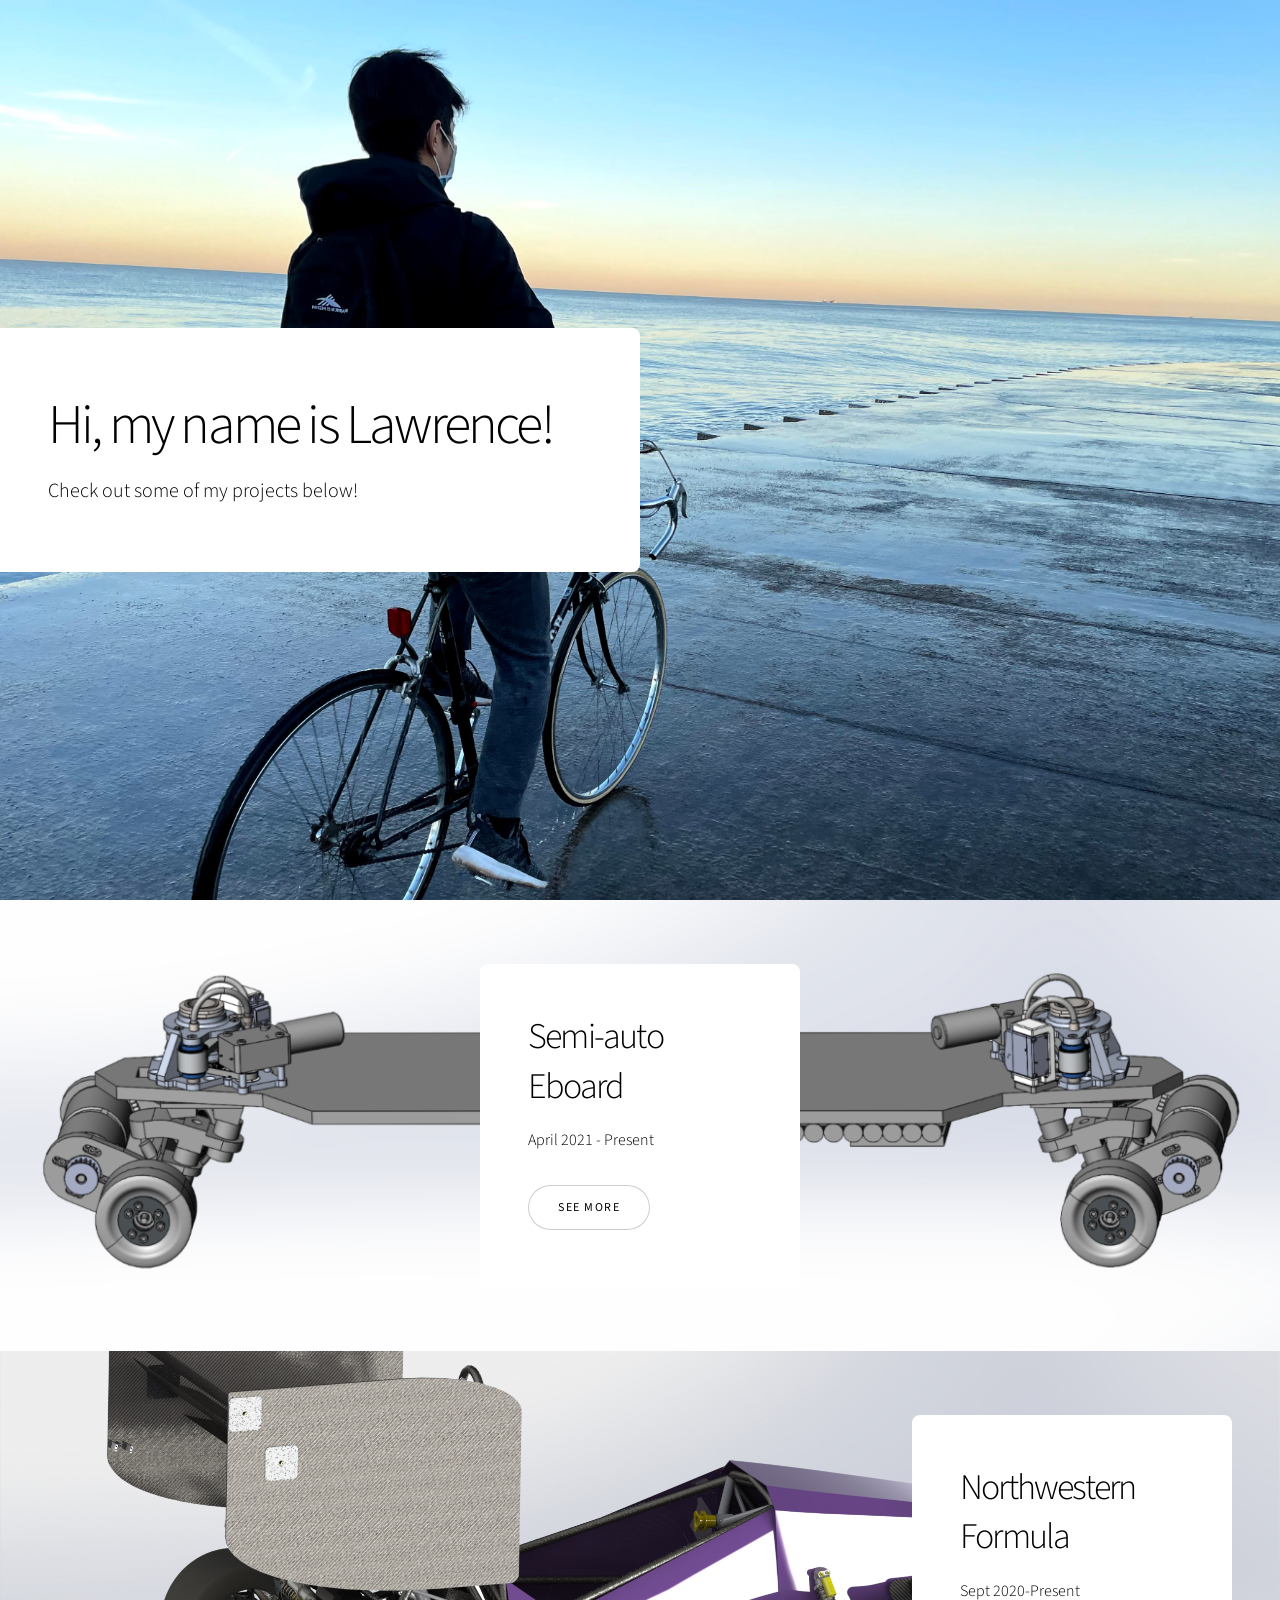
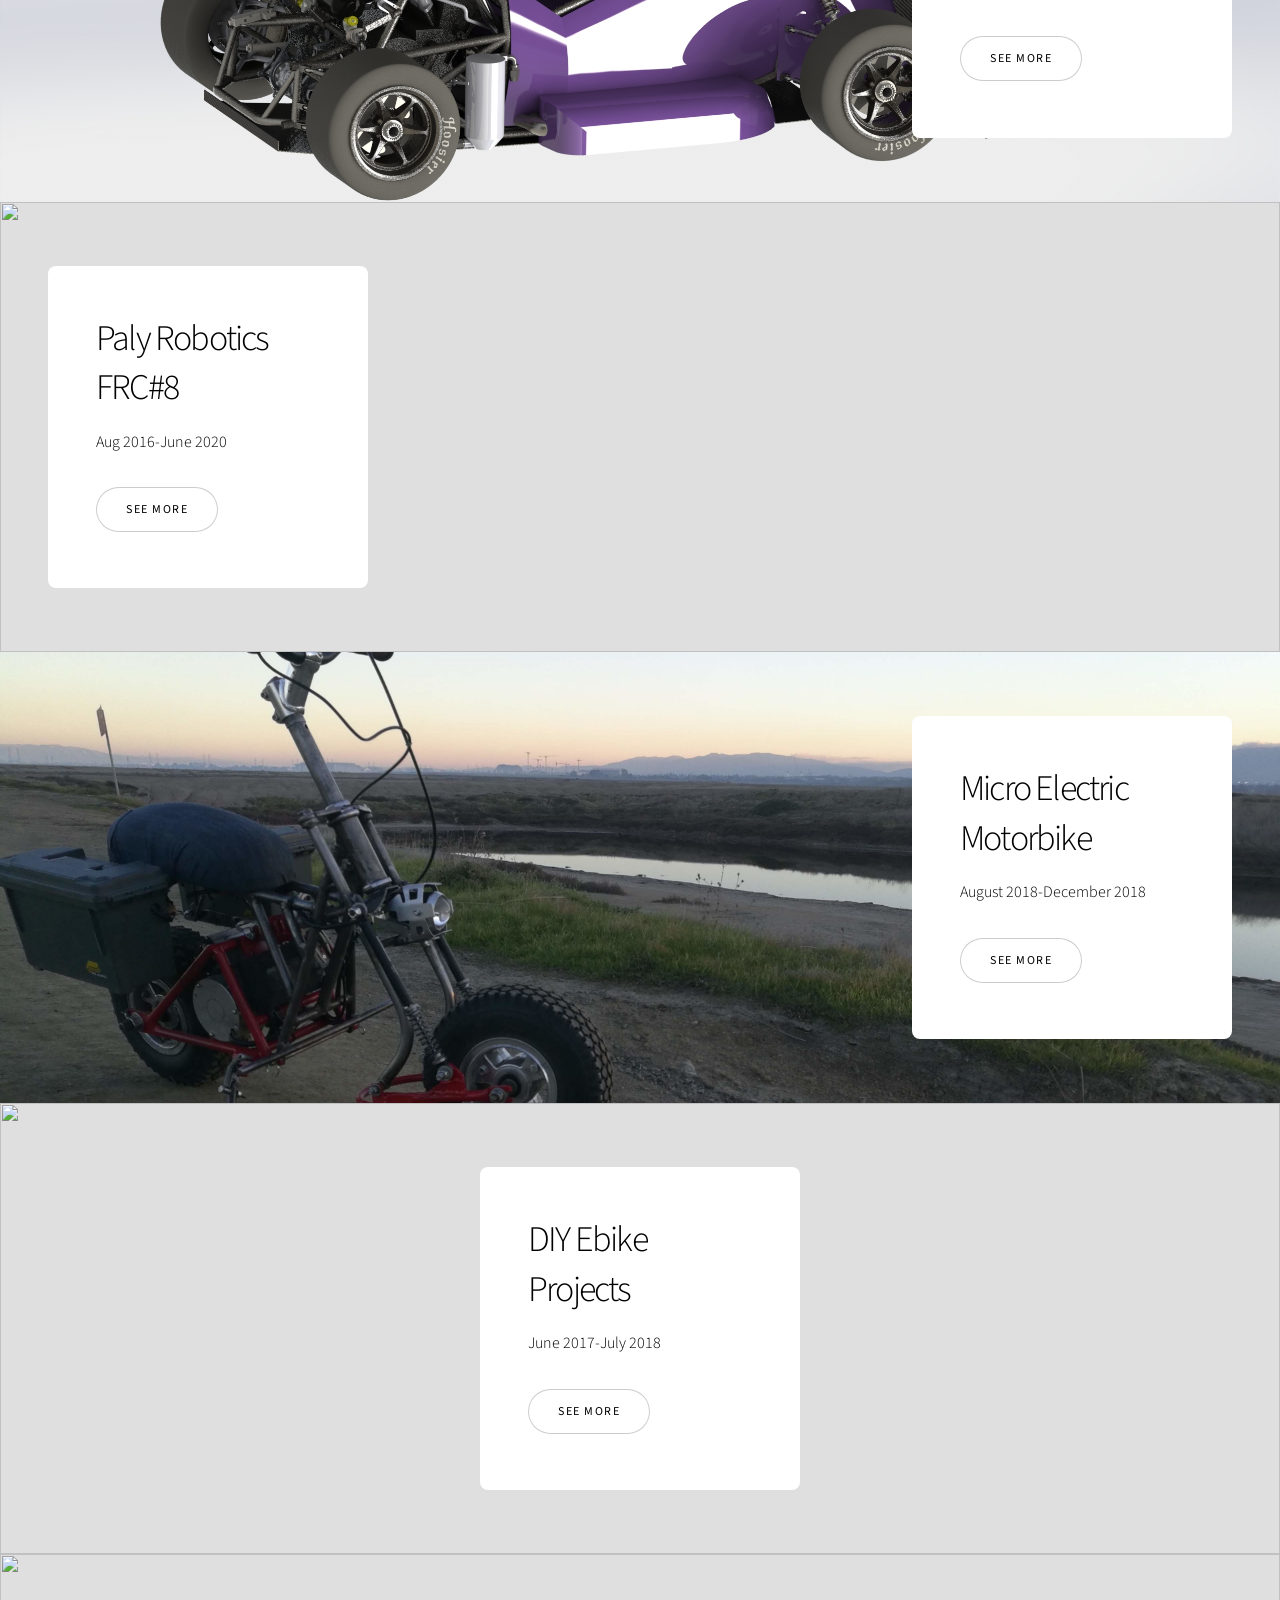
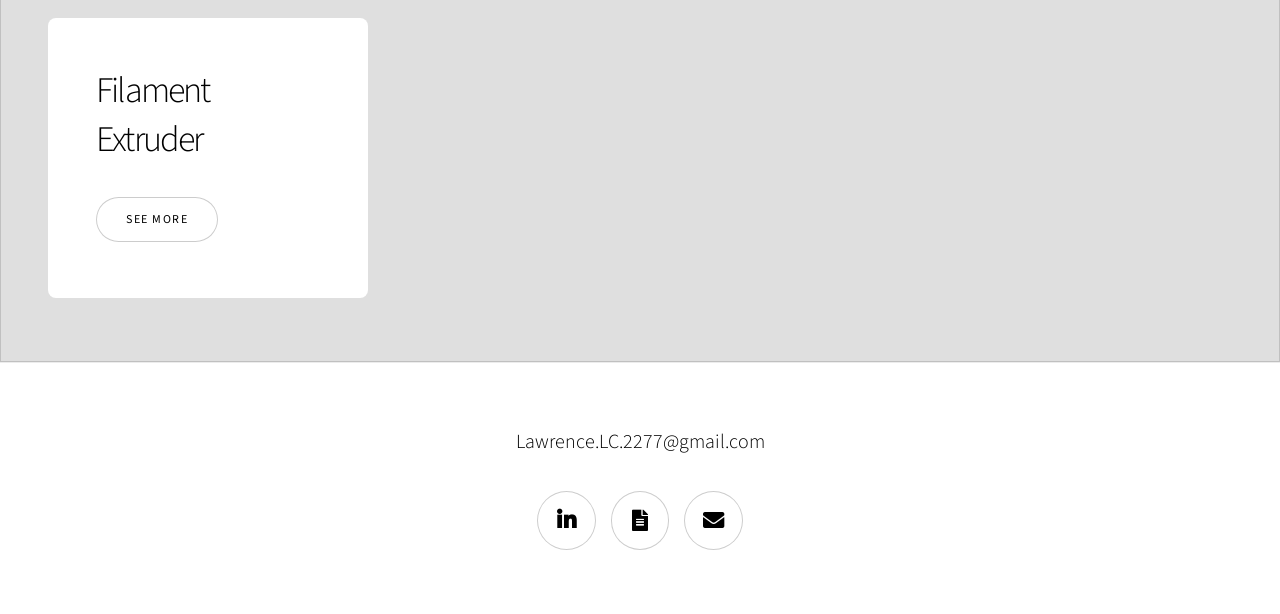
==== commit a146d3fd: "minor writitng edits" ====
--- a/index.html
+++ b/index.html
@@ -73,7 +73,7 @@
 	<!-- Paly Robotics -->
 							<section class="spotlight style5 orient-left content-align-left image-position-center onscroll-image-fade-in">
 								<div class="content">
-									<h2>FRC#8 Paly Robotics</h2>
+									<h2>Paly Robotics FRC#8</h2>
 									<p>Aug 2016-June 2020</p>
 									<ul class="actions stacked">
 										<li><a href="pages/paly_robotics_nari.html" class="button">See More</a></li>
@@ -146,7 +146,7 @@
 							<p class="major">Lawrence.LC.2277@gmail.com</p>
 							<ul class="icons">
 								<li><a href="https://www.linkedin.com/in/lawrence-chang2277/" class="icon brands style2 fa-linkedin-in fa-lg"><span class="label">LinkedIn</span></a></li>
-								<li><a href="" download class="icon style2 fa-file-alt fa-lg"><span class="label">Resume</span></a></li>
+								<li><a href="project_downloads/Lawrence_Chang_Resume.pdf" download class="icon style2 fa-file-alt fa-lg"><span class="label">Resume</span></a></li>
 								<li><a href="mailto:Lawrence.LC.2277@gmail.com" class="icon style2 fa-envelope fa-lg"><span class="label">Email</span></a></li>
 							</ul>
 						</div>
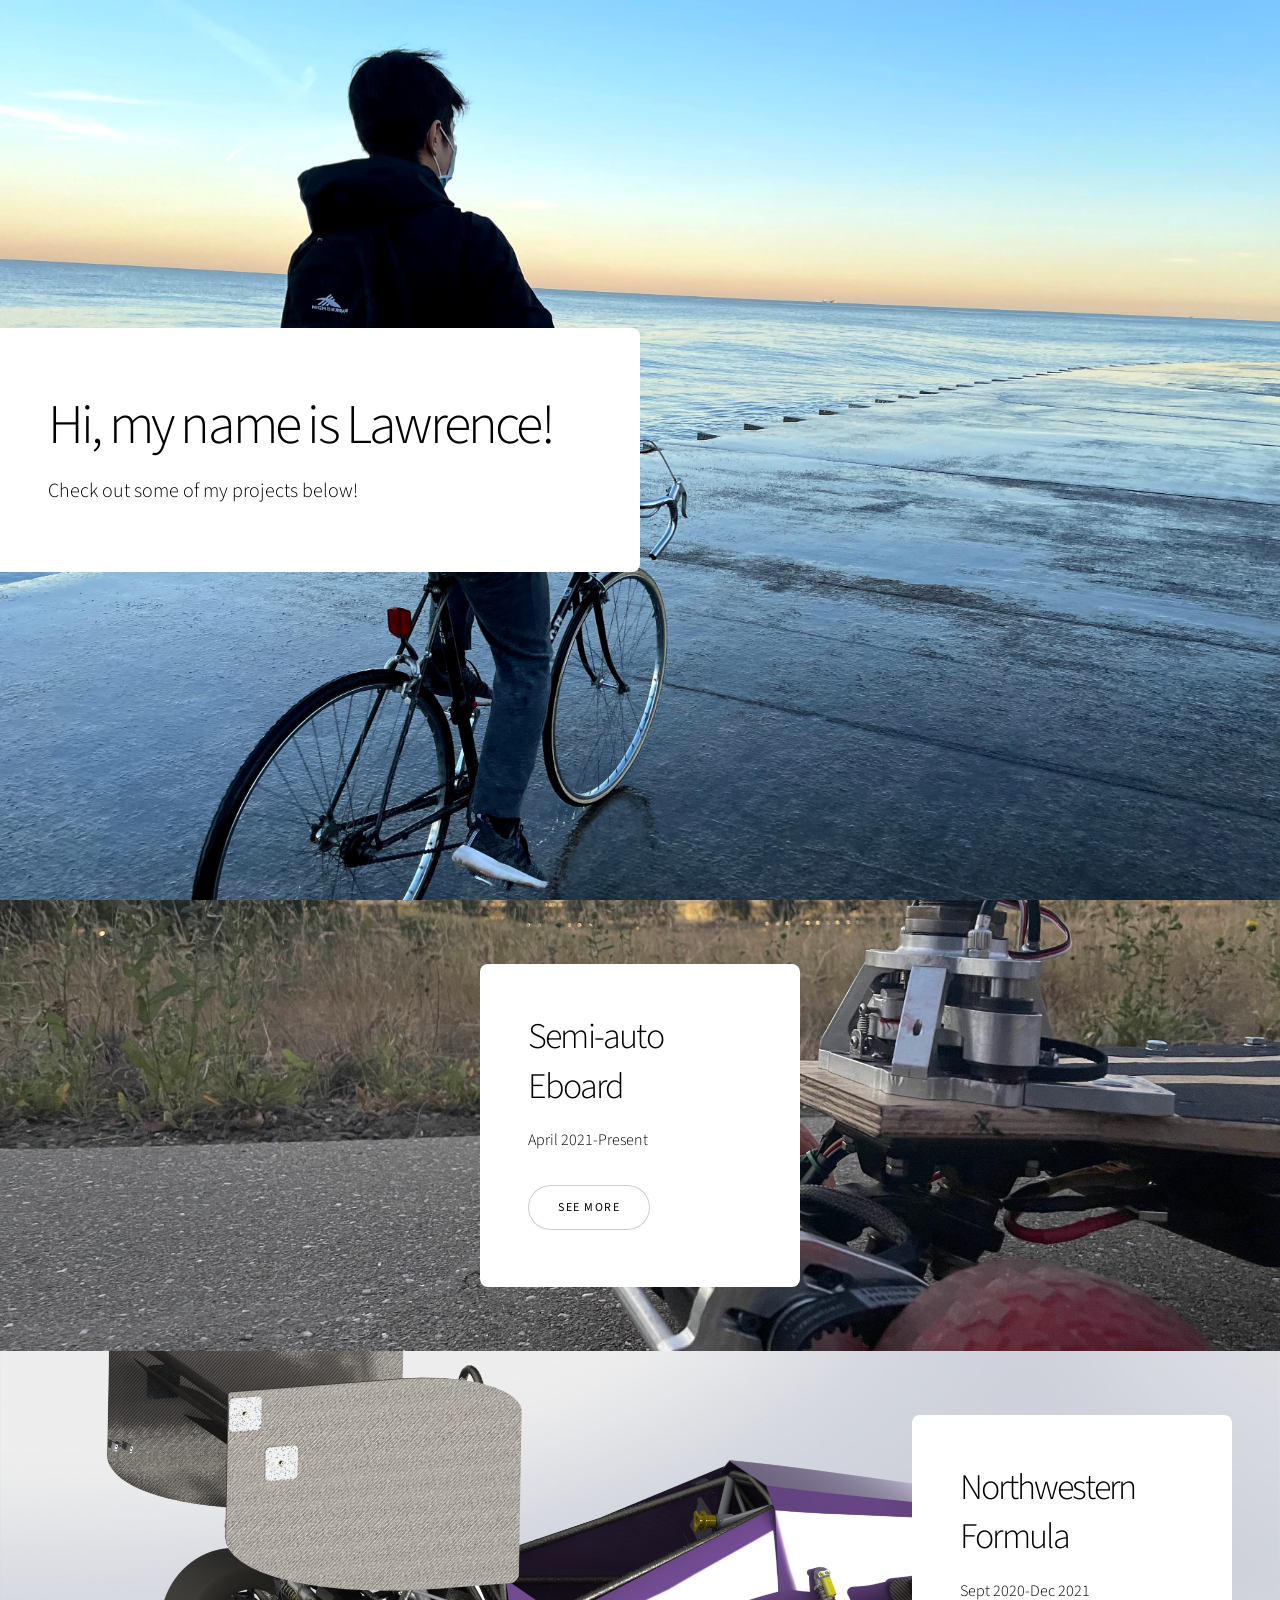
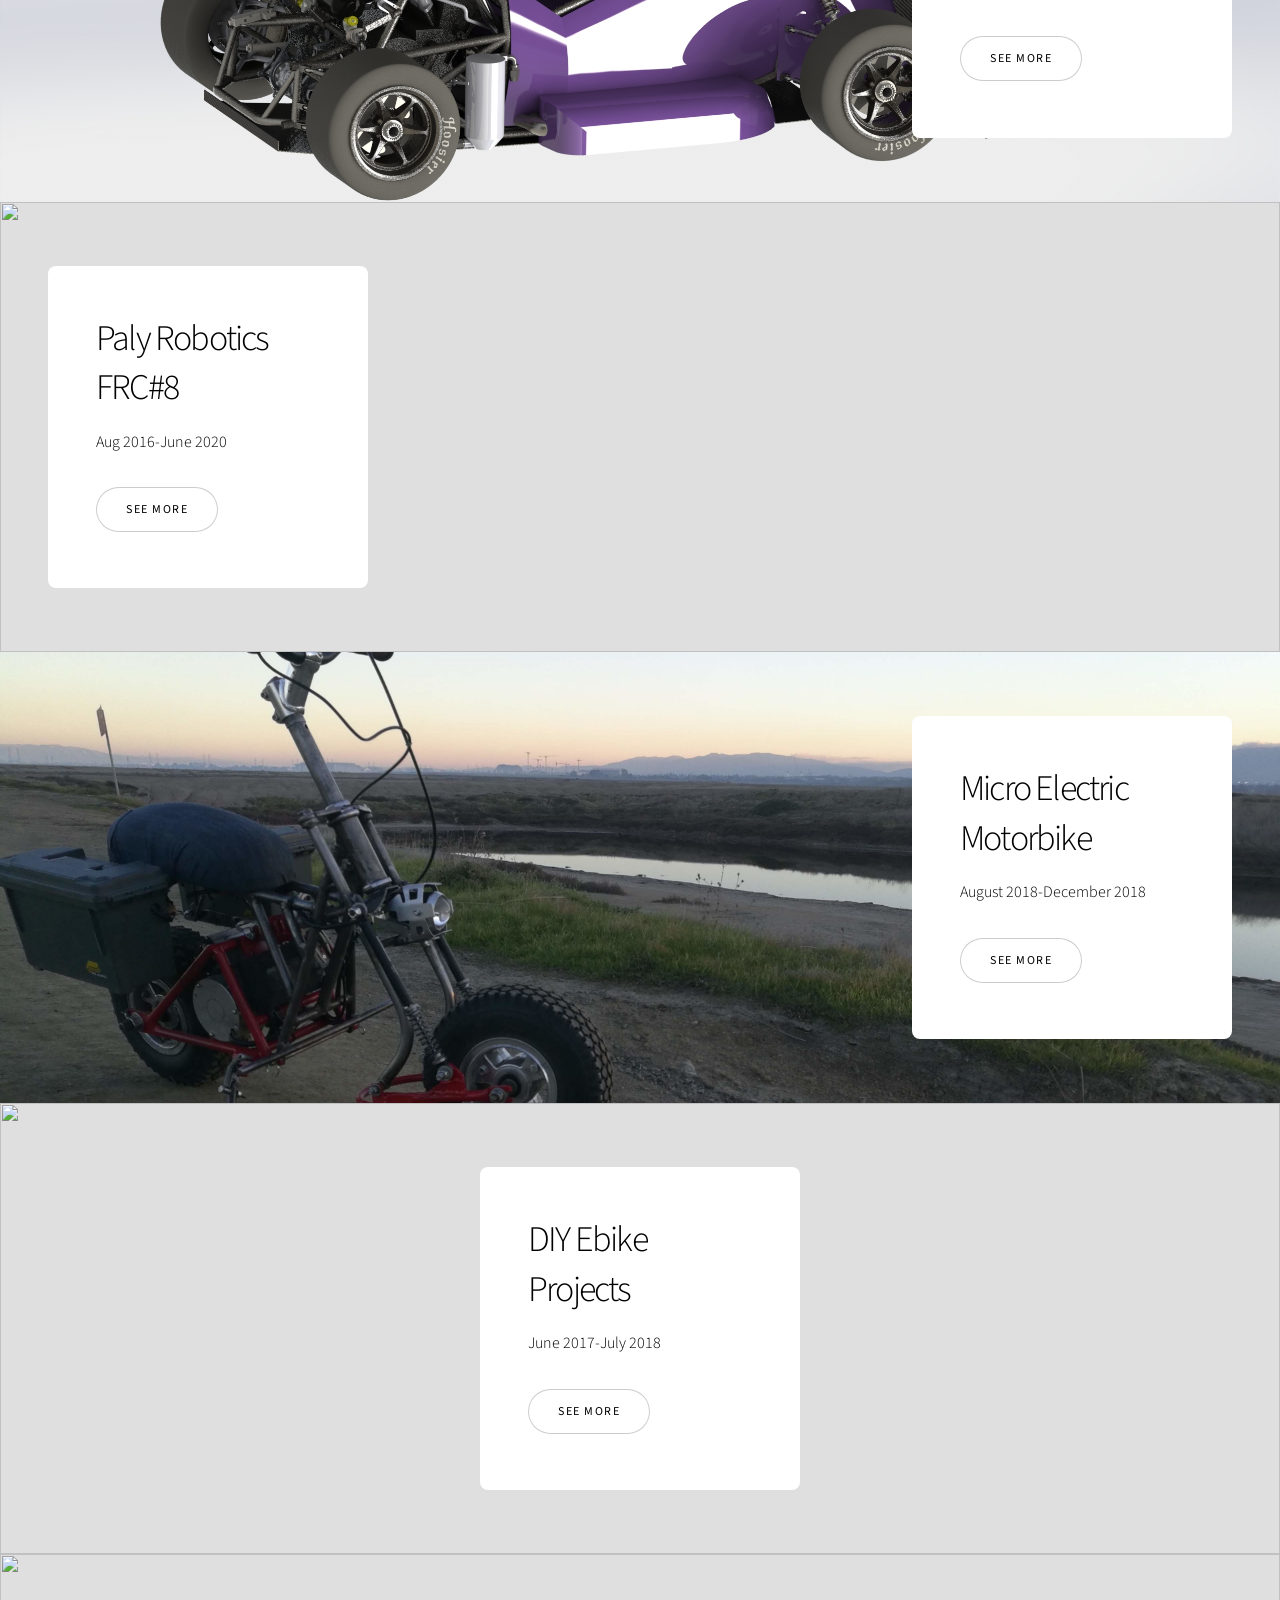
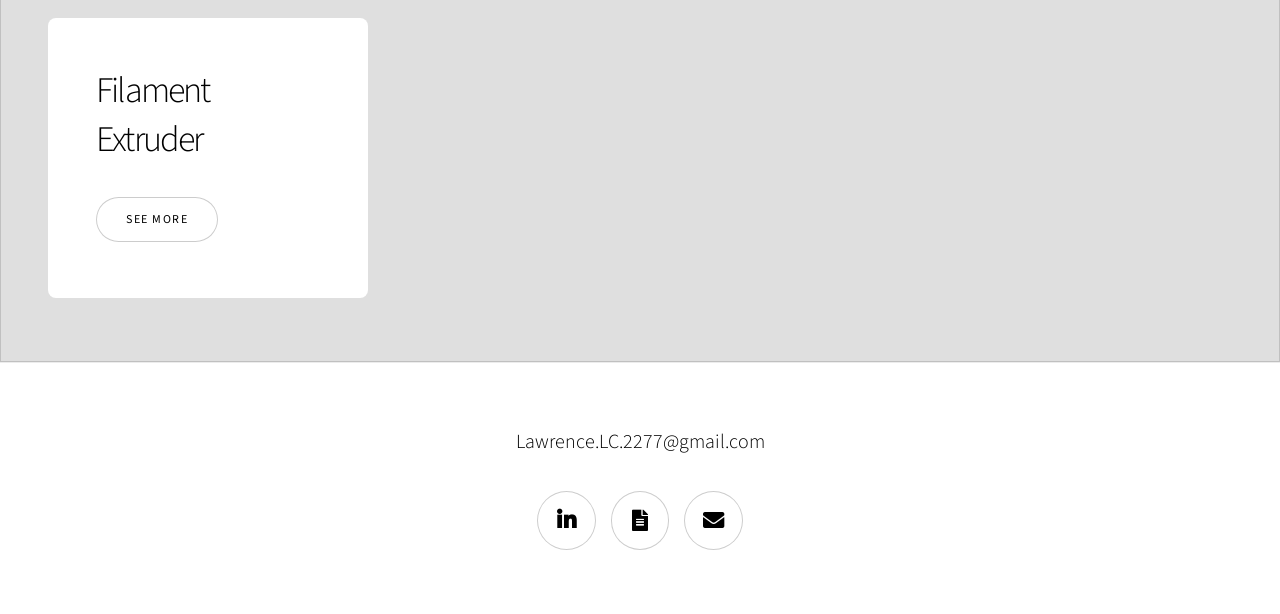
==== commit 620a6060: "updated semi auto eboard page" ====
--- a/index.html
+++ b/index.html
@@ -31,14 +31,14 @@
 
 						<div class="content">
 							<h2>Semi-auto Eboard</h2>
-							<p>April 2021 - Present</p>
+							<p>April 2021-Present</p>
 							<ul class="actions stacked">
 								<li><a href="pages/semi_auto_eboard.html" class="button">See More</a></li>
 							</ul>
 						</div>
 
 						<div class="image">
-							<img  src="images/semi_auto_eboard/semi_auto_eboard_cad.png" alt="" />
+							<img  src="images/semi_auto_eboard/asethetic_module2.jpg" alt="" />
 						</div>
 					</section>
 
@@ -47,7 +47,7 @@
 					<section class="spotlight style5 orient-right content-align-left image-position-center onscroll-image-fade-in">
 						<div class="content">
 							<h2>Northwestern Formula</h2>
-							<p>Sept 2020-Present</p>
+							<p>Sept 2020-Dec 2021</p>
 							<ul class="actions stacked">
 								<li><a href="pages/formula.html" class="button">See More</a></li>
 							</ul>
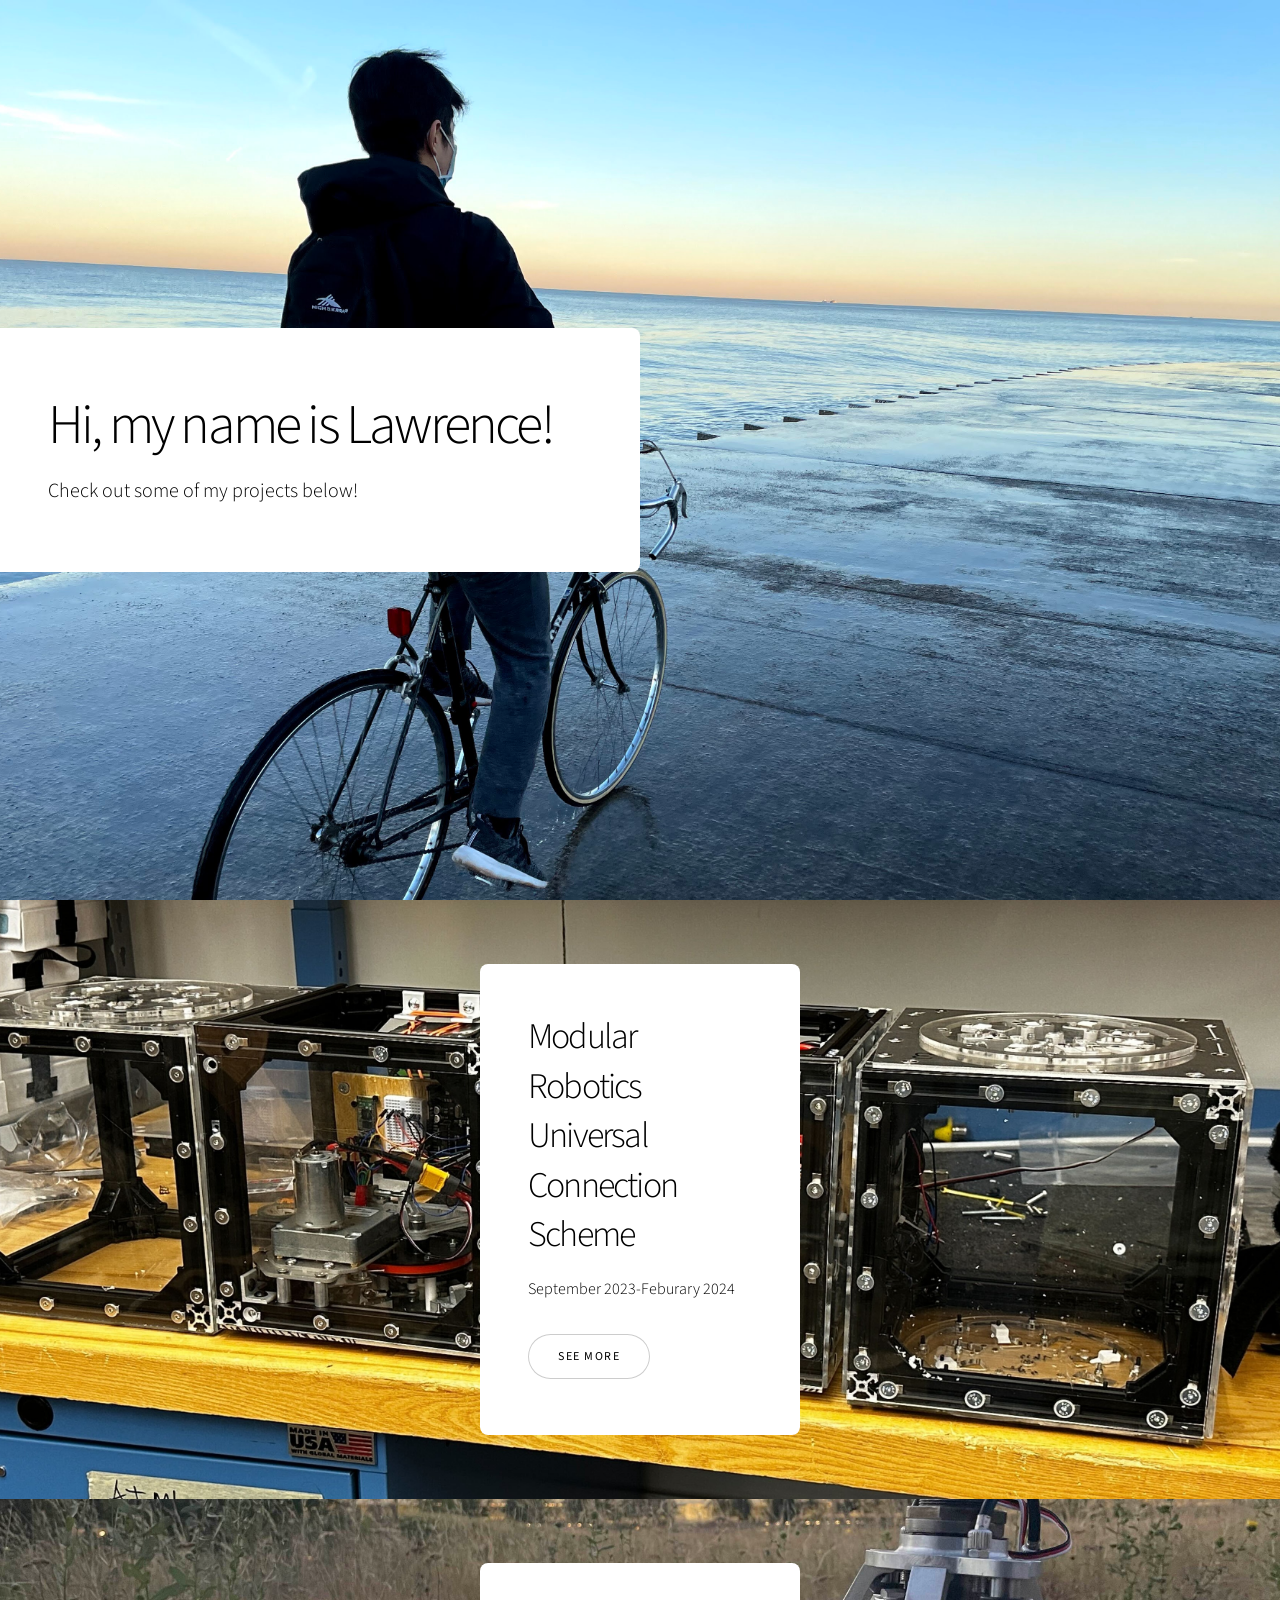
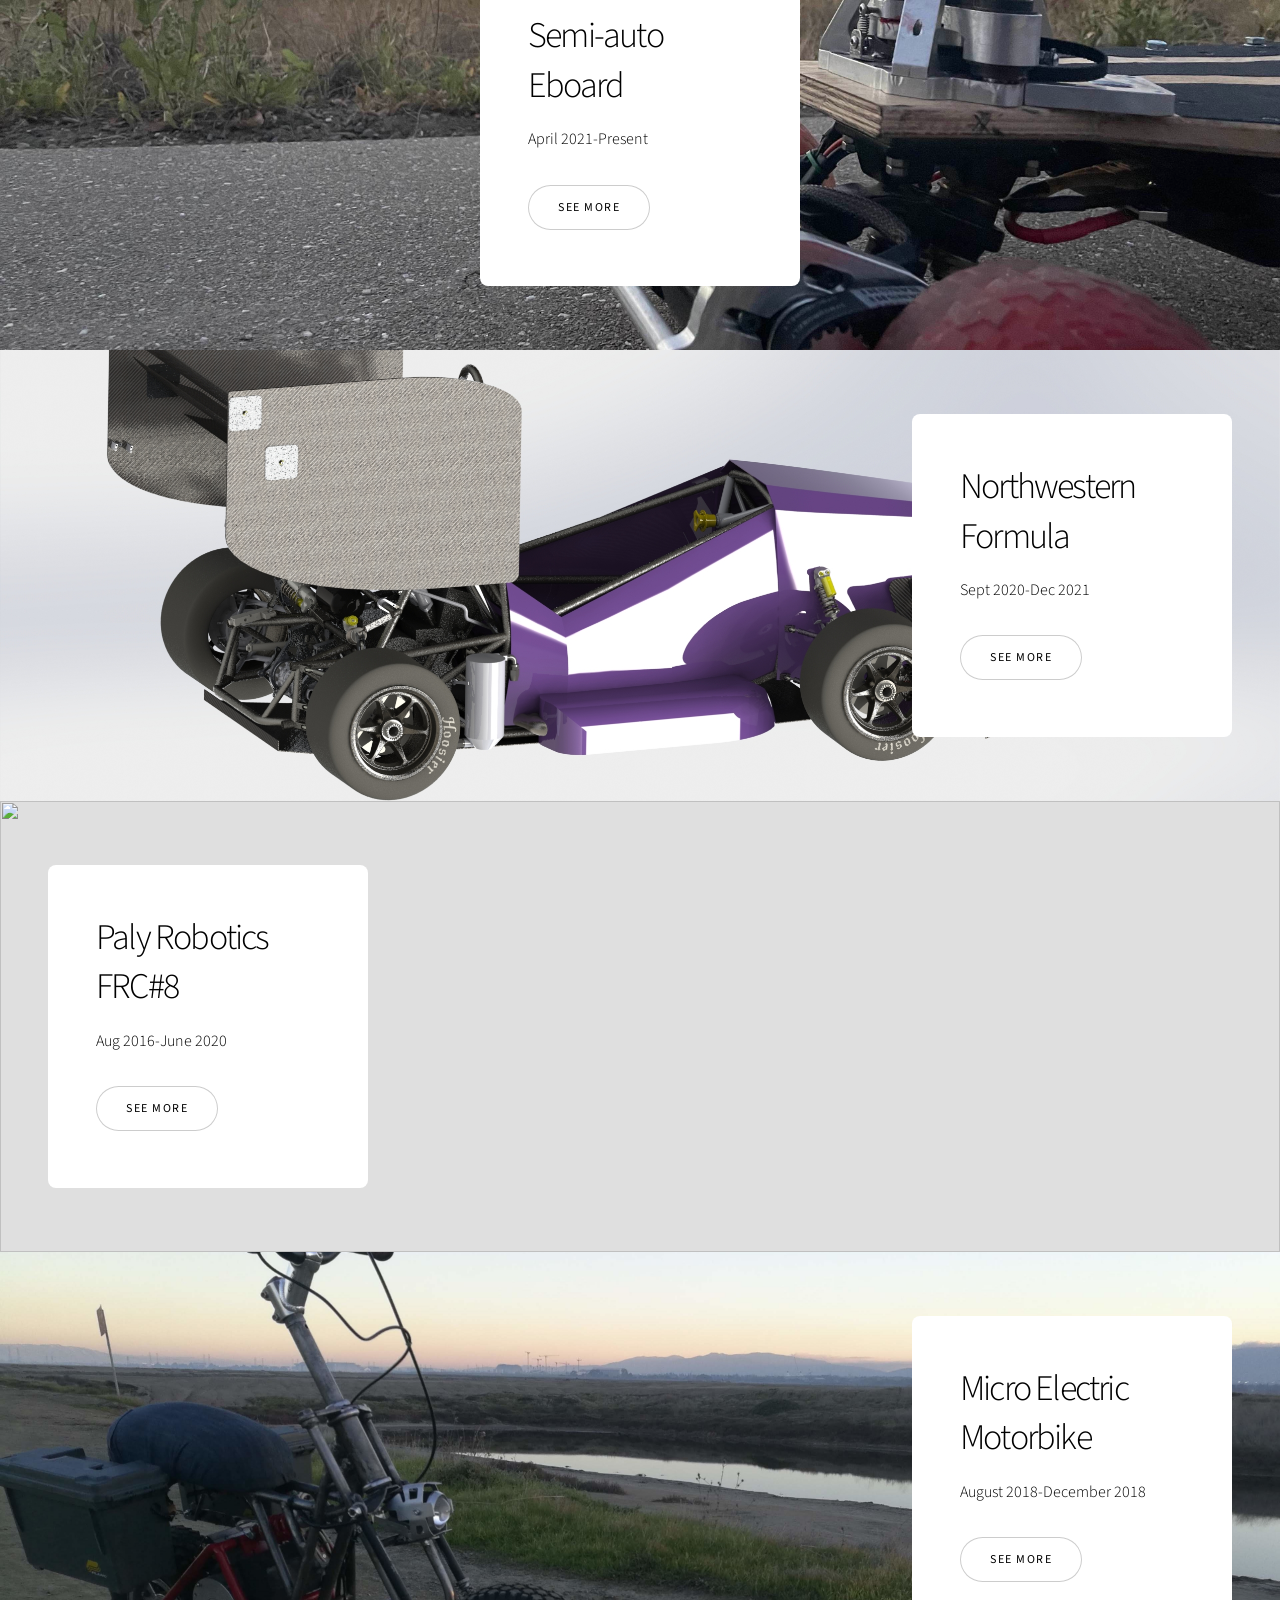
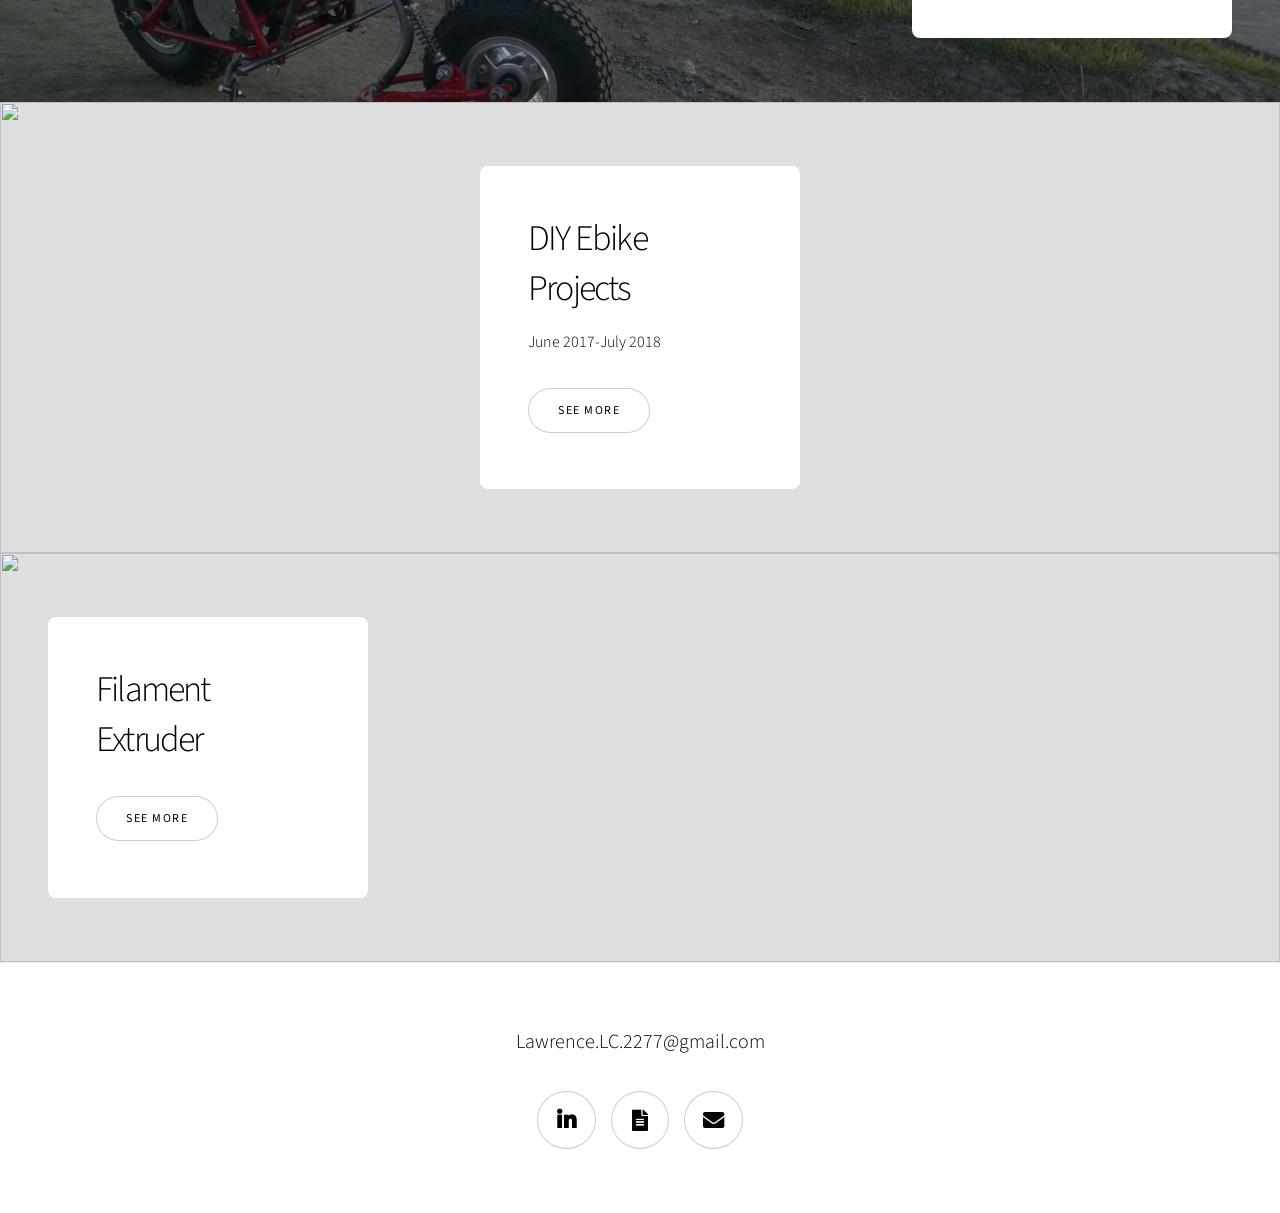
==== commit 39a14037: "added ME capstone project" ====
--- a/index.html
+++ b/index.html
@@ -25,7 +25,25 @@
 						</div>
 					</section>
 
-<!-- Electric Skateboard -->
+			<!-- Capstone -->
+			<section class="spotlight style5 orient-center content-align-left image-position-center onscroll-image-fade-in" id="first">
+
+
+				<div class="content">
+					<h2>Modular Robotics Universal Connection Scheme</h2>
+					<p>September 2023-Feburary 2024</p>
+					<ul class="actions stacked">
+						<li><a href="pages/capstone.html" class="button">See More</a></li>
+					</ul>
+				</div>
+
+				<div class="image">
+					<img  src="images/capstone/capstone_cover.jpg" alt="" />
+				</div>
+			</section>
+			
+
+	<!-- Electric Skateboard -->
 					<section class="spotlight style5 orient-center content-align-left image-position-center onscroll-image-fade-in" id="first">
 
 
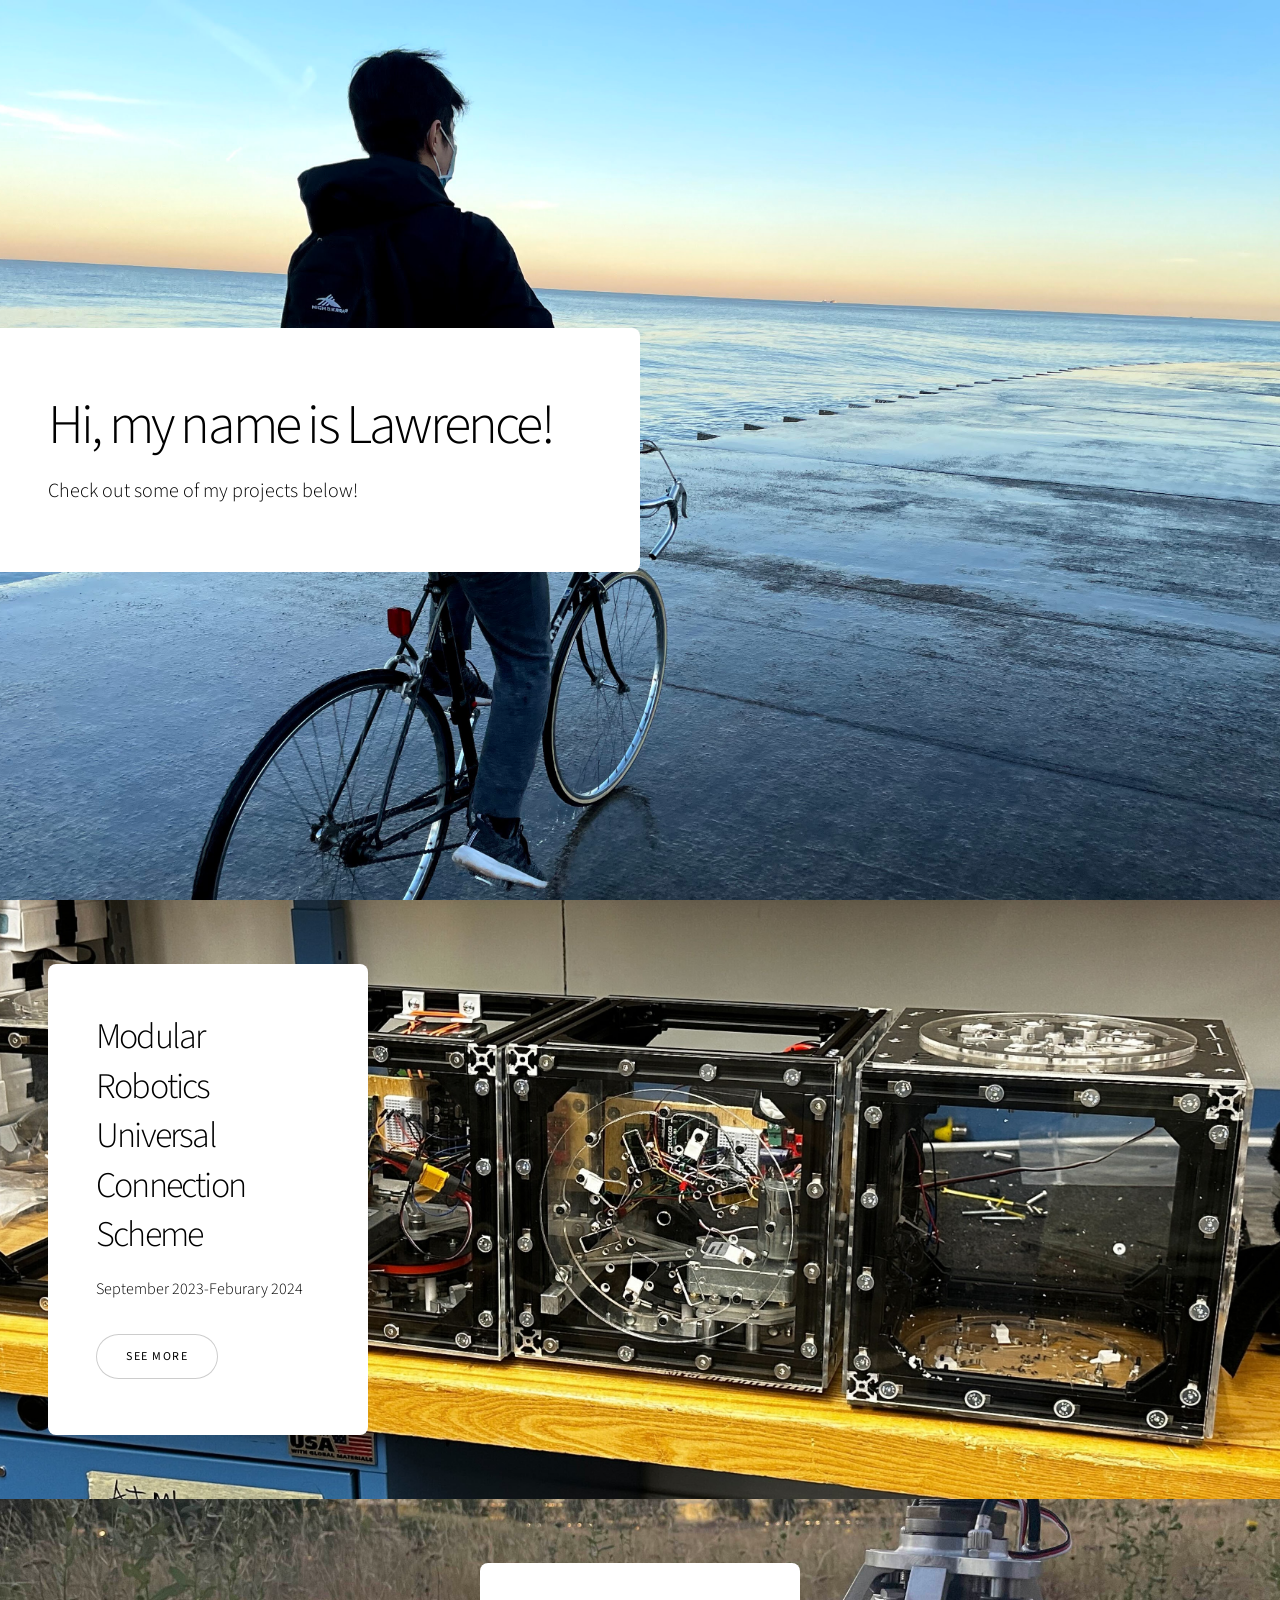
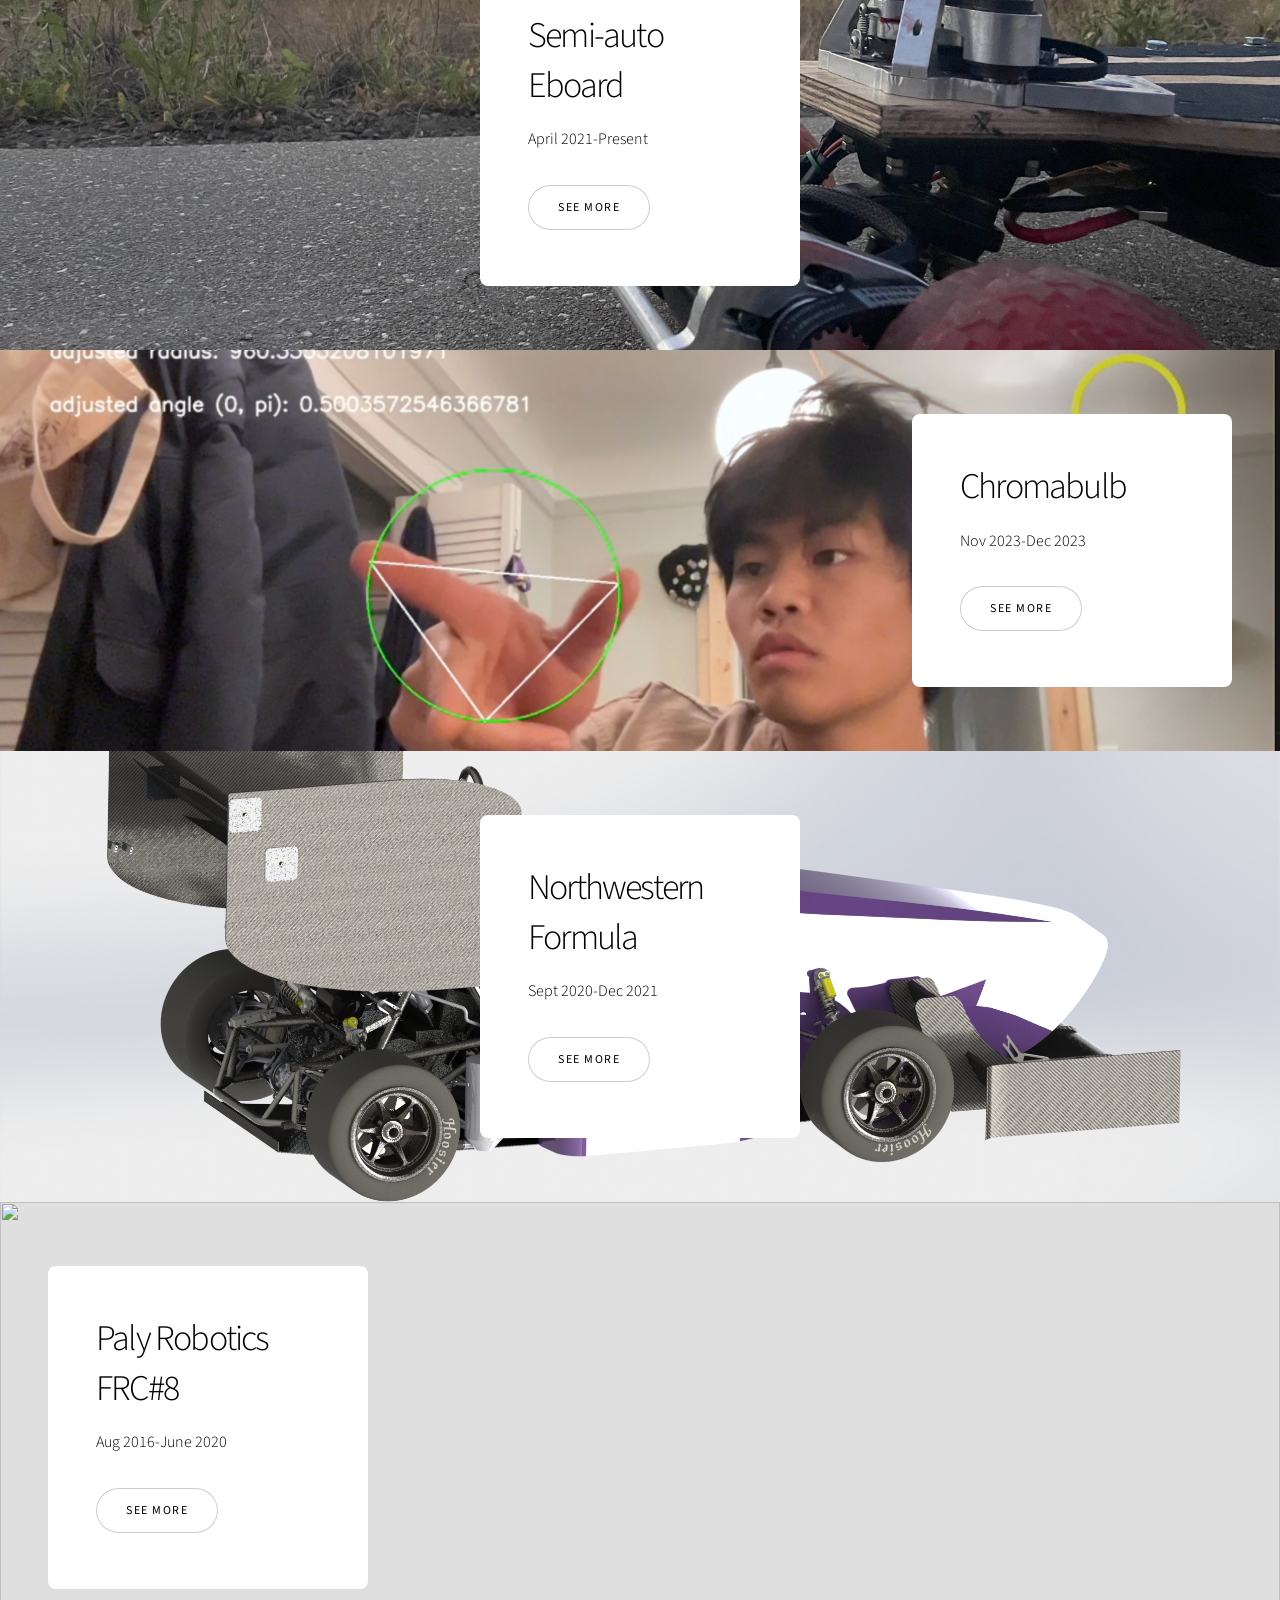
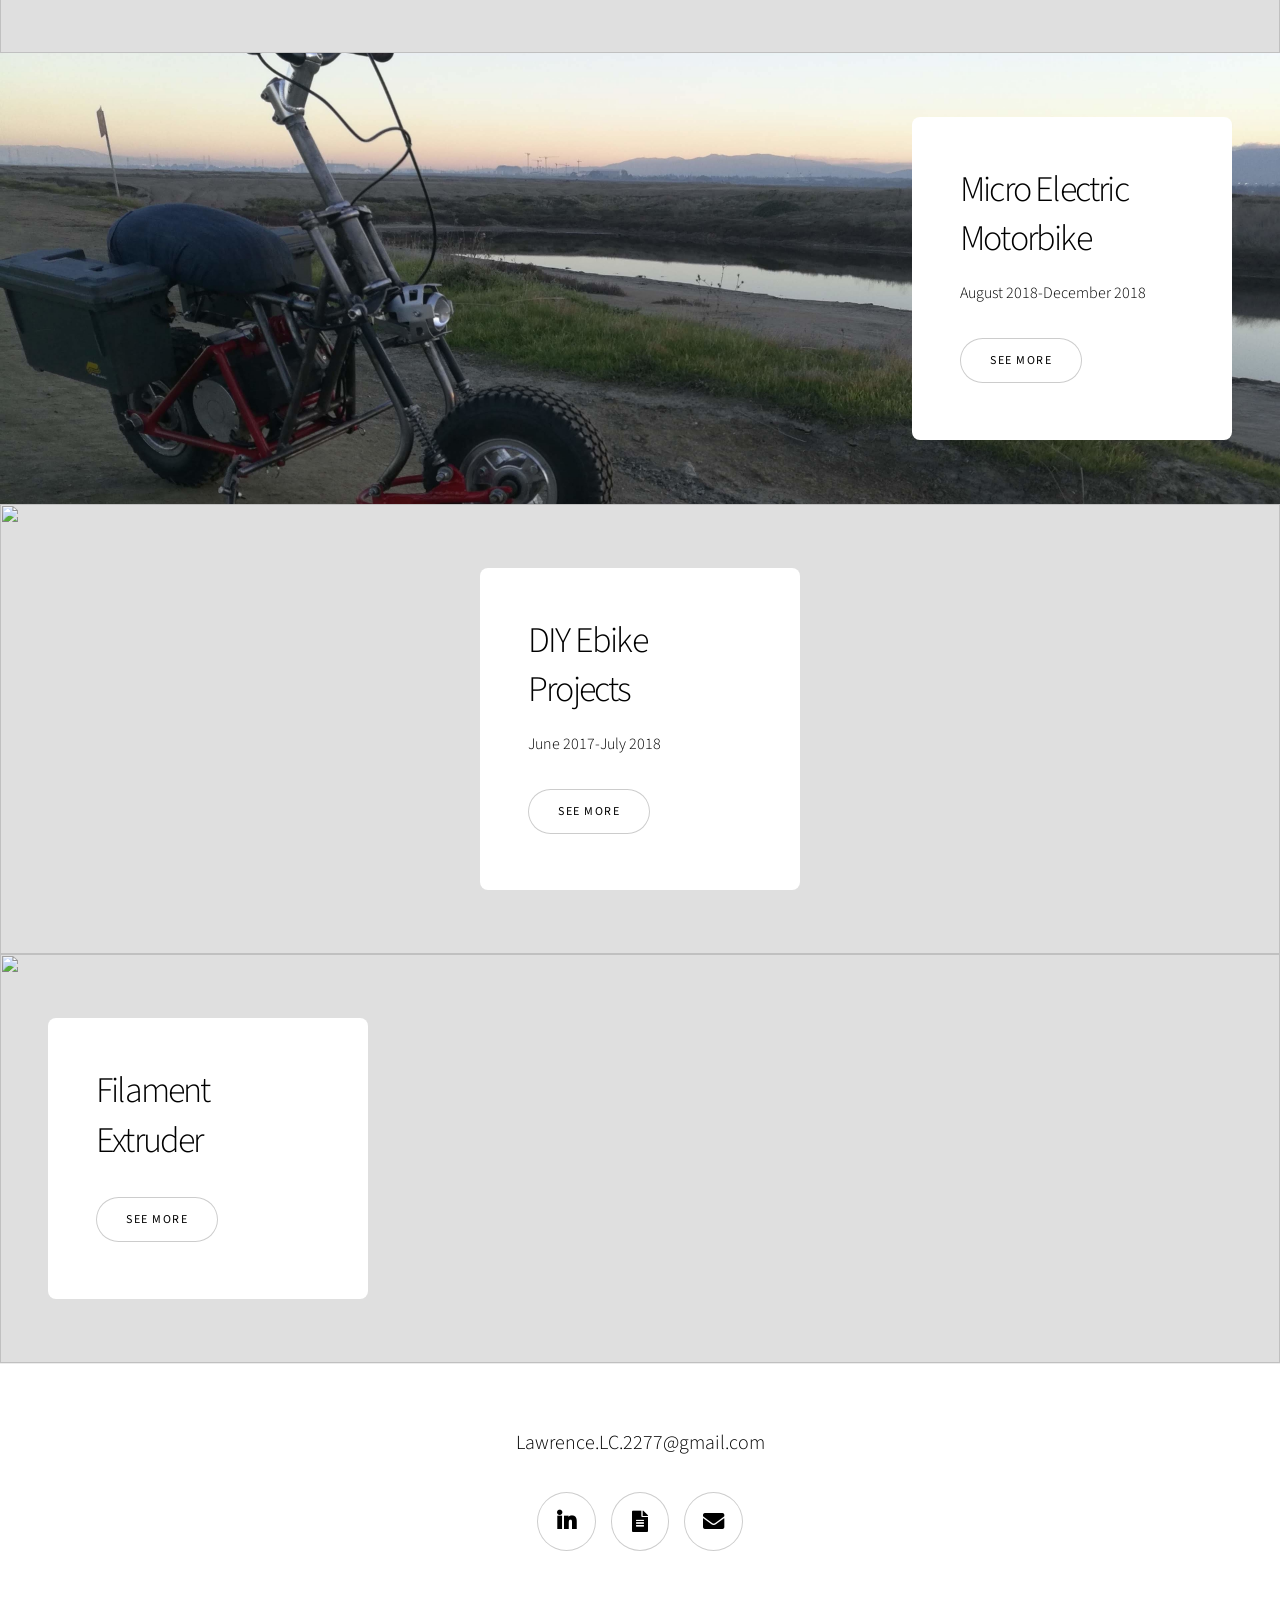
==== commit e862a568: "added chroma bulb project draft" ====
--- a/index.html
+++ b/index.html
@@ -26,7 +26,7 @@
 					</section>
 
 			<!-- Capstone -->
-			<section class="spotlight style5 orient-center content-align-left image-position-center onscroll-image-fade-in" id="first">
+			<section class="spotlight style5 orient-left content-align-left image-position-center onscroll-image-fade-in" id="first">
 
 
 				<div class="content">
@@ -61,8 +61,24 @@
 					</section>
 
 
+	<!-- chroma bulb -->
+	<section class="spotlight style5 orient-right content-align-left image-position-center onscroll-image-fade-in" id="first">
+		<div class="content">
+			<h2>Chromabulb</h2>
+			<p>Nov 2023-Dec 2023</p>
+			<ul class="actions stacked">
+				<li><a href="pages/chroma_bulb.html" class="button">See More</a></li>
+			</ul>
+		</div>
+
+		<div class="image">
+			<img  src="images/chromabulb/chromabulb_cover.png" alt="" />
+		</div>
+	</section>
+
+
 <!-- Formula Projects -->
-					<section class="spotlight style5 orient-right content-align-left image-position-center onscroll-image-fade-in">
+					<section class="spotlight style5 orient-center content-align-left image-position-center onscroll-image-fade-in">
 						<div class="content">
 							<h2>Northwestern Formula</h2>
 							<p>Sept 2020-Dec 2021</p>
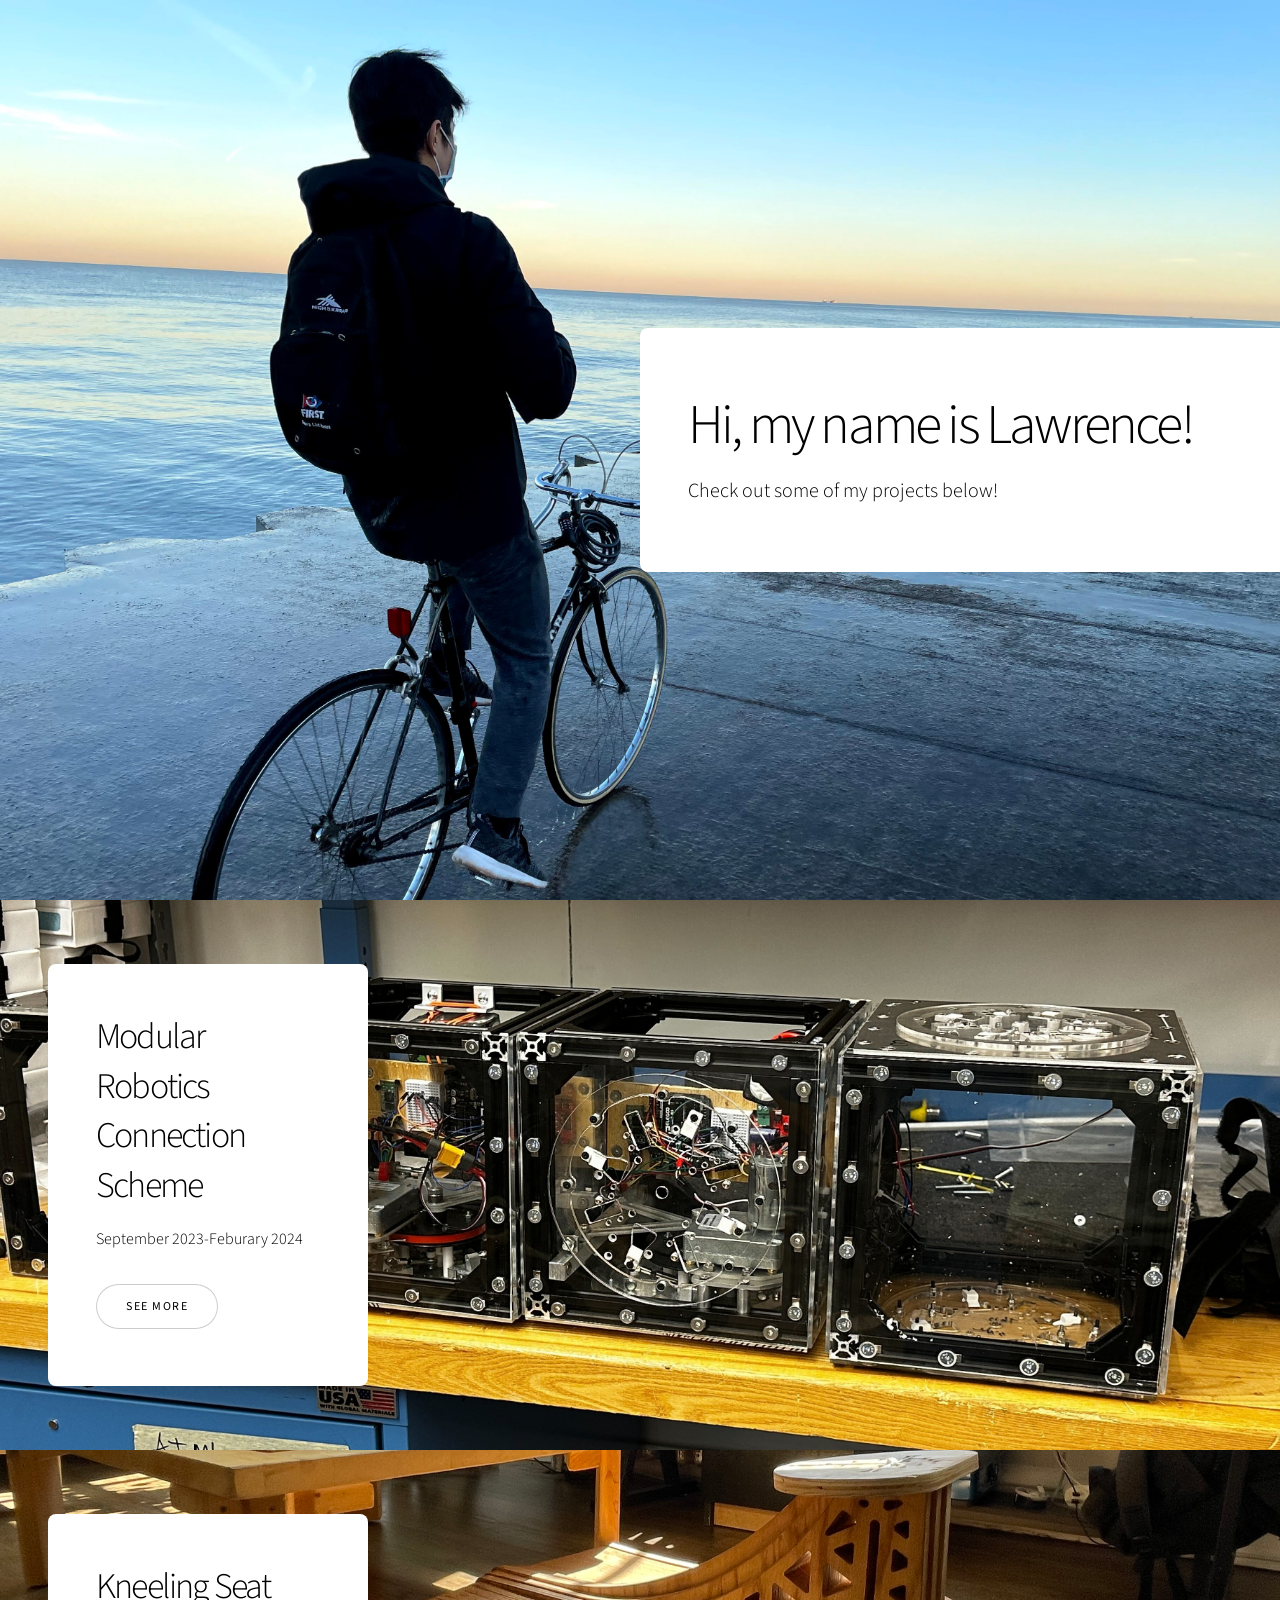
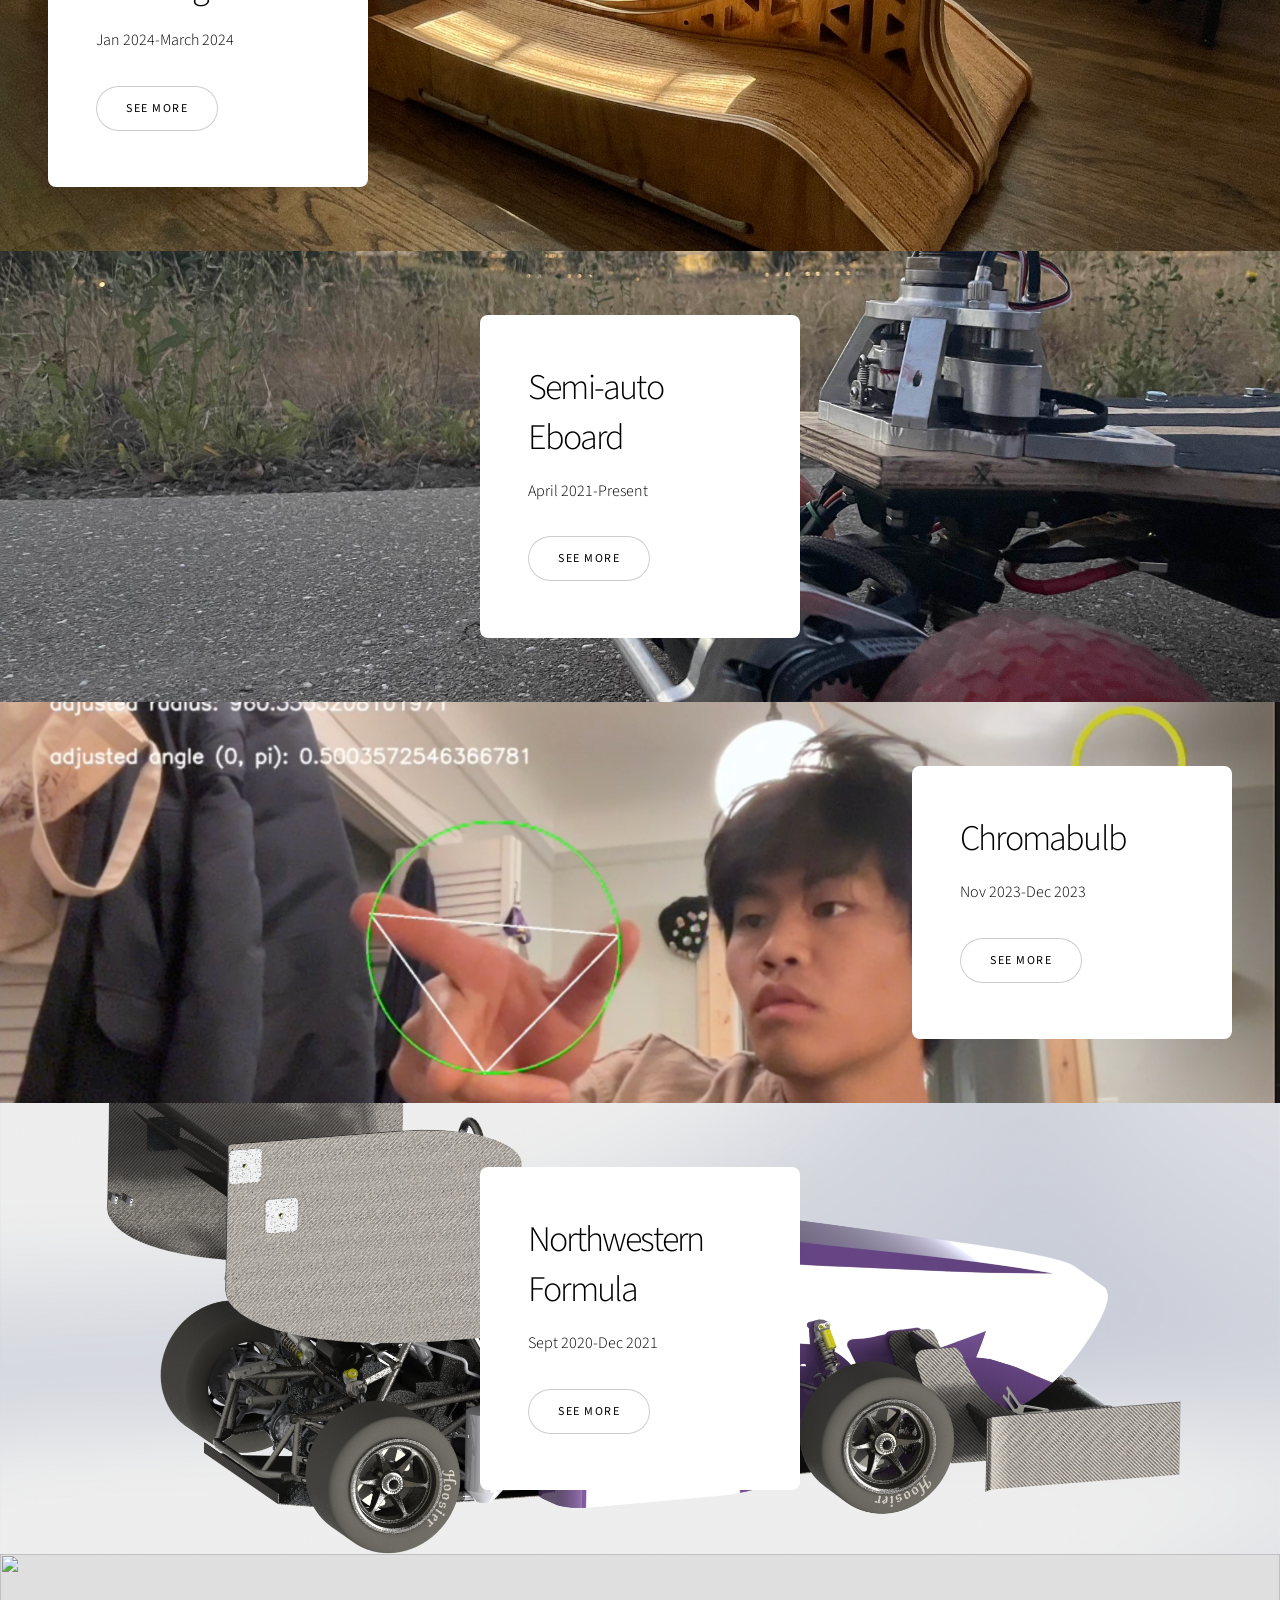
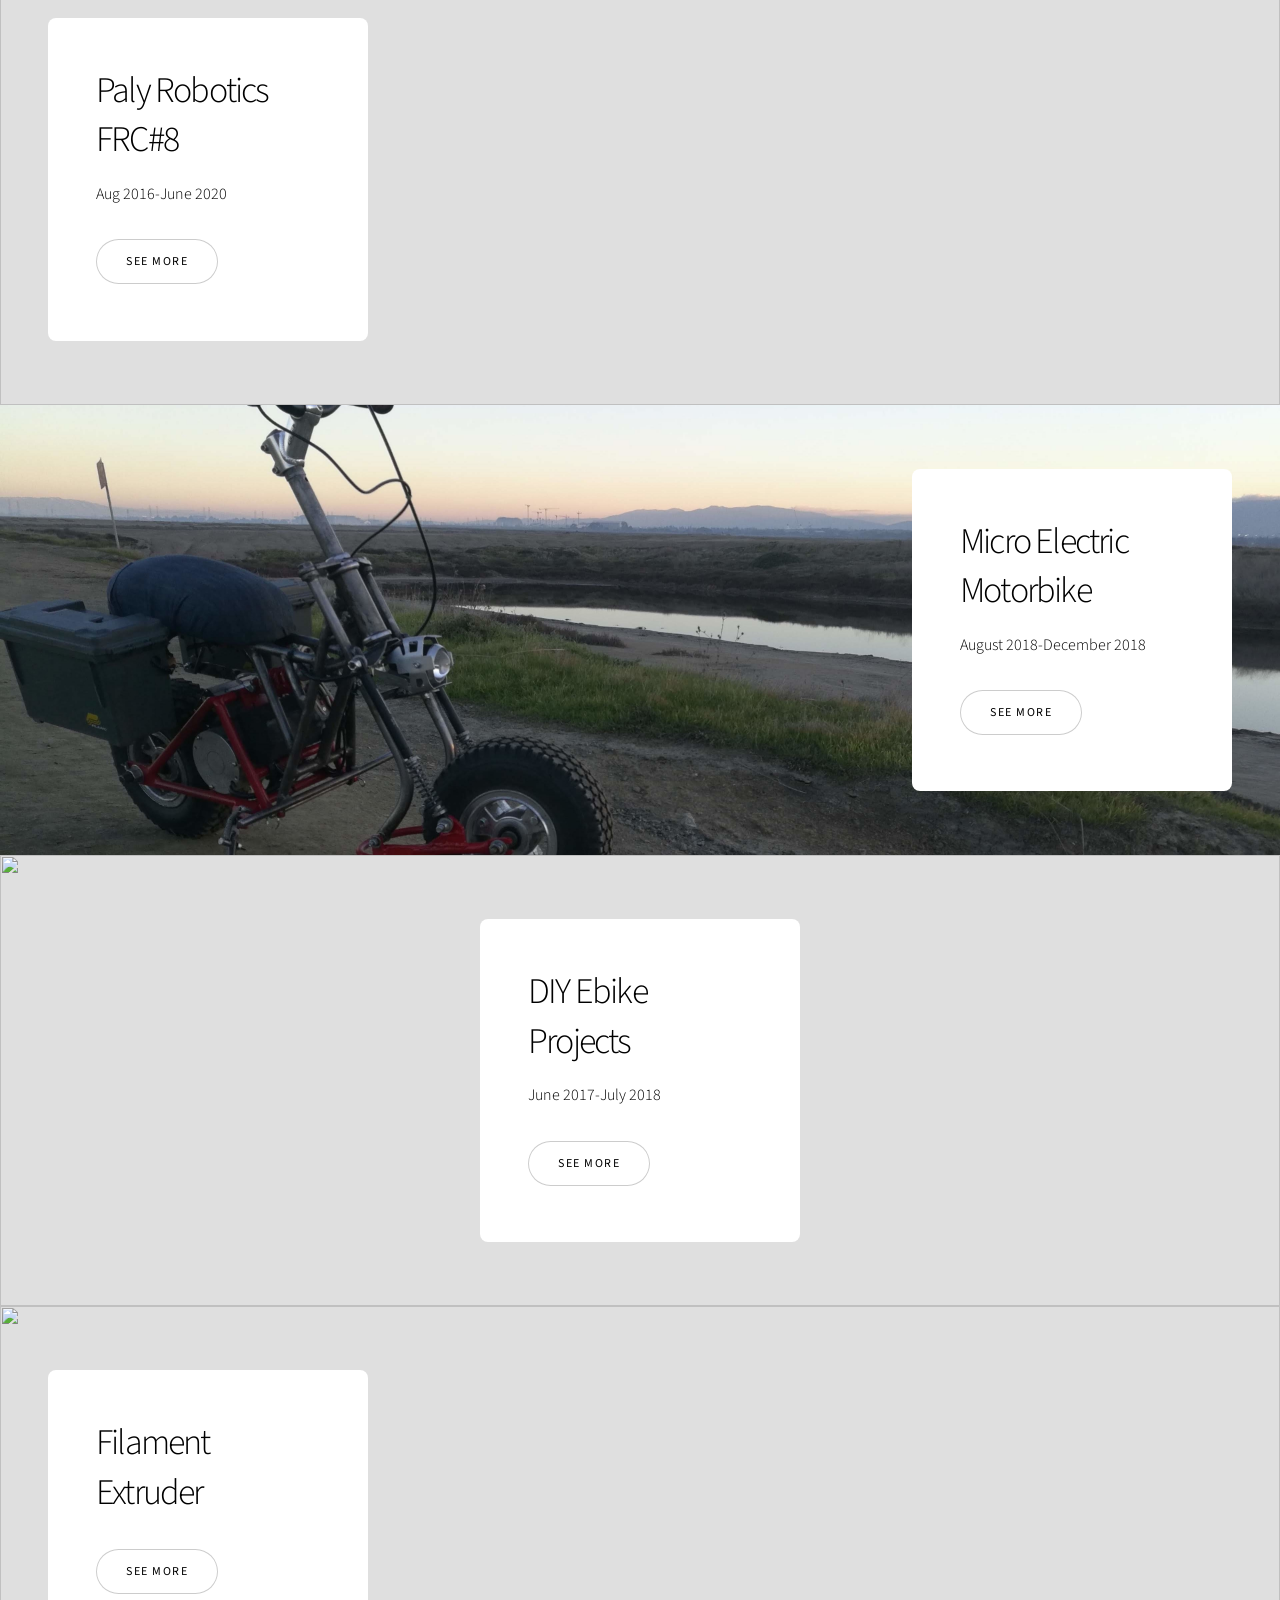
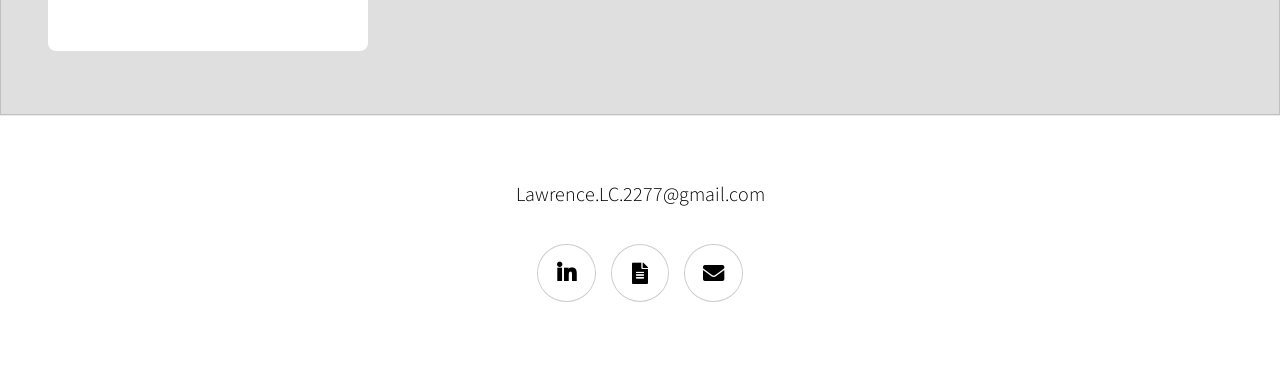
==== commit bc300493: "added kneeling seat" ====
--- a/index.html
+++ b/index.html
@@ -15,7 +15,7 @@
 			<div id="wrapper" class="divided">
 
 				<!-- One -->
-					<section class="banner style2 orient-left content-align-left image-position-center fullscreen onload-image-fade-in onload-content-fade-right">
+					<section class="banner style2 orient-right content-align-left image-position-center fullscreen onload-image-fade-in onload-content-fade-right">
 						<div class="content">
 							<h1>Hi, my name is Lawrence!</h1>
 							<p class="major">Check out some of my projects below!</p>
@@ -27,10 +27,8 @@
 
 			<!-- Capstone -->
 			<section class="spotlight style5 orient-left content-align-left image-position-center onscroll-image-fade-in" id="first">
-
-
 				<div class="content">
-					<h2>Modular Robotics Universal Connection Scheme</h2>
+					<h2>Modular Robotics Connection Scheme</h2>
 					<p>September 2023-Feburary 2024</p>
 					<ul class="actions stacked">
 						<li><a href="pages/capstone.html" class="button">See More</a></li>
@@ -41,6 +39,21 @@
 					<img  src="images/capstone/capstone_cover.jpg" alt="" />
 				</div>
 			</section>
+			
+		<!-- Kneeling Seat -->
+		<section class="spotlight style5 orient-left content-align-left image-position-center onscroll-image-fade-in" id="first">
+			<div class="content">
+				<h2>Kneeling Seat</h2>
+				<p>Jan 2024-March 2024</p>
+				<ul class="actions stacked">
+					<li><a href="pages/kneeling_seat.html" class="button">See More</a></li>
+				</ul>
+			</div>
+
+			<div class="image">
+				<img  src="images/kneeling_seat/kneeling_seat_cover.jpg" alt="" />
+			</div>
+		</section>
 			
 
 	<!-- Electric Skateboard -->
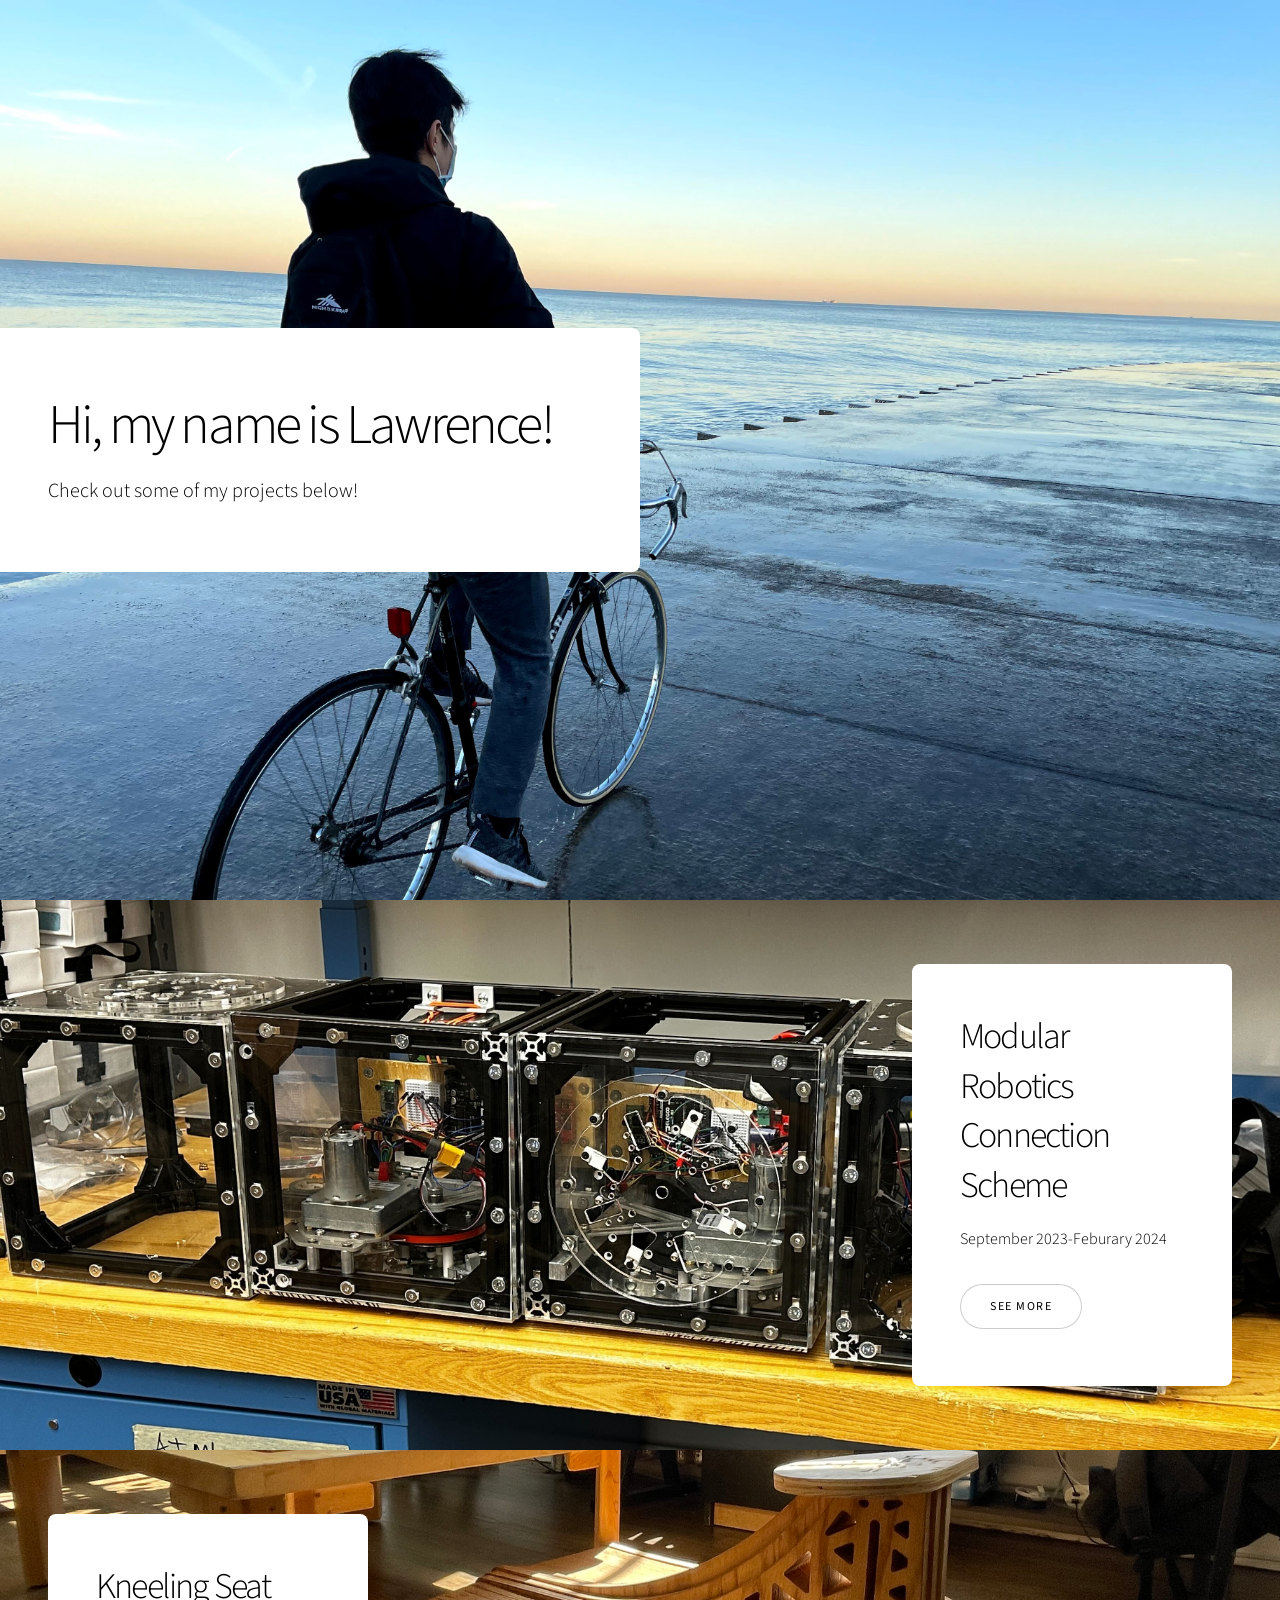
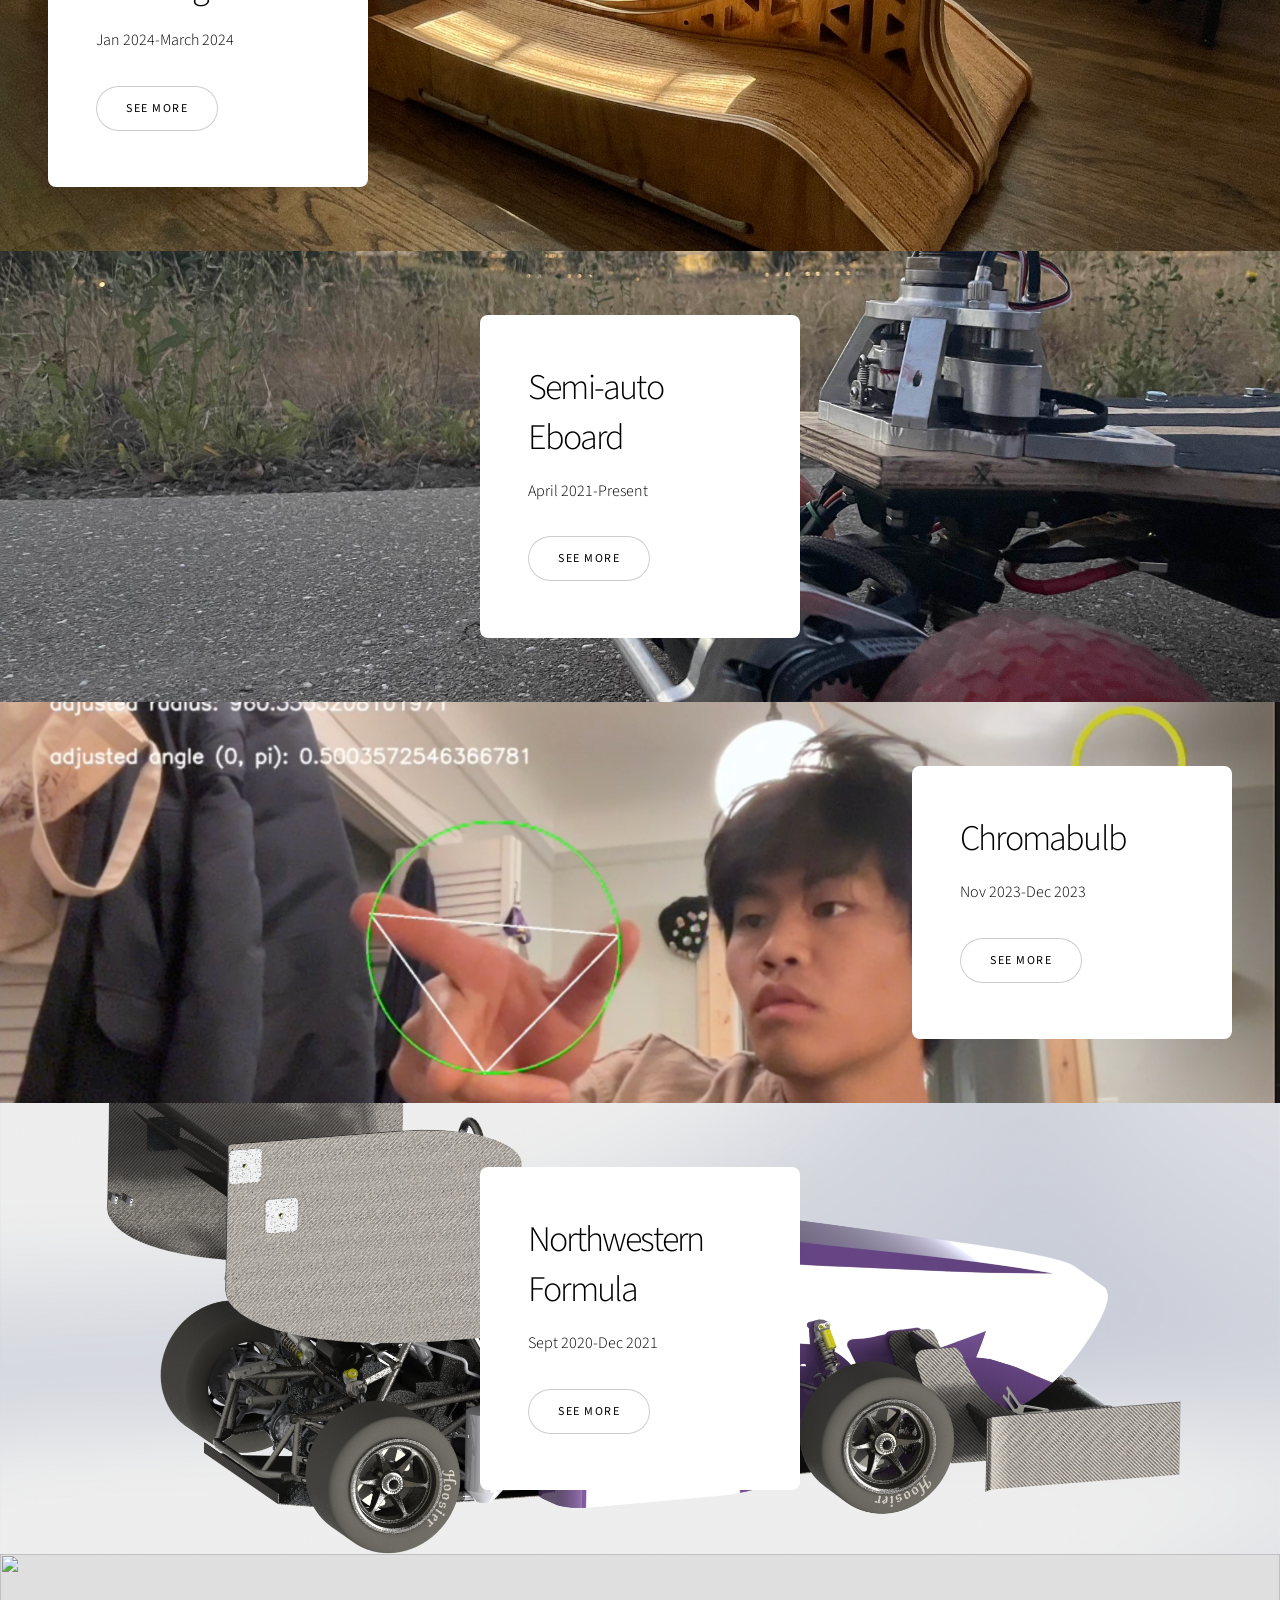
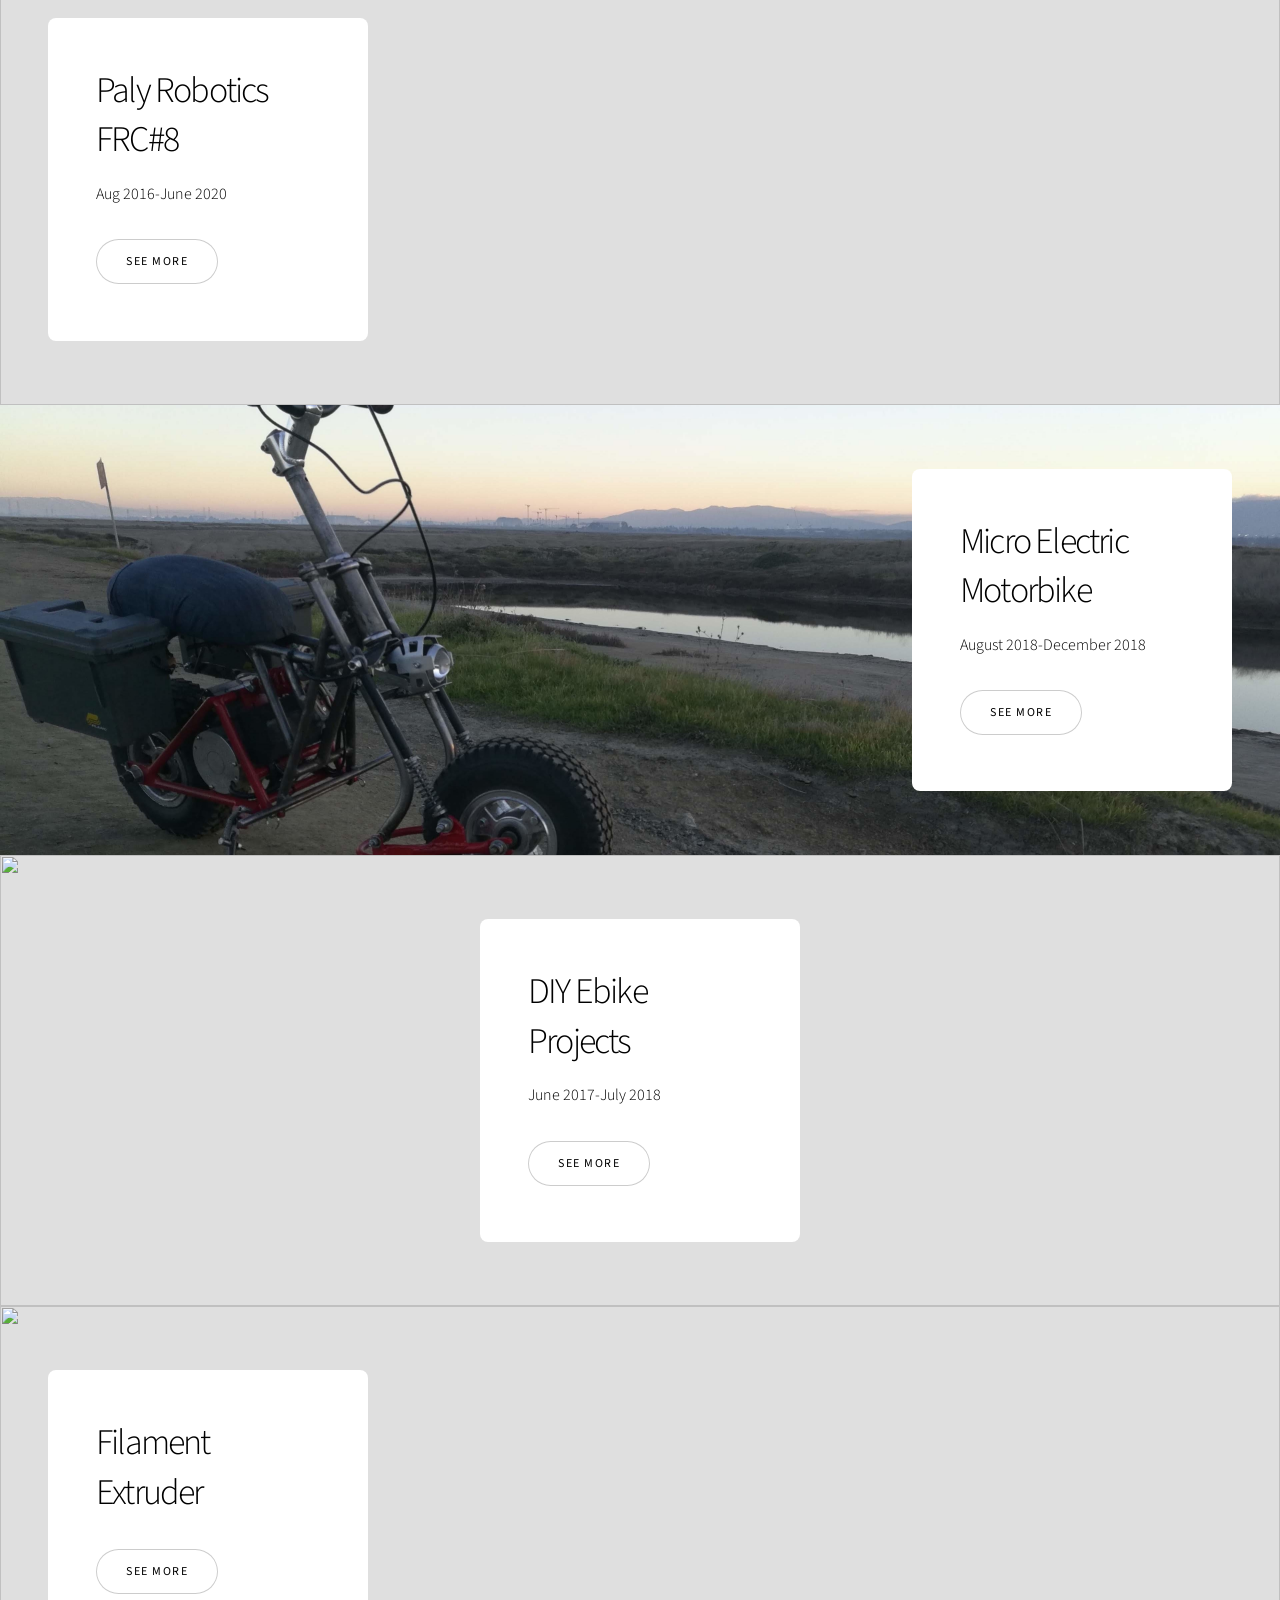
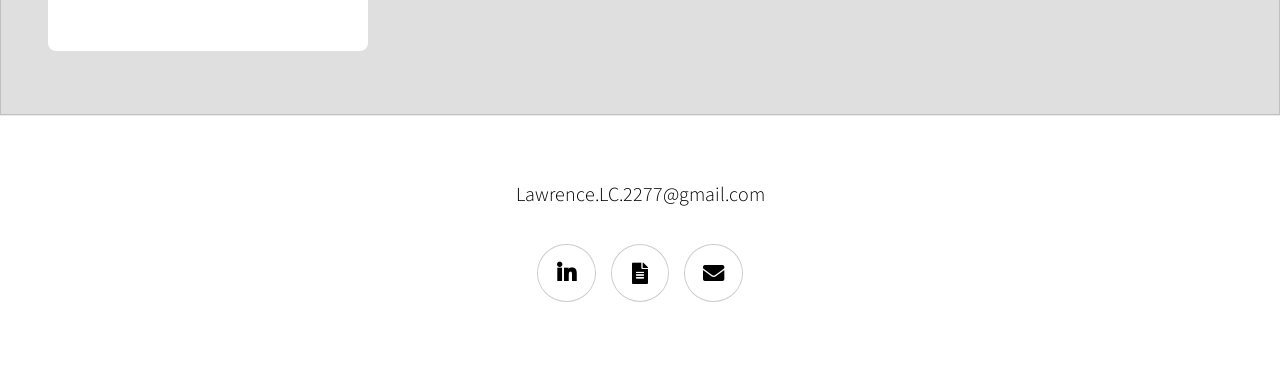
==== commit 749f3acd: "changed cover text orientation" ====
--- a/index.html
+++ b/index.html
@@ -15,7 +15,7 @@
 			<div id="wrapper" class="divided">
 
 				<!-- One -->
-					<section class="banner style2 orient-right content-align-left image-position-center fullscreen onload-image-fade-in onload-content-fade-right">
+					<section class="banner style2 orient-left content-align-left image-position-center fullscreen onload-image-fade-in onload-content-fade-right">
 						<div class="content">
 							<h1>Hi, my name is Lawrence!</h1>
 							<p class="major">Check out some of my projects below!</p>
@@ -26,7 +26,7 @@
 					</section>
 
 			<!-- Capstone -->
-			<section class="spotlight style5 orient-left content-align-left image-position-center onscroll-image-fade-in" id="first">
+			<section class="spotlight style5 orient-right content-align-left image-position-center onscroll-image-fade-in" id="first">
 				<div class="content">
 					<h2>Modular Robotics Connection Scheme</h2>
 					<p>September 2023-Feburary 2024</p>
